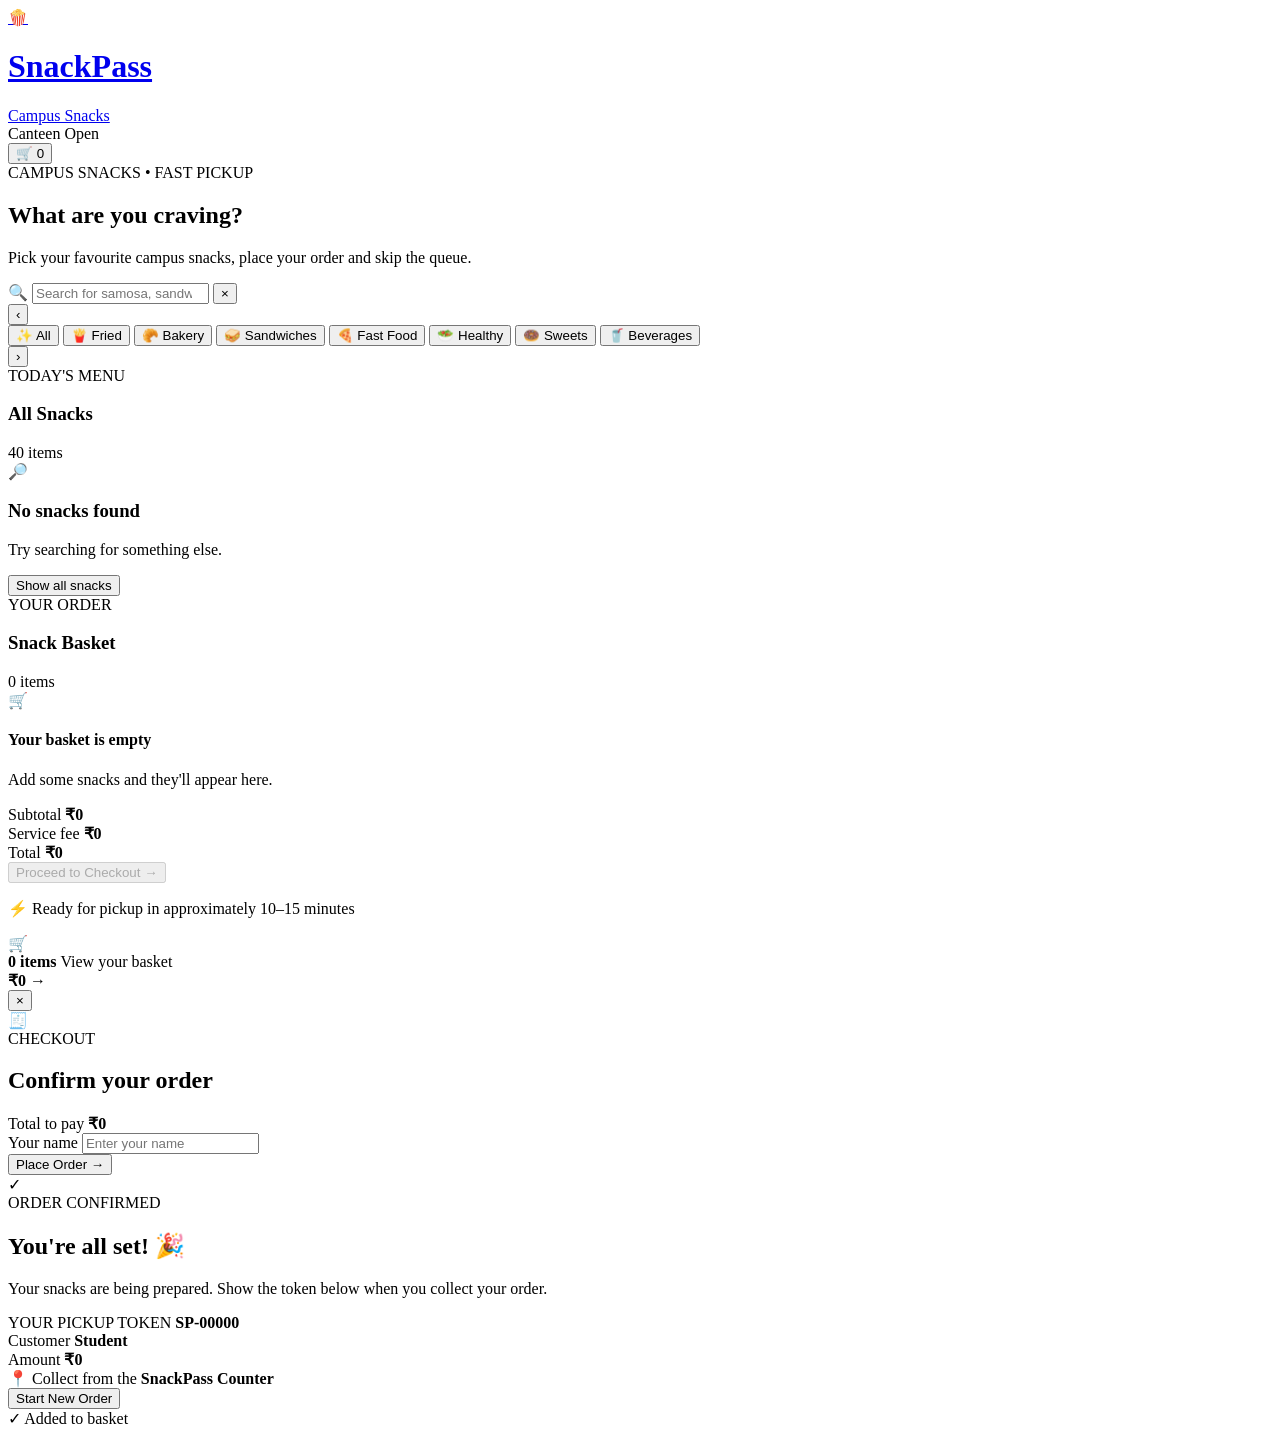
==== index.html @ 6d4dc18c "my second change" ====
<!DOCTYPE html>
<html lang="en">

<head>
    <meta charset="UTF-8">

    <meta
        name="viewport"
        content="width=device-width, initial-scale=1.0"
    >

    <meta
        name="description"
        content="SnackPass - Fast campus snack ordering"
    >

    <title>SnackPass — Campus Snacks</title>

    <link rel="stylesheet" href="style.css">
</head>

<body>

    <!-- ================= HEADER ================= -->

    <header class="header">

        <div class="header-inner">

            <a href="#" class="brand">

                <div class="brand-icon">
                    🍿
                </div>

                <div>
                    <h1>SnackPass</h1>
                    <span>Campus Snacks</span>
                </div>

            </a>


            <div class="canteen-status">

                <span class="status-dot"></span>

                <span>
                    Canteen Open
                </span>

            </div>


            <button
                class="mobile-cart-button"
                id="mobileCartButton"
                aria-label="Open cart"
            >

                🛒

                <span
                    id="mobileCartCount"
                    class="cart-badge"
                >
                    0
                </span>

            </button>

        </div>

    </header>


    <!-- ================= HERO ================= -->

    <section class="hero">

        <div class="hero-content">

            <span class="eyebrow">
                CAMPUS SNACKS • FAST PICKUP
            </span>

            <h2>
                What are you
                <span>craving?</span>
            </h2>

            <p>
                Pick your favourite campus snacks,
                place your order and skip the queue.
            </p>


            <!-- SEARCH -->

            <div class="search-box">

                <span class="search-icon">
                    🔍
                </span>

                <input
                    type="search"
                    id="searchInput"
                    placeholder="Search for samosa, sandwich, coffee..."
                    autocomplete="off"
                >

                <button
                    id="clearSearch"
                    class="clear-search"
                    aria-label="Clear search"
                >
                    ×
                </button>

            </div>

        </div>

    </section>


    <!-- ================= MAIN ================= -->

    <main class="main-container">


        <!-- ================= MENU AREA ================= -->

        <section class="menu-area">


            <!-- CATEGORY BAR -->

            <div class="category-wrapper">

                <button
                    class="category-scroll-btn left"
                    id="categoryLeft"
                >
                    ‹
                </button>


                <div
                    class="categories"
                    id="categories"
                >

                    <button
                        class="category-btn active"
                        data-category="All"
                    >
                        <span>✨</span>
                        All
                    </button>

                    <button
                        class="category-btn"
                        data-category="Fried Snacks"
                    >
                        <span>🍟</span>
                        Fried
                    </button>

                    <button
                        class="category-btn"
                        data-category="Bakery"
                    >
                        <span>🥐</span>
                        Bakery
                    </button>

                    <button
                        class="category-btn"
                        data-category="Sandwiches"
                    >
                        <span>🥪</span>
                        Sandwiches
                    </button>

                    <button
                        class="category-btn"
                        data-category="Fast Food"
                    >
                        <span>🍕</span>
                        Fast Food
                    </button>

                    <button
                        class="category-btn"
                        data-category="Healthy"
                    >
                        <span>🥗</span>
                        Healthy
                    </button>

                    <button
                        class="category-btn"
                        data-category="Sweets"
                    >
                        <span>🍩</span>
                        Sweets
                    </button>

                    <button
                        class="category-btn"
                        data-category="Beverages"
                    >
                        <span>🥤</span>
                        Beverages
                    </button>

                </div>


                <button
                    class="category-scroll-btn right"
                    id="categoryRight"
                >
                    ›
                </button>

            </div>


            <!-- RESULT INFORMATION -->

            <div class="menu-heading">

                <div>

                    <span class="section-label">
                        TODAY'S MENU
                    </span>

                    <h3 id="menuTitle">
                        All Snacks
                    </h3>

                </div>

                <span
                    id="resultCount"
                    class="result-count"
                >
                    40 items
                </span>

            </div>


            <!-- MENU GRID -->

            <div
                class="menu-grid"
                id="menuGrid"
            >
            </div>


            <!-- NO RESULTS -->

            <div
                class="no-results"
                id="noResults"
            >

                <div class="no-results-icon">
                    🔎
                </div>

                <h3>
                    No snacks found
                </h3>

                <p>
                    Try searching for something else.
                </p>

                <button
                    id="resetSearch"
                    class="reset-btn"
                >
                    Show all snacks
                </button>

            </div>

        </section>


        <!-- ================= DESKTOP CART ================= -->

        <aside class="cart-area">

            <div class="cart-card">


                <!-- CART HEADER -->

                <div class="cart-header">

                    <div>

                        <span class="section-label">
                            YOUR ORDER
                        </span>

                        <h3>
                            Snack Basket
                        </h3>

                    </div>

                    <span
                        id="cartItemCount"
                        class="cart-item-count"
                    >
                        0 items
                    </span>

                </div>


                <!-- CART CONTENT -->

                <div
                    id="cartItems"
                    class="cart-items"
                >

                    <div class="empty-cart">

                        <div class="empty-cart-icon">
                            🛒
                        </div>

                        <h4>
                            Your basket is empty
                        </h4>

                        <p>
                            Add some snacks and
                            they'll appear here.
                        </p>

                    </div>

                </div>


                <!-- CART SUMMARY -->

                <div class="cart-summary">

                    <div class="summary-row">

                        <span>
                            Subtotal
                        </span>

                        <strong id="subtotal">
                            ₹0
                        </strong>

                    </div>


                    <div class="summary-row">

                        <span>
                            Service fee
                        </span>

                        <strong id="serviceFee">
                            ₹0
                        </strong>

                    </div>


                    <div class="summary-divider"></div>


                    <div class="summary-total">

                        <span>
                            Total
                        </span>

                        <strong id="total">
                            ₹0
                        </strong>

                    </div>

                </div>


                <!-- CHECKOUT -->

                <button
                    id="checkoutButton"
                    class="checkout-btn"
                    disabled
                >

                    <span>
                        Proceed to Checkout
                    </span>

                    <span>
                        →
                    </span>

                </button>


                <p class="pickup-note">
                    ⚡ Ready for pickup in approximately
                    10–15 minutes
                </p>

            </div>

        </aside>

    </main>


    <!-- ================= MOBILE CART BAR ================= -->

    <div
        class="mobile-cart-bar"
        id="mobileCartBar"
    >

        <div class="mobile-cart-info">

            <div class="mobile-cart-icon">
                🛒
            </div>

            <div>

                <strong id="mobileBarItems">
                    0 items
                </strong>

                <span>
                    View your basket
                </span>

            </div>

        </div>


        <strong id="mobileBarTotal">
            ₹0
        </strong>

        <span class="mobile-cart-arrow">
            →
        </span>

    </div>


    <!-- ================= CHECKOUT MODAL ================= -->

    <div
        class="modal"
        id="checkoutModal"
    >

        <div class="modal-overlay"></div>


        <div class="checkout-modal">

            <button
                class="modal-close"
                id="closeCheckout"
                aria-label="Close checkout"
            >
                ×
            </button>


            <div class="modal-header">

                <div class="modal-icon">
                    🧾
                </div>

                <div>

                    <span class="section-label">
                        CHECKOUT
                    </span>

                    <h2>
                        Confirm your order
                    </h2>

                </div>

            </div>


            <!-- CHECKOUT ITEMS -->

            <div
                id="checkoutItems"
                class="checkout-items"
            >
            </div>


            <!-- CHECKOUT TOTAL -->

            <div class="checkout-total">

                <span>
                    Total to pay
                </span>

                <strong id="checkoutTotal">
                    ₹0
                </strong>

            </div>


            <!-- STUDENT NAME -->

            <div class="input-group">

                <label for="studentName">
                    Your name
                </label>

                <input
                    type="text"
                    id="studentName"
                    placeholder="Enter your name"
                    maxlength="40"
                >

            </div>


            <button
                id="placeOrderButton"
                class="place-order-btn"
            >

                Place Order
                <span>→</span>

            </button>

        </div>

    </div>


    <!-- ================= SUCCESS MODAL ================= -->

    <div
        class="modal"
        id="successModal"
    >

        <div class="modal-overlay"></div>


        <div class="success-modal">

            <div class="success-animation">

                <div class="success-circle">
                    ✓
                </div>

            </div>


            <span class="section-label">
                ORDER CONFIRMED
            </span>


            <h2>
                You're all set! 🎉
            </h2>


            <p class="success-description">
                Your snacks are being prepared.
                Show the token below when you
                collect your order.
            </p>


            <div class="token-card">

                <span>
                    YOUR PICKUP TOKEN
                </span>

                <strong id="orderToken">
                    SP-00000
                </strong>

            </div>


            <div class="success-details">

                <div>
                    <span>
                        Customer
                    </span>

                    <strong id="customerName">
                        Student
                    </strong>
                </div>


                <div>
                    <span>
                        Amount
                    </span>

                    <strong id="successAmount">
                        ₹0
                    </strong>
                </div>

            </div>


            <div class="pickup-location">

                📍
                <span>
                    Collect from the
                    <strong>SnackPass Counter</strong>
                </span>

            </div>


            <button
                id="newOrderButton"
                class="new-order-btn"
            >
                Start New Order
            </button>

        </div>

    </div>


    <!-- ================= TOAST ================= -->

    <div
        class="toast"
        id="toast"
    >

        <span id="toastIcon">
            ✓
        </span>

        <span id="toastMessage">
            Added to basket
        </span>

    </div>


    <script src="script.js"></script>

</body>

</html>
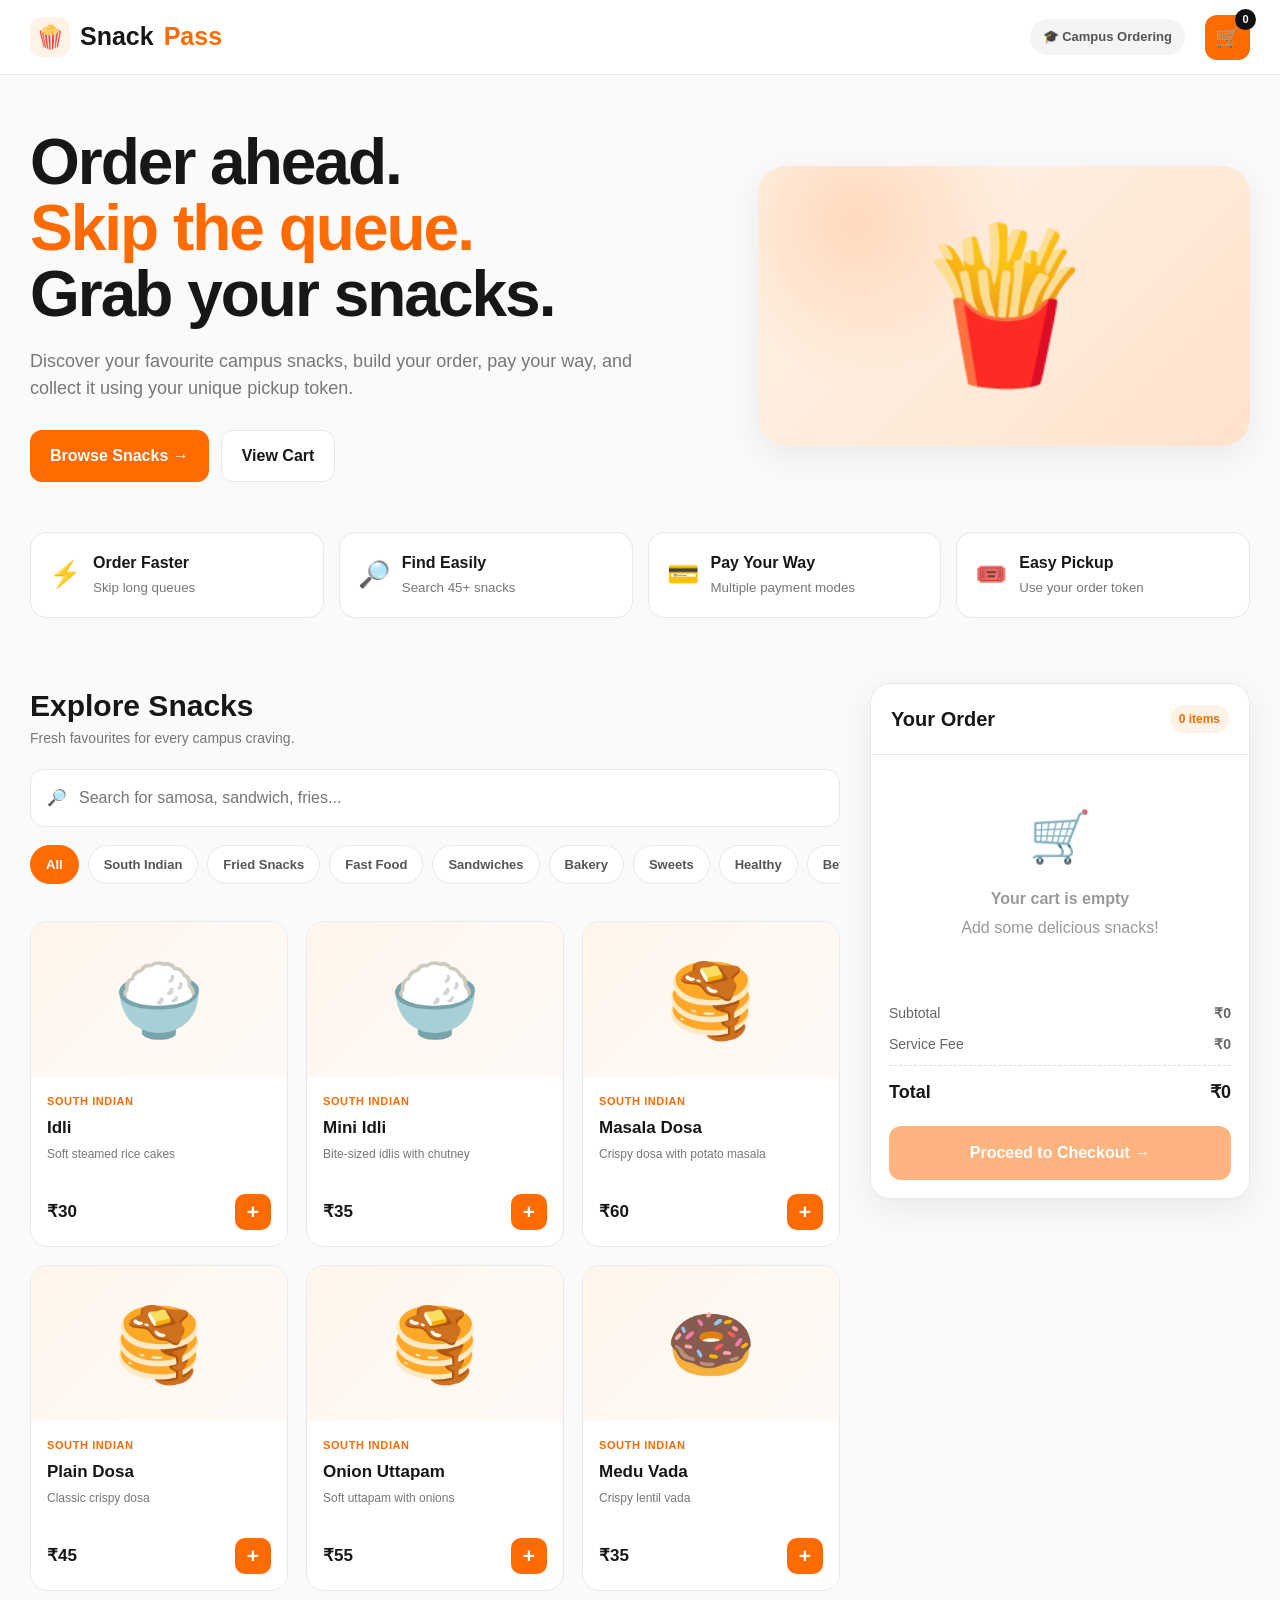
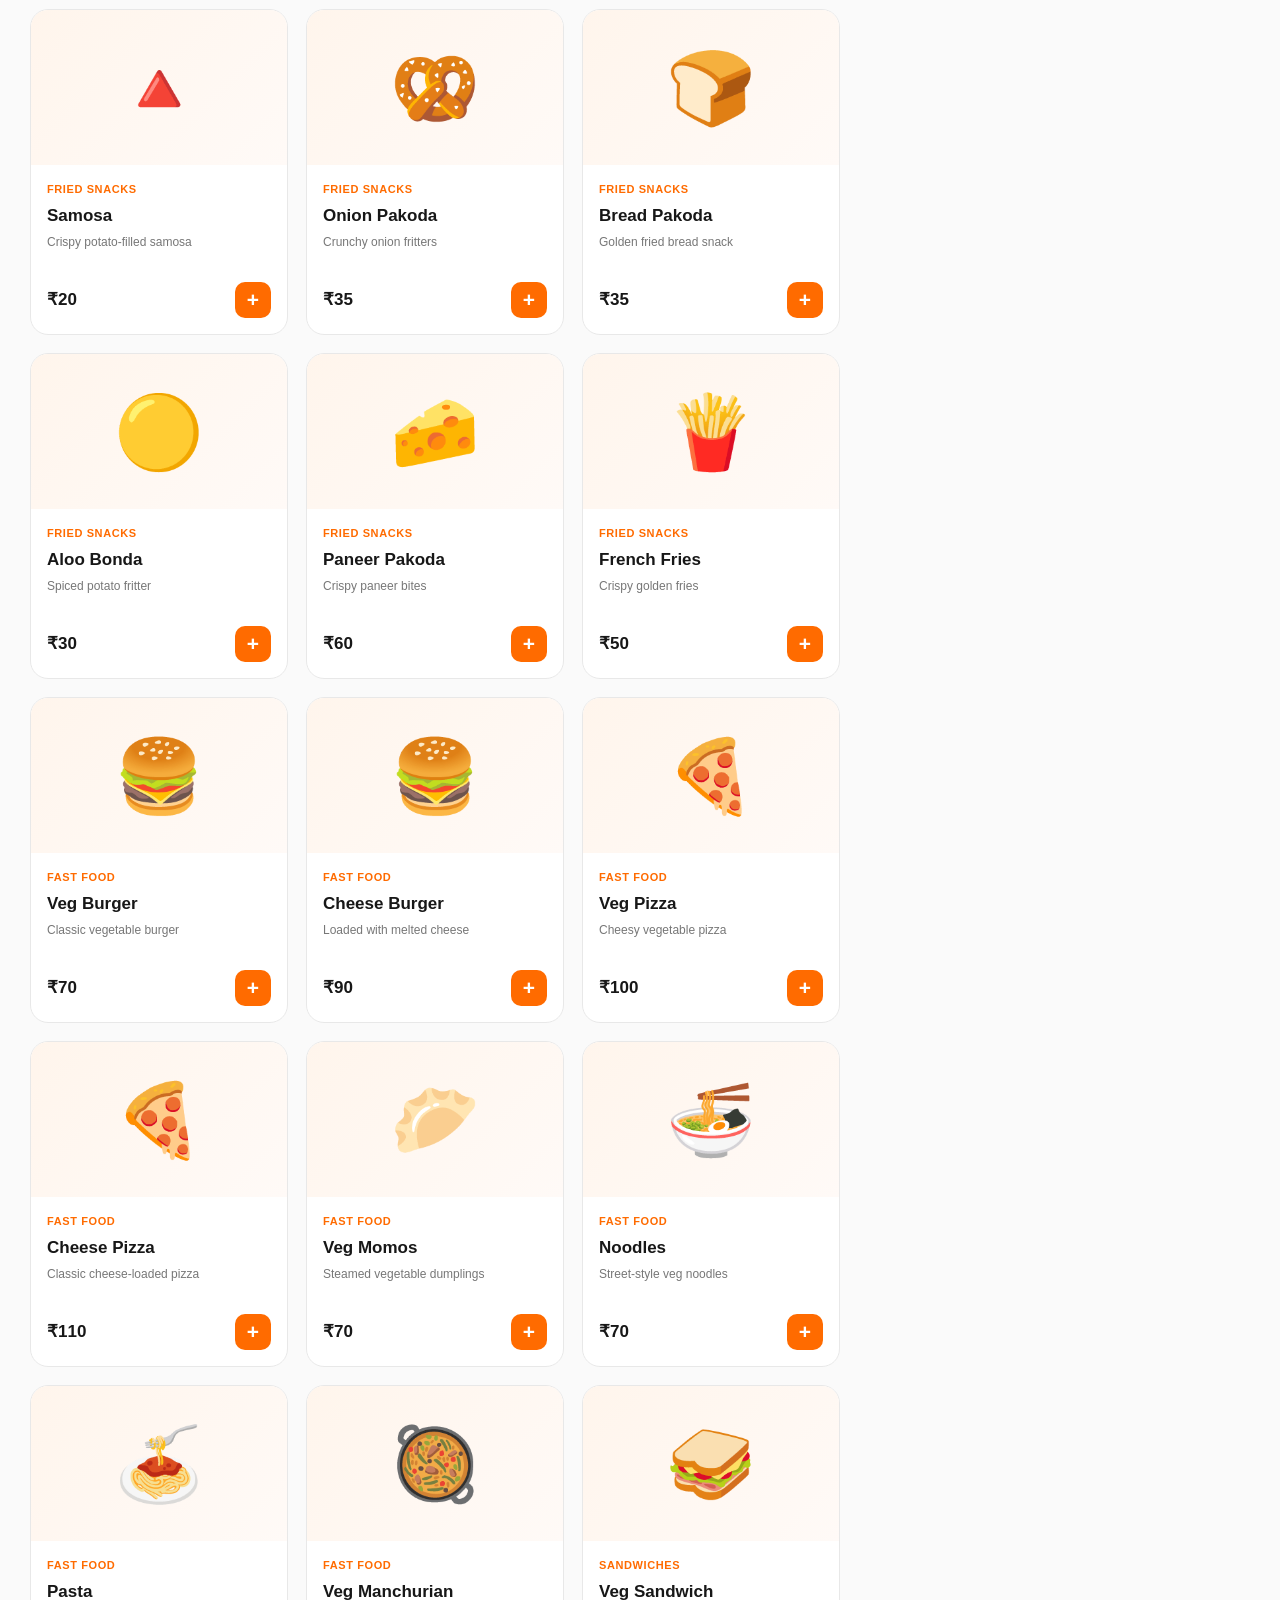
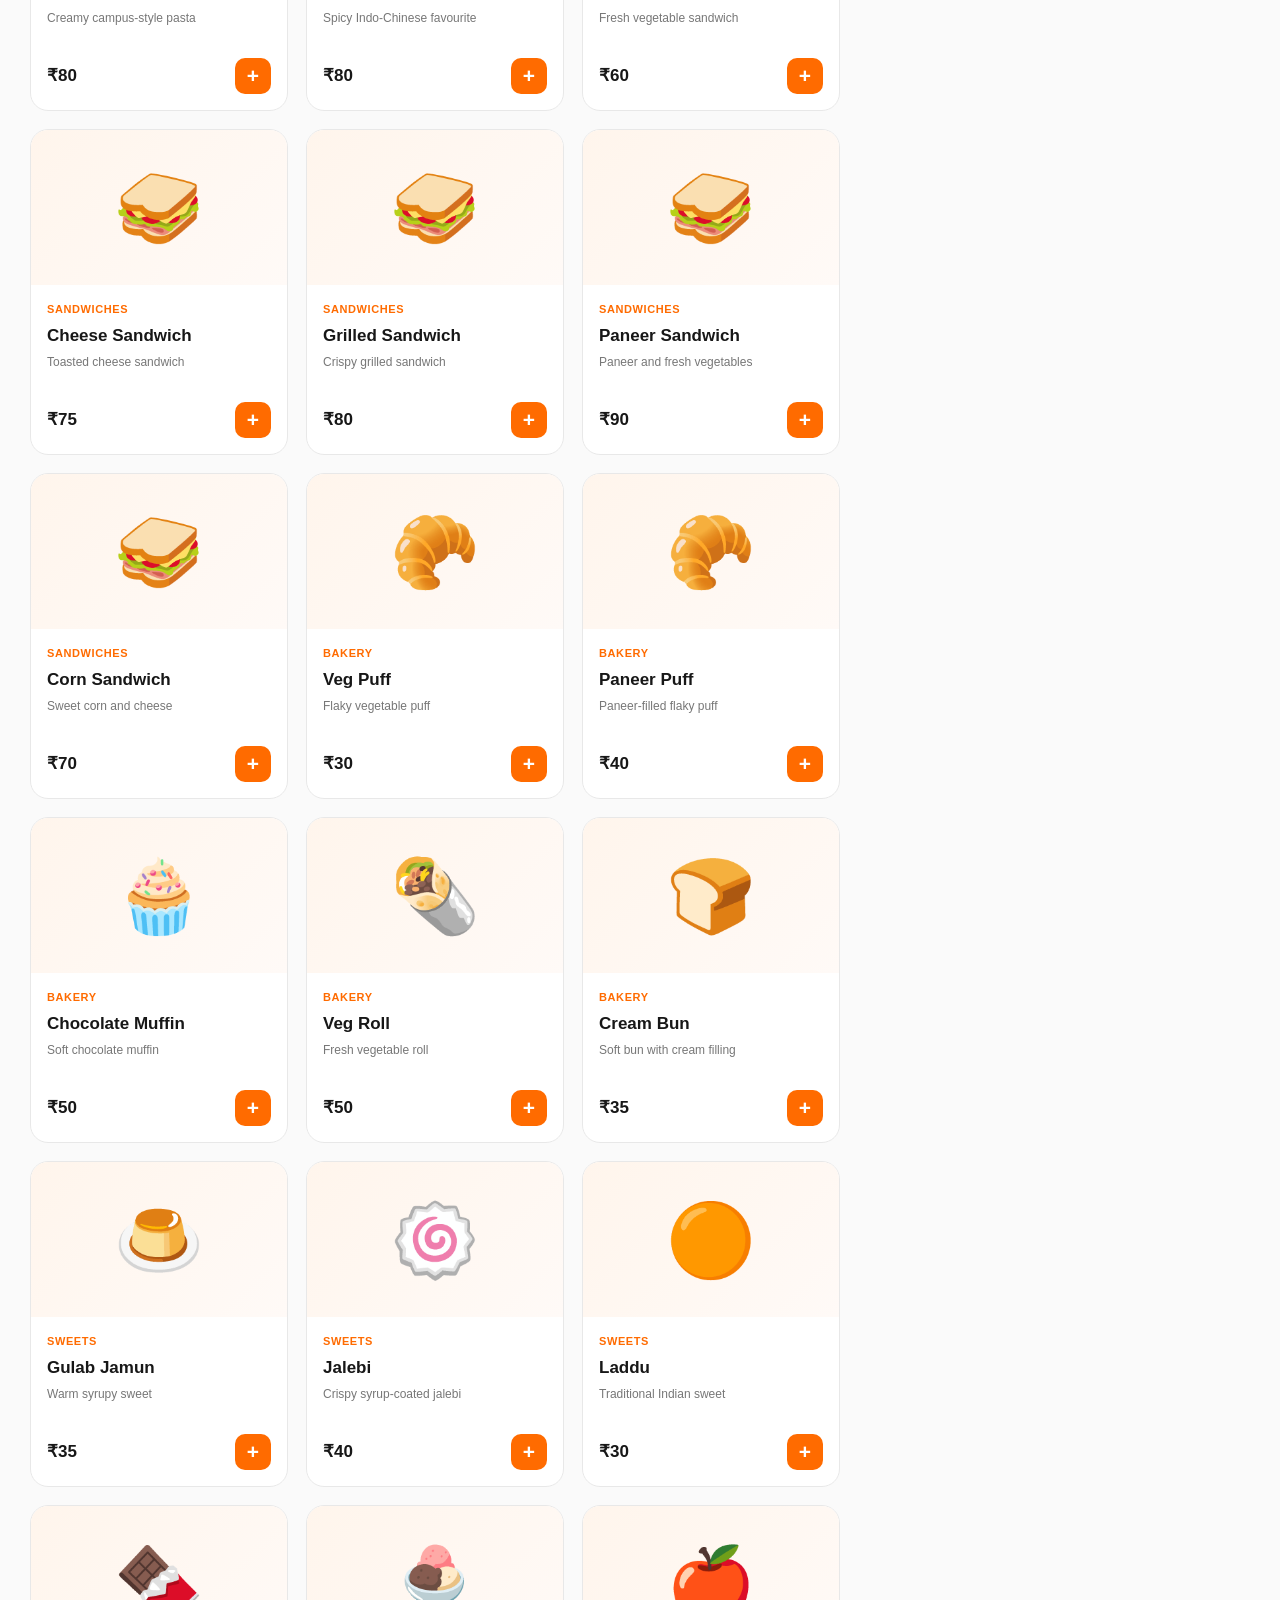
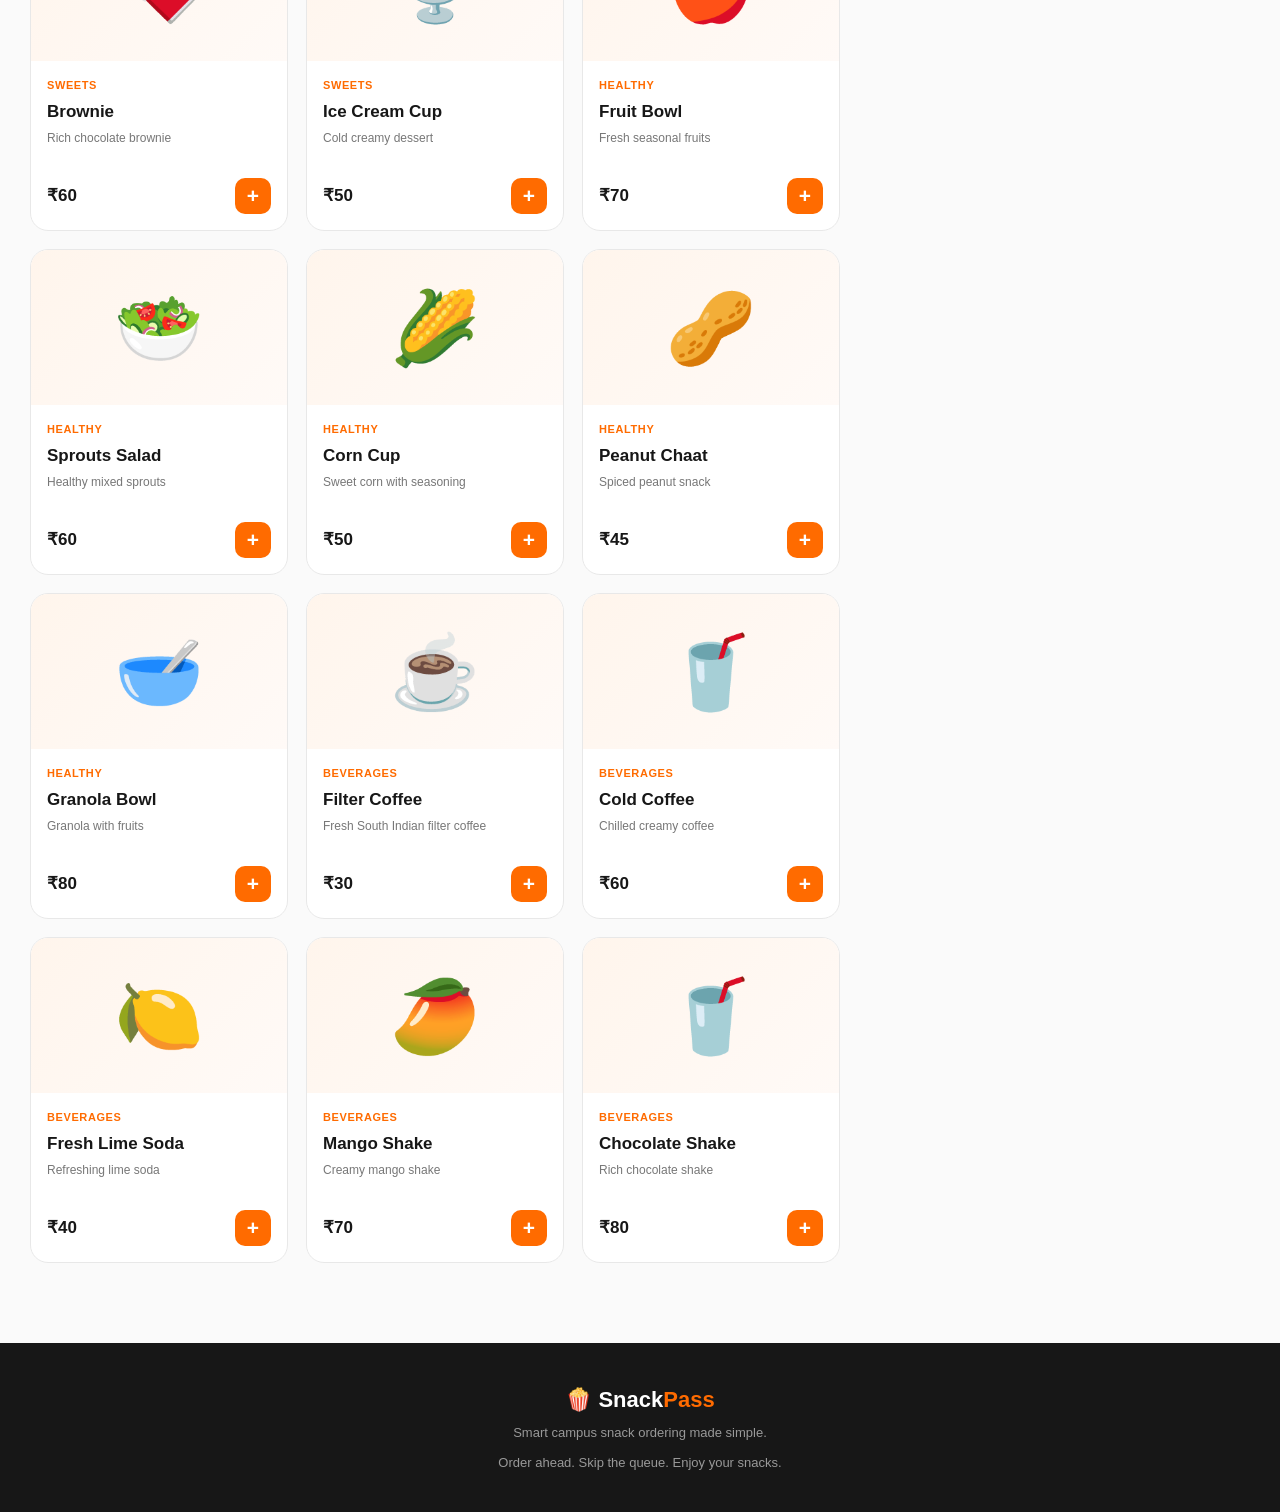
==== commit 0f7e7d0a: "adding payment mode for users" ====
--- a/index.html
+++ b/index.html
@@ -1,569 +1,1811 @@
 <!DOCTYPE html>
 <html lang="en">
-
 <head>
     <meta charset="UTF-8">
-
-    <meta
-        name="viewport"
-        content="width=device-width, initial-scale=1.0"
-    >
-
-    <meta
-        name="description"
-        content="SnackPass - Fast campus snack ordering"
-    >
-
-    <title>SnackPass — Campus Snacks</title>
-
-    <link rel="stylesheet" href="style.css">
+    <meta name="viewport" content="width=device-width, initial-scale=1.0">
+
+    <title>SnackPass | Smart Campus Snack Ordering</title>
+
+    <style>
+        /* =========================
+           RESET & GLOBAL
+        ========================== */
+
+        * {
+            margin: 0;
+            padding: 0;
+            box-sizing: border-box;
+        }
+
+        :root {
+            --primary: #ff6b00;
+            --primary-dark: #e85d00;
+            --primary-light: #fff3e8;
+
+            --dark: #171717;
+            --text: #303030;
+            --muted: #777;
+
+            --bg: #fafafa;
+            --white: #ffffff;
+            --border: #e8e8e8;
+
+            --success: #20a464;
+
+            --shadow: 0 10px 35px rgba(0,0,0,0.07);
+        }
+
+        html {
+            scroll-behavior: smooth;
+        }
+
+        body {
+            font-family: Inter, Arial, Helvetica, sans-serif;
+            background: var(--bg);
+            color: var(--text);
+            line-height: 1.5;
+        }
+
+        button,
+        input {
+            font: inherit;
+        }
+
+        button {
+            cursor: pointer;
+        }
+
+        /* =========================
+           HEADER
+        ========================== */
+
+        header {
+            position: sticky;
+            top: 0;
+            z-index: 1000;
+
+            background: rgba(255,255,255,0.94);
+            backdrop-filter: blur(12px);
+
+            border-bottom: 1px solid var(--border);
+        }
+
+        .nav {
+            max-width: 1400px;
+            margin: auto;
+
+            min-height: 74px;
+            padding: 0 30px;
+
+            display: flex;
+            align-items: center;
+            justify-content: space-between;
+            gap: 25px;
+        }
+
+        .logo {
+            display: flex;
+            align-items: center;
+            gap: 10px;
+
+            font-size: 25px;
+            font-weight: 800;
+            color: var(--dark);
+        }
+
+        .logo-icon {
+            width: 40px;
+            height: 40px;
+
+            display: grid;
+            place-items: center;
+
+            border-radius: 12px;
+            background: var(--primary-light);
+
+            font-size: 23px;
+        }
+
+        .logo span {
+            color: var(--primary);
+        }
+
+        .nav-info {
+            display: flex;
+            align-items: center;
+            gap: 20px;
+        }
+
+        .campus-badge {
+            padding: 8px 13px;
+            border-radius: 30px;
+
+            background: #f4f4f4;
+            color: #555;
+
+            font-size: 13px;
+            font-weight: 600;
+        }
+
+        .nav-cart {
+            position: relative;
+
+            width: 45px;
+            height: 45px;
+
+            border: 0;
+            border-radius: 12px;
+
+            background: var(--primary);
+            color: white;
+
+            font-size: 20px;
+        }
+
+        .nav-cart-count {
+            position: absolute;
+            top: -6px;
+            right: -6px;
+
+            width: 21px;
+            height: 21px;
+
+            display: grid;
+            place-items: center;
+
+            border-radius: 50%;
+
+            background: #111;
+            color: white;
+
+            font-size: 11px;
+            font-weight: bold;
+        }
+
+        /* =========================
+           HERO
+        ========================== */
+
+        .hero {
+            max-width: 1400px;
+            margin: auto;
+            padding: 55px 30px 35px;
+
+            display: grid;
+            grid-template-columns: 1.4fr 1fr;
+            gap: 40px;
+            align-items: center;
+        }
+
+        .hero-content h1 {
+            font-size: clamp(38px, 5vw, 68px);
+            line-height: 1.03;
+            letter-spacing: -2px;
+            color: var(--dark);
+            margin-bottom: 20px;
+        }
+
+        .hero-content h1 span {
+            color: var(--primary);
+        }
+
+        .hero-content p {
+            max-width: 650px;
+            color: var(--muted);
+            font-size: 18px;
+            margin-bottom: 28px;
+        }
+
+        .hero-buttons {
+            display: flex;
+            gap: 12px;
+            flex-wrap: wrap;
+        }
+
+        .primary-btn,
+        .secondary-btn {
+            border: none;
+            padding: 13px 20px;
+            border-radius: 12px;
+
+            font-weight: 700;
+
+            transition: 0.25s ease;
+        }
+
+        .primary-btn {
+            background: var(--primary);
+            color: white;
+        }
+
+        .primary-btn:hover {
+            background: var(--primary-dark);
+            transform: translateY(-2px);
+        }
+
+        .secondary-btn {
+            background: white;
+            border: 1px solid var(--border);
+            color: var(--dark);
+        }
+
+        .secondary-btn:hover {
+            border-color: var(--primary);
+            color: var(--primary);
+        }
+
+        .hero-card {
+            min-height: 280px;
+
+            border-radius: 28px;
+
+            background:
+                radial-gradient(circle at 20% 20%, #ffd9bd, transparent 35%),
+                linear-gradient(135deg, #fff4e9, #ffe2cc);
+
+            display: flex;
+            align-items: center;
+            justify-content: center;
+
+            font-size: 150px;
+
+            box-shadow: var(--shadow);
+        }
+
+        /* =========================
+           FEATURES
+        ========================== */
+
+        .features {
+            max-width: 1400px;
+            margin: auto;
+            padding: 15px 30px 35px;
+
+            display: grid;
+            grid-template-columns: repeat(4, 1fr);
+            gap: 15px;
+        }
+
+        .feature {
+            background: white;
+            border: 1px solid var(--border);
+            border-radius: 16px;
+            padding: 18px;
+
+            display: flex;
+            gap: 12px;
+            align-items: center;
+        }
+
+        .feature-icon {
+            font-size: 26px;
+        }
+
+        .feature strong {
+            display: block;
+            color: var(--dark);
+        }
+
+        .feature small {
+            color: var(--muted);
+        }
+
+        /* =========================
+           MAIN LAYOUT
+        ========================== */
+
+        .main {
+            max-width: 1400px;
+            margin: auto;
+
+            padding: 30px;
+
+            display: grid;
+            grid-template-columns: minmax(0, 1fr) 380px;
+            gap: 30px;
+            align-items: start;
+        }
+
+        .menu-section {
+            min-width: 0;
+        }
+
+        .section-heading {
+            display: flex;
+            justify-content: space-between;
+            align-items: end;
+            gap: 15px;
+            margin-bottom: 20px;
+        }
+
+        .section-heading h2 {
+            font-size: 30px;
+            color: var(--dark);
+        }
+
+        .section-heading p {
+            color: var(--muted);
+            font-size: 14px;
+        }
+
+        /* =========================
+           SEARCH
+        ========================== */
+
+        .search-box {
+            position: relative;
+            margin-bottom: 18px;
+        }
+
+        .search-box input {
+            width: 100%;
+
+            padding: 16px 18px 16px 48px;
+
+            border: 1px solid var(--border);
+            border-radius: 14px;
+
+            background: white;
+            outline: none;
+
+            transition: 0.2s;
+        }
+
+        .search-box input:focus {
+            border-color: var(--primary);
+            box-shadow: 0 0 0 4px rgba(255,107,0,0.08);
+        }
+
+        .search-icon {
+            position: absolute;
+            left: 17px;
+            top: 50%;
+            transform: translateY(-50%);
+
+            color: #999;
+        }
+
+        /* =========================
+           CATEGORIES
+        ========================== */
+
+        .categories {
+            display: flex;
+            gap: 9px;
+            overflow-x: auto;
+            padding-bottom: 12px;
+            margin-bottom: 25px;
+
+            scrollbar-width: none;
+        }
+
+        .categories::-webkit-scrollbar {
+            display: none;
+        }
+
+        .category-btn {
+            flex-shrink: 0;
+
+            border: 1px solid var(--border);
+            background: white;
+
+            padding: 9px 15px;
+
+            border-radius: 30px;
+
+            font-size: 13px;
+            font-weight: 600;
+
+            color: #555;
+
+            transition: 0.2s;
+        }
+
+        .category-btn:hover {
+            border-color: var(--primary);
+            color: var(--primary);
+        }
+
+        .category-btn.active {
+            background: var(--primary);
+            border-color: var(--primary);
+            color: white;
+        }
+
+        /* =========================
+           PRODUCT GRID
+        ========================== */
+
+        .product-grid {
+            display: grid;
+            grid-template-columns: repeat(3, minmax(0, 1fr));
+            gap: 18px;
+        }
+
+        .product {
+            background: white;
+
+            border: 1px solid var(--border);
+            border-radius: 18px;
+
+            overflow: hidden;
+
+            transition: 0.25s ease;
+
+            animation: fadeUp 0.4s ease both;
+        }
+
+        .product:hover {
+            transform: translateY(-4px);
+            box-shadow: var(--shadow);
+        }
+
+        .product-image {
+            height: 155px;
+
+            display: grid;
+            place-items: center;
+
+            background: linear-gradient(135deg, #fff5ec, #fffaf7);
+
+            font-size: 72px;
+        }
+
+        .product-body {
+            padding: 16px;
+        }
+
+        .product-category {
+            color: var(--primary);
+            font-size: 11px;
+            font-weight: 800;
+
+            text-transform: uppercase;
+            letter-spacing: 0.6px;
+        }
+
+        .product-name {
+            margin: 5px 0;
+
+            color: var(--dark);
+            font-size: 17px;
+            font-weight: 750;
+        }
+
+        .product-description {
+            color: var(--muted);
+            font-size: 12px;
+
+            min-height: 36px;
+        }
+
+        .product-bottom {
+            display: flex;
+            justify-content: space-between;
+            align-items: center;
+
+            margin-top: 13px;
+        }
+
+        .price {
+            color: var(--dark);
+            font-size: 17px;
+            font-weight: 800;
+        }
+
+        .add-btn {
+            border: none;
+
+            width: 36px;
+            height: 36px;
+
+            border-radius: 10px;
+
+            background: var(--primary);
+            color: white;
+
+            font-size: 21px;
+            font-weight: 600;
+
+            transition: 0.2s;
+        }
+
+        .add-btn:hover {
+            transform: scale(1.08);
+            background: var(--primary-dark);
+        }
+
+        /* =========================
+           CART
+        ========================== */
+
+        .cart {
+            position: sticky;
+            top: 94px;
+
+            background: white;
+
+            border: 1px solid var(--border);
+            border-radius: 20px;
+
+            box-shadow: var(--shadow);
+
+            overflow: hidden;
+        }
+
+        .cart-header {
+            padding: 20px;
+
+            display: flex;
+            justify-content: space-between;
+            align-items: center;
+
+            border-bottom: 1px solid var(--border);
+        }
+
+        .cart-header h3 {
+            color: var(--dark);
+            font-size: 20px;
+        }
+
+        .cart-count-label {
+            background: var(--primary-light);
+            color: var(--primary);
+
+            padding: 5px 9px;
+
+            border-radius: 20px;
+
+            font-size: 12px;
+            font-weight: 800;
+        }
+
+        .cart-items {
+            max-height: 430px;
+            overflow-y: auto;
+        }
+
+        .empty-cart {
+            padding: 45px 20px;
+            text-align: center;
+            color: #999;
+        }
+
+        .empty-cart-icon {
+            font-size: 50px;
+            margin-bottom: 12px;
+        }
+
+        .cart-item {
+            padding: 15px 18px;
+
+            display: grid;
+            grid-template-columns: 45px 1fr auto;
+            gap: 10px;
+
+            border-bottom: 1px solid #f0f0f0;
+        }
+
+        .cart-item-icon {
+            width: 45px;
+            height: 45px;
+
+            display: grid;
+            place-items: center;
+
+            border-radius: 10px;
+
+            background: var(--primary-light);
+
+            font-size: 25px;
+        }
+
+        .cart-item-name {
+            font-size: 13px;
+            font-weight: 750;
+            color: var(--dark);
+        }
+
+        .cart-item-price {
+            font-size: 12px;
+            color: var(--muted);
+        }
+
+        .quantity-controls {
+            display: flex;
+            align-items: center;
+            gap: 7px;
+
+            margin-top: 7px;
+        }
+
+        .quantity-controls button {
+            width: 25px;
+            height: 25px;
+
+            border: 1px solid var(--border);
+            border-radius: 7px;
+
+            background: white;
+
+            font-weight: 800;
+        }
+
+        .quantity-controls button:hover {
+            border-color: var(--primary);
+            color: var(--primary);
+        }
+
+        .quantity {
+            min-width: 15px;
+            text-align: center;
+
+            font-size: 12px;
+            font-weight: 800;
+        }
+
+        .remove-btn {
+            border: none;
+            background: transparent;
+
+            color: #aaa;
+
+            font-size: 14px;
+        }
+
+        .remove-btn:hover {
+            color: #e33;
+        }
+
+        /* =========================
+           CART TOTAL
+        ========================== */
+
+        .cart-summary {
+            padding: 18px;
+        }
+
+        .summary-row {
+            display: flex;
+            justify-content: space-between;
+
+            margin-bottom: 10px;
+
+            font-size: 14px;
+            color: #666;
+        }
+
+        .summary-row.total {
+            padding-top: 13px;
+            margin-top: 10px;
+
+            border-top: 1px dashed #ddd;
+
+            color: var(--dark);
+
+            font-size: 18px;
+            font-weight: 800;
+        }
+
+        .checkout-btn {
+            width: 100%;
+
+            border: none;
+
+            padding: 15px;
+
+            border-radius: 12px;
+
+            background: var(--primary);
+            color: white;
+
+            font-weight: 800;
+
+            margin-top: 10px;
+
+            transition: 0.2s;
+        }
+
+        .checkout-btn:hover {
+            background: var(--primary-dark);
+            transform: translateY(-2px);
+        }
+
+        .checkout-btn:disabled {
+            opacity: 0.5;
+            cursor: not-allowed;
+            transform: none;
+        }
+
+        /* =========================
+           MOBILE CART BAR
+        ========================== */
+
+        .mobile-cart-bar {
+            display: none;
+
+            position: fixed;
+            left: 15px;
+            right: 15px;
+            bottom: 15px;
+
+            z-index: 900;
+
+            padding: 10px 13px;
+
+            background: #171717;
+            color: white;
+
+            border-radius: 15px;
+
+            box-shadow: 0 15px 40px rgba(0,0,0,0.25);
+        }
+
+        .mobile-cart-inner {
+            display: flex;
+            align-items: center;
+            justify-content: space-between;
+            gap: 12px;
+        }
+
+        .mobile-cart-info strong {
+            display: block;
+            font-size: 14px;
+        }
+
+        .mobile-cart-info small {
+            color: #bbb;
+        }
+
+        .mobile-cart-button {
+            border: none;
+            background: var(--primary);
+            color: white;
+
+            padding: 10px 15px;
+            border-radius: 10px;
+
+            font-weight: 750;
+        }
+
+        /* =========================
+           CHECKOUT MODAL
+        ========================== */
+
+        .modal-overlay {
+            position: fixed;
+            inset: 0;
+
+            z-index: 2000;
+
+            background: rgba(0,0,0,0.58);
+
+            display: none;
+            align-items: center;
+            justify-content: center;
+
+            padding: 20px;
+
+            animation: fadeIn 0.2s ease;
+        }
+
+        .modal-overlay.active {
+            display: flex;
+        }
+
+        .checkout-modal {
+            width: min(600px, 100%);
+            max-height: 90vh;
+
+            overflow-y: auto;
+
+            background: white;
+
+            border-radius: 22px;
+
+            box-shadow: 0 25px 80px rgba(0,0,0,0.25);
+
+            animation: modalIn 0.3s ease;
+        }
+
+        .modal-header {
+            padding: 22px;
+
+            display: flex;
+            justify-content: space-between;
+            align-items: center;
+
+            border-bottom: 1px solid var(--border);
+        }
+
+        .modal-header h2 {
+            color: var(--dark);
+        }
+
+        .close-modal {
+            border: none;
+            background: #f4f4f4;
+
+            width: 35px;
+            height: 35px;
+
+            border-radius: 10px;
+
+            font-size: 18px;
+        }
+
+        .checkout-content {
+            padding: 22px;
+        }
+
+        .form-group {
+            margin-bottom: 18px;
+        }
+
+        .form-group label {
+            display: block;
+
+            margin-bottom: 7px;
+
+            font-size: 13px;
+            font-weight: 750;
+            color: var(--dark);
+        }
+
+        .form-group input {
+            width: 100%;
+
+            padding: 13px 14px;
+
+            border: 1px solid var(--border);
+            border-radius: 11px;
+
+            outline: none;
+        }
+
+        .form-group input:focus {
+            border-color: var(--primary);
+        }
+
+        /* =========================
+           PAYMENT
+        ========================== */
+
+        .payment-title {
+            margin: 22px 0 12px;
+
+            color: var(--dark);
+            font-size: 17px;
+        }
+
+        .payment-option {
+            display: flex;
+            align-items: center;
+            gap: 13px;
+
+            padding: 14px;
+
+            margin-bottom: 9px;
+
+            border: 1px solid var(--border);
+            border-radius: 12px;
+
+            cursor: pointer;
+
+            transition: 0.2s;
+        }
+
+        .payment-option:hover {
+            border-color: var(--primary);
+            background: var(--primary-light);
+        }
+
+        .payment-option.selected {
+            border-color: var(--primary);
+            background: var(--primary-light);
+        }
+
+        .payment-option input {
+            accent-color: var(--primary);
+        }
+
+        .payment-icon {
+            width: 38px;
+            height: 38px;
+
+            display: grid;
+            place-items: center;
+
+            background: white;
+
+            border-radius: 9px;
+
+            font-size: 20px;
+        }
+
+        .payment-details strong {
+            display: block;
+            font-size: 14px;
+        }
+
+        .payment-details small {
+            color: var(--muted);
+            font-size: 11px;
+        }
+
+        .modal-total {
+            margin-top: 20px;
+            padding: 15px;
+
+            background: #f8f8f8;
+
+            border-radius: 12px;
+
+            display: flex;
+            justify-content: space-between;
+
+            font-weight: 800;
+        }
+
+        .confirm-btn {
+            width: 100%;
+
+            margin-top: 15px;
+
+            border: none;
+
+            padding: 15px;
+
+            border-radius: 12px;
+
+            background: var(--primary);
+            color: white;
+
+            font-weight: 800;
+        }
+
+        /* =========================
+           SUCCESS
+        ========================== */
+
+        .success-screen {
+            padding: 35px 25px;
+            text-align: center;
+        }
+
+        .success-icon {
+            width: 75px;
+            height: 75px;
+
+            display: grid;
+            place-items: center;
+
+            margin: 0 auto 18px;
+
+            border-radius: 50%;
+
+            background: #e8f8ef;
+            color: var(--success);
+
+            font-size: 40px;
+
+            animation: pop 0.5s ease;
+        }
+
+        .success-screen h2 {
+            color: var(--dark);
+            margin-bottom: 8px;
+        }
+
+        .success-screen p {
+            color: var(--muted);
+        }
+
+        .token-box {
+            margin: 22px 0;
+            padding: 18px;
+
+            border: 2px dashed var(--primary);
+
+            border-radius: 15px;
+
+            background: var(--primary-light);
+        }
+
+        .token-label {
+            display: block;
+
+            color: var(--muted);
+            font-size: 12px;
+
+            margin-bottom: 5px;
+        }
+
+        .token {
+            color: var(--primary);
+
+            font-size: 31px;
+            letter-spacing: 2px;
+
+            font-weight: 900;
+        }
+
+        .pickup-note {
+            padding: 13px;
+
+            background: #f5f5f5;
+            border-radius: 10px;
+
+            font-size: 13px;
+            color: #555;
+        }
+
+        /* =========================
+           FOOTER
+        ========================== */
+
+        footer {
+            margin-top: 50px;
+
+            padding: 40px 30px;
+
+            background: #171717;
+            color: white;
+
+            text-align: center;
+        }
+
+        footer h3 {
+            font-size: 22px;
+            margin-bottom: 7px;
+        }
+
+        footer span {
+            color: var(--primary);
+        }
+
+        footer p {
+            color: #999;
+            font-size: 13px;
+        }
+
+        /* =========================
+           ANIMATIONS
+        ========================== */
+
+        @keyframes fadeUp {
+            from {
+                opacity: 0;
+                transform: translateY(10px);
+            }
+
+            to {
+                opacity: 1;
+                transform: translateY(0);
+            }
+        }
+
+        @keyframes fadeIn {
+            from {
+                opacity: 0;
+            }
+
+            to {
+                opacity: 1;
+            }
+        }
+
+        @keyframes modalIn {
+            from {
+                opacity: 0;
+                transform: translateY(20px) scale(0.97);
+            }
+
+            to {
+                opacity: 1;
+                transform: translateY(0) scale(1);
+            }
+        }
+
+        @keyframes pop {
+            0% {
+                transform: scale(0.5);
+            }
+
+            70% {
+                transform: scale(1.1);
+            }
+
+            100% {
+                transform: scale(1);
+            }
+        }
+
+        /* =========================
+           RESPONSIVE
+        ========================== */
+
+        @media (max-width: 1100px) {
+
+            .product-grid {
+                grid-template-columns: repeat(2, 1fr);
+            }
+
+            .features {
+                grid-template-columns: repeat(2, 1fr);
+            }
+
+            .hero {
+                grid-template-columns: 1fr 0.8fr;
+            }
+        }
+
+        @media (max-width: 850px) {
+
+            .nav {
+                padding: 0 18px;
+            }
+
+            .campus-badge {
+                display: none;
+            }
+
+            .hero {
+                grid-template-columns: 1fr;
+                padding: 40px 18px 25px;
+            }
+
+            .hero-card {
+                min-height: 180px;
+                font-size: 100px;
+            }
+
+            .features {
+                padding: 10px 18px 25px;
+            }
+
+            .main {
+                display: block;
+                padding: 25px 18px 100px;
+            }
+
+            .cart {
+                display: none;
+            }
+
+            .mobile-cart-bar {
+                display: block;
+            }
+        }
+
+        @media (max-width: 600px) {
+
+            .logo {
+                font-size: 21px;
+            }
+
+            .logo-icon {
+                width: 35px;
+                height: 35px;
+            }
+
+            .hero-content h1 {
+                font-size: 42px;
+                letter-spacing: -1.5px;
+            }
+
+            .hero-content p {
+                font-size: 15px;
+            }
+
+            .features {
+                grid-template-columns: 1fr;
+            }
+
+            .product-grid {
+                grid-template-columns: 1fr 1fr;
+                gap: 12px;
+            }
+
+            .product-image {
+                height: 125px;
+                font-size: 55px;
+            }
+
+            .product-body {
+                padding: 12px;
+            }
+
+            .product-name {
+                font-size: 14px;
+            }
+
+            .product-description {
+                font-size: 11px;
+            }
+
+            .section-heading h2 {
+                font-size: 25px;
+            }
+        }
+
+        @media (max-width: 400px) {
+
+            .product-grid {
+                grid-template-columns: 1fr;
+            }
+
+            .product-image {
+                height: 160px;
+            }
+        }
+    </style>
 </head>
 
 <body>
 
-    <!-- ================= HEADER ================= -->
-
-    <header class="header">
-
-        <div class="header-inner">
-
-            <a href="#" class="brand">
-
-                <div class="brand-icon">
-                    🍿
-                </div>
-
-                <div>
-                    <h1>SnackPass</h1>
-                    <span>Campus Snacks</span>
-                </div>
-
-            </a>
-
-
-            <div class="canteen-status">
-
-                <span class="status-dot"></span>
-
-                <span>
-                    Canteen Open
-                </span>
-
+<!-- =========================
+     HEADER
+========================== -->
+
+<header>
+
+    <nav class="nav">
+
+        <div class="logo">
+            <div class="logo-icon">🍿</div>
+            Snack<span>Pass</span>
+        </div>
+
+        <div class="nav-info">
+
+            <div class="campus-badge">
+                🎓 Campus Ordering
             </div>
 
-
-            <button
-                class="mobile-cart-button"
-                id="mobileCartButton"
-                aria-label="Open cart"
-            >
-
+            <button class="nav-cart" onclick="scrollToCart()">
                 🛒
 
-                <span
-                    id="mobileCartCount"
-                    class="cart-badge"
-                >
+                <span class="nav-cart-count" id="navCartCount">
                     0
                 </span>
-
             </button>
 
         </div>
 
-    </header>
-
-
-    <!-- ================= HERO ================= -->
-
-    <section class="hero">
-
-        <div class="hero-content">
-
-            <span class="eyebrow">
-                CAMPUS SNACKS • FAST PICKUP
+    </nav>
+
+</header>
+
+
+<!-- =========================
+     HERO
+========================== -->
+
+<section class="hero">
+
+    <div class="hero-content">
+
+        <h1>
+            Order ahead.<br>
+            <span>Skip the queue.</span><br>
+            Grab your snacks.
+        </h1>
+
+        <p>
+            Discover your favourite campus snacks, build your order,
+            pay your way, and collect it using your unique pickup token.
+        </p>
+
+        <div class="hero-buttons">
+
+            <button
+                class="primary-btn"
+                onclick="document.getElementById('menu').scrollIntoView()">
+
+                Browse Snacks →
+
+            </button>
+
+            <button
+                class="secondary-btn"
+                onclick="scrollToCart()">
+
+                View Cart
+
+            </button>
+
+        </div>
+
+    </div>
+
+
+    <div class="hero-card">
+
+        🍟
+
+    </div>
+
+</section>
+
+
+<!-- =========================
+     FEATURES
+========================== -->
+
+<section class="features">
+
+    <div class="feature">
+
+        <div class="feature-icon">⚡</div>
+
+        <div>
+            <strong>Order Faster</strong>
+            <small>Skip long queues</small>
+        </div>
+
+    </div>
+
+
+    <div class="feature">
+
+        <div class="feature-icon">🔎</div>
+
+        <div>
+            <strong>Find Easily</strong>
+            <small>Search 45+ snacks</small>
+        </div>
+
+    </div>
+
+
+    <div class="feature">
+
+        <div class="feature-icon">💳</div>
+
+        <div>
+            <strong>Pay Your Way</strong>
+            <small>Multiple payment modes</small>
+        </div>
+
+    </div>
+
+
+    <div class="feature">
+
+        <div class="feature-icon">🎟️</div>
+
+        <div>
+            <strong>Easy Pickup</strong>
+            <small>Use your order token</small>
+        </div>
+
+    </div>
+
+</section>
+
+
+<!-- =========================
+     MAIN
+========================== -->
+
+<main class="main" id="menu">
+
+
+    <!-- MENU -->
+
+    <section class="menu-section">
+
+        <div class="section-heading">
+
+            <div>
+                <h2>Explore Snacks</h2>
+                <p>Fresh favourites for every campus craving.</p>
+            </div>
+
+        </div>
+
+
+        <!-- SEARCH -->
+
+        <div class="search-box">
+
+            <span class="search-icon">🔎</span>
+
+            <input
+                type="text"
+                id="searchInput"
+                placeholder="Search for samosa, sandwich, fries..."
+                autocomplete="off">
+
+        </div>
+
+
+        <!-- CATEGORIES -->
+
+        <div class="categories" id="categories">
+
+            <button
+                class="category-btn active"
+                data-category="All">
+
+                All
+
+            </button>
+
+            <button
+                class="category-btn"
+                data-category="South Indian">
+
+                South Indian
+
+            </button>
+
+            <button
+                class="category-btn"
+                data-category="Fried Snacks">
+
+                Fried Snacks
+
+            </button>
+
+            <button
+                class="category-btn"
+                data-category="Fast Food">
+
+                Fast Food
+
+            </button>
+
+            <button
+                class="category-btn"
+                data-category="Sandwiches">
+
+                Sandwiches
+
+            </button>
+
+            <button
+                class="category-btn"
+                data-category="Bakery">
+
+                Bakery
+
+            </button>
+
+            <button
+                class="category-btn"
+                data-category="Sweets">
+
+                Sweets
+
+            </button>
+
+            <button
+                class="category-btn"
+                data-category="Healthy">
+
+                Healthy
+
+            </button>
+
+            <button
+                class="category-btn"
+                data-category="Beverages">
+
+                Beverages
+
+            </button>
+
+        </div>
+
+
+        <!-- PRODUCTS -->
+
+        <div
+            class="product-grid"
+            id="productGrid">
+        </div>
+
+    </section>
+
+
+    <!-- CART -->
+
+    <aside class="cart" id="desktopCart">
+
+        <div class="cart-header">
+
+            <h3>Your Order</h3>
+
+            <span
+                class="cart-count-label"
+                id="cartCountLabel">
+
+                0 items
+
             </span>
 
-            <h2>
-                What are you
-                <span>craving?</span>
-            </h2>
-
-            <p>
-                Pick your favourite campus snacks,
-                place your order and skip the queue.
-            </p>
-
-
-            <!-- SEARCH -->
-
-            <div class="search-box">
-
-                <span class="search-icon">
-                    🔍
-                </span>
-
-                <input
-                    type="search"
-                    id="searchInput"
-                    placeholder="Search for samosa, sandwich, coffee..."
-                    autocomplete="off"
-                >
-
-                <button
-                    id="clearSearch"
-                    class="clear-search"
-                    aria-label="Clear search"
-                >
-                    ×
-                </button>
-
-            </div>
-
         </div>
 
-    </section>
-
-
-    <!-- ================= MAIN ================= -->
-
-    <main class="main-container">
-
-
-        <!-- ================= MENU AREA ================= -->
-
-        <section class="menu-area">
-
-
-            <!-- CATEGORY BAR -->
-
-            <div class="category-wrapper">
-
-                <button
-                    class="category-scroll-btn left"
-                    id="categoryLeft"
-                >
-                    ‹
-                </button>
-
-
-                <div
-                    class="categories"
-                    id="categories"
-                >
-
-                    <button
-                        class="category-btn active"
-                        data-category="All"
-                    >
-                        <span>✨</span>
-                        All
-                    </button>
-
-                    <button
-                        class="category-btn"
-                        data-category="Fried Snacks"
-                    >
-                        <span>🍟</span>
-                        Fried
-                    </button>
-
-                    <button
-                        class="category-btn"
-                        data-category="Bakery"
-                    >
-                        <span>🥐</span>
-                        Bakery
-                    </button>
-
-                    <button
-                        class="category-btn"
-                        data-category="Sandwiches"
-                    >
-                        <span>🥪</span>
-                        Sandwiches
-                    </button>
-
-                    <button
-                        class="category-btn"
-                        data-category="Fast Food"
-                    >
-                        <span>🍕</span>
-                        Fast Food
-                    </button>
-
-                    <button
-                        class="category-btn"
-                        data-category="Healthy"
-                    >
-                        <span>🥗</span>
-                        Healthy
-                    </button>
-
-                    <button
-                        class="category-btn"
-                        data-category="Sweets"
-                    >
-                        <span>🍩</span>
-                        Sweets
-                    </button>
-
-                    <button
-                        class="category-btn"
-                        data-category="Beverages"
-                    >
-                        <span>🥤</span>
-                        Beverages
-                    </button>
-
-                </div>
-
-
-                <button
-                    class="category-scroll-btn right"
-                    id="categoryRight"
-                >
-                    ›
-                </button>
-
-            </div>
-
-
-            <!-- RESULT INFORMATION -->
-
-            <div class="menu-heading">
-
-                <div>
-
-                    <span class="section-label">
-                        TODAY'S MENU
-                    </span>
-
-                    <h3 id="menuTitle">
-                        All Snacks
-                    </h3>
-
-                </div>
-
-                <span
-                    id="resultCount"
-                    class="result-count"
-                >
-                    40 items
-                </span>
-
-            </div>
-
-
-            <!-- MENU GRID -->
-
-            <div
-                class="menu-grid"
-                id="menuGrid"
-            >
-            </div>
-
-
-            <!-- NO RESULTS -->
-
-            <div
-                class="no-results"
-                id="noResults"
-            >
-
-                <div class="no-results-icon">
-                    🔎
-                </div>
-
-                <h3>
-                    No snacks found
-                </h3>
-
-                <p>
-                    Try searching for something else.
-                </p>
-
-                <button
-                    id="resetSearch"
-                    class="reset-btn"
-                >
-                    Show all snacks
-                </button>
-
-            </div>
-
-        </section>
-
-
-        <!-- ================= DESKTOP CART ================= -->
-
-        <aside class="cart-area">
-
-            <div class="cart-card">
-
-
-                <!-- CART HEADER -->
-
-                <div class="cart-header">
-
-                    <div>
-
-                        <span class="section-label">
-                            YOUR ORDER
-                        </span>
-
-                        <h3>
-                            Snack Basket
-                        </h3>
-
-                    </div>
-
-                    <span
-                        id="cartItemCount"
-                        class="cart-item-count"
-                    >
-                        0 items
-                    </span>
-
-                </div>
-
-
-                <!-- CART CONTENT -->
-
-                <div
-                    id="cartItems"
-                    class="cart-items"
-                >
-
-                    <div class="empty-cart">
-
-                        <div class="empty-cart-icon">
-                            🛒
-                        </div>
-
-                        <h4>
-                            Your basket is empty
-                        </h4>
-
-                        <p>
-                            Add some snacks and
-                            they'll appear here.
-                        </p>
-
-                    </div>
-
-                </div>
-
-
-                <!-- CART SUMMARY -->
-
-                <div class="cart-summary">
-
-                    <div class="summary-row">
-
-                        <span>
-                            Subtotal
-                        </span>
-
-                        <strong id="subtotal">
-                            ₹0
-                        </strong>
-
-                    </div>
-
-
-                    <div class="summary-row">
-
-                        <span>
-                            Service fee
-                        </span>
-
-                        <strong id="serviceFee">
-                            ₹0
-                        </strong>
-
-                    </div>
-
-
-                    <div class="summary-divider"></div>
-
-
-                    <div class="summary-total">
-
-                        <span>
-                            Total
-                        </span>
-
-                        <strong id="total">
-                            ₹0
-                        </strong>
-
-                    </div>
-
-                </div>
-
-
-                <!-- CHECKOUT -->
-
-                <button
-                    id="checkoutButton"
-                    class="checkout-btn"
-                    disabled
-                >
-
-                    <span>
-                        Proceed to Checkout
-                    </span>
-
-                    <span>
-                        →
-                    </span>
-
-                </button>
-
-
-                <p class="pickup-note">
-                    ⚡ Ready for pickup in approximately
-                    10–15 minutes
-                </p>
-
-            </div>
-
-        </aside>
-
-    </main>
-
-
-    <!-- ================= MOBILE CART BAR ================= -->
-
-    <div
-        class="mobile-cart-bar"
-        id="mobileCartBar"
-    >
-
-        <div class="mobile-cart-info">
-
-            <div class="mobile-cart-icon">
-                🛒
-            </div>
-
-            <div>
-
-                <strong id="mobileBarItems">
-                    0 items
-                </strong>
-
-                <span>
-                    View your basket
-                </span>
-
-            </div>
+
+        <div
+            class="cart-items"
+            id="cartItems">
 
         </div>
 
 
-        <strong id="mobileBarTotal">
-            ₹0
-        </strong>
-
-        <span class="mobile-cart-arrow">
-            →
-        </span>
-
-    </div>
-
-
-    <!-- ================= CHECKOUT MODAL ================= -->
-
-    <div
-        class="modal"
-        id="checkoutModal"
-    >
-
-        <div class="modal-overlay"></div>
-
-
-        <div class="checkout-modal">
-
-            <button
-                class="modal-close"
-                id="closeCheckout"
-                aria-label="Close checkout"
-            >
-                ×
-            </button>
-
-
-            <div class="modal-header">
-
-                <div class="modal-icon">
-                    🧾
-                </div>
-
-                <div>
-
-                    <span class="section-label">
-                        CHECKOUT
-                    </span>
-
-                    <h2>
-                        Confirm your order
-                    </h2>
-
-                </div>
-
-            </div>
-
-
-            <!-- CHECKOUT ITEMS -->
-
-            <div
-                id="checkoutItems"
-                class="checkout-items"
-            >
-            </div>
-
-
-            <!-- CHECKOUT TOTAL -->
-
-            <div class="checkout-total">
-
-                <span>
-                    Total to pay
-                </span>
-
-                <strong id="checkoutTotal">
+        <div class="cart-summary">
+
+            <div class="summary-row">
+
+                <span>Subtotal</span>
+
+                <strong id="subtotal">
                     ₹0
                 </strong>
 
             </div>
 
 
-            <!-- STUDENT NAME -->
-
-            <div class="input-group">
-
-                <label for="studentName">
-                    Your name
+            <div class="summary-row">
+
+                <span>Service Fee</span>
+
+                <strong id="serviceFee">
+                    ₹0
+                </strong>
+
+            </div>
+
+
+            <div class="summary-row total">
+
+                <span>Total</span>
+
+                <strong id="total">
+                    ₹0
+                </strong>
+
+            </div>
+
+
+            <button
+                class="checkout-btn"
+                id="checkoutBtn"
+                onclick="openCheckout()"
+                disabled>
+
+                Proceed to Checkout →
+
+            </button>
+
+        </div>
+
+    </aside>
+
+</main>
+
+
+<!-- =========================
+     MOBILE CART
+========================== -->
+
+<div class="mobile-cart-bar">
+
+    <div class="mobile-cart-inner">
+
+        <div class="mobile-cart-info">
+
+            <strong id="mobileCartItems">
+                0 items
+            </strong>
+
+            <small id="mobileCartTotal">
+                ₹0
+            </small>
+
+        </div>
+
+
+        <button
+            class="mobile-cart-button"
+            onclick="openCheckout()">
+
+            View Cart →
+
+        </button>
+
+    </div>
+
+</div>
+
+
+<!-- =========================
+     CHECKOUT MODAL
+========================== -->
+
+<div
+    class="modal-overlay"
+    id="checkoutModal">
+
+    <div class="checkout-modal">
+
+        <div class="modal-header">
+
+            <h2>Complete Your Order</h2>
+
+            <button
+                class="close-modal"
+                onclick="closeCheckout()">
+
+                ✕
+
+            </button>
+
+        </div>
+
+
+        <div
+            class="checkout-content"
+            id="checkoutContent">
+
+
+            <!-- CUSTOMER DETAILS -->
+
+            <div class="form-group">
+
+                <label for="customerName">
+                    Your Name
                 </label>
 
                 <input
                     type="text"
-                    id="studentName"
-                    placeholder="Enter your name"
-                    maxlength="40"
-                >
+                    id="customerName"
+                    placeholder="Enter your name">
 
             </div>
 
 
+            <div class="form-group">
+
+                <label for="customerPhone">
+                    Phone Number
+                </label>
+
+                <input
+                    type="tel"
+                    id="customerPhone"
+                    placeholder="Enter your phone number"
+                    maxlength="10">
+
+            </div>
+
+
+            <!-- PAYMENT -->
+
+            <h3 class="payment-title">
+                Choose Payment Method
+            </h3>
+
+
+            <label class="payment-option">
+
+                <input
+                    type="radio"
+                    name="payment"
+                    value="UPI">
+
+                <div class="payment-icon">
+                    📱
+                </div>
+
+                <div class="payment-details">
+
+                    <strong>UPI</strong>
+
+                    <small>
+                        Google Pay, PhonePe, Paytm and more
+                    </small>
+
+                </div>
+
+            </label>
+
+
+            <label class="payment-option">
+
+                <input
+                    type="radio"
+                    name="payment"
+                    value="Card">
+
+                <div class="payment-icon">
+                    💳
+                </div>
+
+                <div class="payment-details">
+
+                    <strong>Credit / Debit Card</strong>
+
+                    <small>
+                        Pay securely using your card
+                    </small>
+
+                </div>
+
+            </label>
+
+
+            <label class="payment-option">
+
+                <input
+                    type="radio"
+                    name="payment"
+                    value="Net Banking">
+
+                <div class="payment-icon">
+                    🏦
+                </div>
+
+                <div class="payment-details">
+
+                    <strong>Net Banking</strong>
+
+                    <small>
+                        Pay directly through your bank
+                    </small>
+
+                </div>
+
+            </label>
+
+
+            <label class="payment-option">
+
+                <input
+                    type="radio"
+                    name="payment"
+                    value="Cash at Counter">
+
+                <div class="payment-icon">
+                    💵
+                </div>
+
+                <div class="payment-details">
+
+                    <strong>Cash at Counter</strong>
+
+                    <small>
+                        Pay when collecting your order
+                    </small>
+
+                </div>
+
+            </label>
+
+
+            <!-- TOTAL -->
+
+            <div class="modal-total">
+
+                <span>
+                    Order Total
+                </span>
+
+                <span id="modalTotal">
+                    ₹0
+                </span>
+
+            </div>
+
+
             <button
-                id="placeOrderButton"
-                class="place-order-btn"
-            >
-
-                Place Order
-                <span>→</span>
+                class="confirm-btn"
+                onclick="confirmOrder()">
+
+                Confirm Order & Generate Token 🎟️
 
             </button>
 
@@ -571,127 +1813,1247 @@
 
     </div>
 
-
-    <!-- ================= SUCCESS MODAL ================= -->
-
-    <div
-        class="modal"
-        id="successModal"
-    >
-
-        <div class="modal-overlay"></div>
-
-
-        <div class="success-modal">
-
-            <div class="success-animation">
-
-                <div class="success-circle">
+</div>
+
+
+<!-- =========================
+     FOOTER
+========================== -->
+
+<footer>
+
+    <h3>
+        🍿 Snack<span>Pass</span>
+    </h3>
+
+    <p>
+        Smart campus snack ordering made simple.
+    </p>
+
+    <p style="margin-top:10px;">
+        Order ahead. Skip the queue. Enjoy your snacks.
+    </p>
+
+</footer>
+
+
+<script>
+
+    /* =========================================
+       SNACK DATA
+    ========================================== */
+
+    const snacks = [
+
+        // SOUTH INDIAN
+
+        {
+            id: 1,
+            name: "Idli",
+            category: "South Indian",
+            price: 30,
+            emoji: "🍚",
+            description: "Soft steamed rice cakes"
+        },
+
+        {
+            id: 2,
+            name: "Mini Idli",
+            category: "South Indian",
+            price: 35,
+            emoji: "🍚",
+            description: "Bite-sized idlis with chutney"
+        },
+
+        {
+            id: 3,
+            name: "Masala Dosa",
+            category: "South Indian",
+            price: 60,
+            emoji: "🥞",
+            description: "Crispy dosa with potato masala"
+        },
+
+        {
+            id: 4,
+            name: "Plain Dosa",
+            category: "South Indian",
+            price: 45,
+            emoji: "🥞",
+            description: "Classic crispy dosa"
+        },
+
+        {
+            id: 5,
+            name: "Onion Uttapam",
+            category: "South Indian",
+            price: 55,
+            emoji: "🥞",
+            description: "Soft uttapam with onions"
+        },
+
+        {
+            id: 6,
+            name: "Medu Vada",
+            category: "South Indian",
+            price: 35,
+            emoji: "🍩",
+            description: "Crispy lentil vada"
+        },
+
+        // FRIED SNACKS
+
+        {
+            id: 7,
+            name: "Samosa",
+            category: "Fried Snacks",
+            price: 20,
+            emoji: "🔺",
+            description: "Crispy potato-filled samosa"
+        },
+
+        {
+            id: 8,
+            name: "Onion Pakoda",
+            category: "Fried Snacks",
+            price: 35,
+            emoji: "🥨",
+            description: "Crunchy onion fritters"
+        },
+
+        {
+            id: 9,
+            name: "Bread Pakoda",
+            category: "Fried Snacks",
+            price: 35,
+            emoji: "🍞",
+            description: "Golden fried bread snack"
+        },
+
+        {
+            id: 10,
+            name: "Aloo Bonda",
+            category: "Fried Snacks",
+            price: 30,
+            emoji: "🟡",
+            description: "Spiced potato fritter"
+        },
+
+        {
+            id: 11,
+            name: "Paneer Pakoda",
+            category: "Fried Snacks",
+            price: 60,
+            emoji: "🧀",
+            description: "Crispy paneer bites"
+        },
+
+        {
+            id: 12,
+            name: "French Fries",
+            category: "Fried Snacks",
+            price: 50,
+            emoji: "🍟",
+            description: "Crispy golden fries"
+        },
+
+        // FAST FOOD
+
+        {
+            id: 13,
+            name: "Veg Burger",
+            category: "Fast Food",
+            price: 70,
+            emoji: "🍔",
+            description: "Classic vegetable burger"
+        },
+
+        {
+            id: 14,
+            name: "Cheese Burger",
+            category: "Fast Food",
+            price: 90,
+            emoji: "🍔",
+            description: "Loaded with melted cheese"
+        },
+
+        {
+            id: 15,
+            name: "Veg Pizza",
+            category: "Fast Food",
+            price: 100,
+            emoji: "🍕",
+            description: "Cheesy vegetable pizza"
+        },
+
+        {
+            id: 16,
+            name: "Cheese Pizza",
+            category: "Fast Food",
+            price: 110,
+            emoji: "🍕",
+            description: "Classic cheese-loaded pizza"
+        },
+
+        {
+            id: 17,
+            name: "Veg Momos",
+            category: "Fast Food",
+            price: 70,
+            emoji: "🥟",
+            description: "Steamed vegetable dumplings"
+        },
+
+        {
+            id: 18,
+            name: "Noodles",
+            category: "Fast Food",
+            price: 70,
+            emoji: "🍜",
+            description: "Street-style veg noodles"
+        },
+
+        {
+            id: 19,
+            name: "Pasta",
+            category: "Fast Food",
+            price: 80,
+            emoji: "🍝",
+            description: "Creamy campus-style pasta"
+        },
+
+        {
+            id: 20,
+            name: "Veg Manchurian",
+            category: "Fast Food",
+            price: 80,
+            emoji: "🥘",
+            description: "Spicy Indo-Chinese favourite"
+        },
+
+        // SANDWICHES
+
+        {
+            id: 21,
+            name: "Veg Sandwich",
+            category: "Sandwiches",
+            price: 60,
+            emoji: "🥪",
+            description: "Fresh vegetable sandwich"
+        },
+
+        {
+            id: 22,
+            name: "Cheese Sandwich",
+            category: "Sandwiches",
+            price: 75,
+            emoji: "🥪",
+            description: "Toasted cheese sandwich"
+        },
+
+        {
+            id: 23,
+            name: "Grilled Sandwich",
+            category: "Sandwiches",
+            price: 80,
+            emoji: "🥪",
+            description: "Crispy grilled sandwich"
+        },
+
+        {
+            id: 24,
+            name: "Paneer Sandwich",
+            category: "Sandwiches",
+            price: 90,
+            emoji: "🥪",
+            description: "Paneer and fresh vegetables"
+        },
+
+        {
+            id: 25,
+            name: "Corn Sandwich",
+            category: "Sandwiches",
+            price: 70,
+            emoji: "🥪",
+            description: "Sweet corn and cheese"
+        },
+
+        // BAKERY
+
+        {
+            id: 26,
+            name: "Veg Puff",
+            category: "Bakery",
+            price: 30,
+            emoji: "🥐",
+            description: "Flaky vegetable puff"
+        },
+
+        {
+            id: 27,
+            name: "Paneer Puff",
+            category: "Bakery",
+            price: 40,
+            emoji: "🥐",
+            description: "Paneer-filled flaky puff"
+        },
+
+        {
+            id: 28,
+            name: "Chocolate Muffin",
+            category: "Bakery",
+            price: 50,
+            emoji: "🧁",
+            description: "Soft chocolate muffin"
+        },
+
+        {
+            id: 29,
+            name: "Veg Roll",
+            category: "Bakery",
+            price: 50,
+            emoji: "🌯",
+            description: "Fresh vegetable roll"
+        },
+
+        {
+            id: 30,
+            name: "Cream Bun",
+            category: "Bakery",
+            price: 35,
+            emoji: "🍞",
+            description: "Soft bun with cream filling"
+        },
+
+        // SWEETS
+
+        {
+            id: 31,
+            name: "Gulab Jamun",
+            category: "Sweets",
+            price: 35,
+            emoji: "🍮",
+            description: "Warm syrupy sweet"
+        },
+
+        {
+            id: 32,
+            name: "Jalebi",
+            category: "Sweets",
+            price: 40,
+            emoji: "🍥",
+            description: "Crispy syrup-coated jalebi"
+        },
+
+        {
+            id: 33,
+            name: "Laddu",
+            category: "Sweets",
+            price: 30,
+            emoji: "🟠",
+            description: "Traditional Indian sweet"
+        },
+
+        {
+            id: 34,
+            name: "Brownie",
+            category: "Sweets",
+            price: 60,
+            emoji: "🍫",
+            description: "Rich chocolate brownie"
+        },
+
+        {
+            id: 35,
+            name: "Ice Cream Cup",
+            category: "Sweets",
+            price: 50,
+            emoji: "🍨",
+            description: "Cold creamy dessert"
+        },
+
+        // HEALTHY
+
+        {
+            id: 36,
+            name: "Fruit Bowl",
+            category: "Healthy",
+            price: 70,
+            emoji: "🍎",
+            description: "Fresh seasonal fruits"
+        },
+
+        {
+            id: 37,
+            name: "Sprouts Salad",
+            category: "Healthy",
+            price: 60,
+            emoji: "🥗",
+            description: "Healthy mixed sprouts"
+        },
+
+        {
+            id: 38,
+            name: "Corn Cup",
+            category: "Healthy",
+            price: 50,
+            emoji: "🌽",
+            description: "Sweet corn with seasoning"
+        },
+
+        {
+            id: 39,
+            name: "Peanut Chaat",
+            category: "Healthy",
+            price: 45,
+            emoji: "🥜",
+            description: "Spiced peanut snack"
+        },
+
+        {
+            id: 40,
+            name: "Granola Bowl",
+            category: "Healthy",
+            price: 80,
+            emoji: "🥣",
+            description: "Granola with fruits"
+        },
+
+        // BEVERAGES
+
+        {
+            id: 41,
+            name: "Filter Coffee",
+            category: "Beverages",
+            price: 30,
+            emoji: "☕",
+            description: "Fresh South Indian filter coffee"
+        },
+
+        {
+            id: 42,
+            name: "Cold Coffee",
+            category: "Beverages",
+            price: 60,
+            emoji: "🥤",
+            description: "Chilled creamy coffee"
+        },
+
+        {
+            id: 43,
+            name: "Fresh Lime Soda",
+            category: "Beverages",
+            price: 40,
+            emoji: "🍋",
+            description: "Refreshing lime soda"
+        },
+
+        {
+            id: 44,
+            name: "Mango Shake",
+            category: "Beverages",
+            price: 70,
+            emoji: "🥭",
+            description: "Creamy mango shake"
+        },
+
+        {
+            id: 45,
+            name: "Chocolate Shake",
+            category: "Beverages",
+            price: 80,
+            emoji: "🥤",
+            description: "Rich chocolate shake"
+        }
+
+    ];
+
+
+    /* =========================================
+       STATE
+    ========================================== */
+
+    let cart = JSON.parse(
+        localStorage.getItem("snackpass-cart")
+    ) || [];
+
+    let selectedCategory = "All";
+
+
+    /* =========================================
+       DOM ELEMENTS
+    ========================================== */
+
+    const productGrid =
+        document.getElementById("productGrid");
+
+    const searchInput =
+        document.getElementById("searchInput");
+
+    const cartItems =
+        document.getElementById("cartItems");
+
+    const subtotalElement =
+        document.getElementById("subtotal");
+
+    const serviceFeeElement =
+        document.getElementById("serviceFee");
+
+    const totalElement =
+        document.getElementById("total");
+
+    const checkoutBtn =
+        document.getElementById("checkoutBtn");
+
+
+    /* =========================================
+       DISPLAY PRODUCTS
+    ========================================== */
+
+    function displayProducts() {
+
+        const searchTerm =
+            searchInput.value
+                .trim()
+                .toLowerCase();
+
+
+        const filteredSnacks =
+            snacks.filter(snack => {
+
+                const matchesCategory =
+                    selectedCategory === "All" ||
+                    snack.category === selectedCategory;
+
+                const matchesSearch =
+                    snack.name
+                        .toLowerCase()
+                        .includes(searchTerm) ||
+
+                    snack.category
+                        .toLowerCase()
+                        .includes(searchTerm) ||
+
+                    snack.description
+                        .toLowerCase()
+                        .includes(searchTerm);
+
+                return matchesCategory && matchesSearch;
+
+            });
+
+
+        if (filteredSnacks.length === 0) {
+
+            productGrid.innerHTML = `
+                <div style="
+                    grid-column:1/-1;
+                    padding:50px;
+                    text-align:center;
+                    color:#888;
+                ">
+                    <div style="font-size:45px;">🔎</div>
+
+                    <h3 style="margin-top:10px;color:#333;">
+                        No snacks found
+                    </h3>
+
+                    <p>
+                        Try searching for something else.
+                    </p>
+                </div>
+            `;
+
+            return;
+        }
+
+
+        productGrid.innerHTML =
+            filteredSnacks.map(snack => `
+
+                <article class="product">
+
+                    <div class="product-image">
+                        ${snack.emoji}
+                    </div>
+
+                    <div class="product-body">
+
+                        <div class="product-category">
+                            ${snack.category}
+                        </div>
+
+                        <div class="product-name">
+                            ${snack.name}
+                        </div>
+
+                        <div class="product-description">
+                            ${snack.description}
+                        </div>
+
+                        <div class="product-bottom">
+
+                            <div class="price">
+                                ₹${snack.price}
+                            </div>
+
+                            <button
+                                class="add-btn"
+                                onclick="addToCart(${snack.id})">
+
+                                +
+
+                            </button>
+
+                        </div>
+
+                    </div>
+
+                </article>
+
+            `).join("");
+
+    }
+
+
+    /* =========================================
+       ADD TO CART
+    ========================================== */
+
+    function addToCart(id) {
+
+        const existingItem =
+            cart.find(item => item.id === id);
+
+
+        if (existingItem) {
+
+            existingItem.quantity++;
+
+        } else {
+
+            const snack =
+                snacks.find(item => item.id === id);
+
+            cart.push({
+                ...snack,
+                quantity: 1
+            });
+
+        }
+
+
+        saveCart();
+
+        updateCart();
+
+    }
+
+
+    /* =========================================
+       CHANGE QUANTITY
+    ========================================== */
+
+    function changeQuantity(id, amount) {
+
+        const item =
+            cart.find(item => item.id === id);
+
+
+        if (!item) return;
+
+
+        item.quantity += amount;
+
+
+        if (item.quantity <= 0) {
+
+            cart =
+                cart.filter(item => item.id !== id);
+
+        }
+
+
+        saveCart();
+
+        updateCart();
+
+    }
+
+
+    /* =========================================
+       REMOVE ITEM
+    ========================================== */
+
+    function removeFromCart(id) {
+
+        cart =
+            cart.filter(item => item.id !== id);
+
+        saveCart();
+
+        updateCart();
+
+    }
+
+
+    /* =========================================
+       SAVE CART
+    ========================================== */
+
+    function saveCart() {
+
+        localStorage.setItem(
+            "snackpass-cart",
+            JSON.stringify(cart)
+        );
+
+    }
+
+
+    /* =========================================
+       CALCULATE TOTALS
+    ========================================== */
+
+    function calculateTotals() {
+
+        const subtotal =
+            cart.reduce(
+                (sum, item) =>
+                    sum + item.price * item.quantity,
+                0
+            );
+
+
+        const serviceFee =
+            subtotal > 0 ? 5 : 0;
+
+
+        const total =
+            subtotal + serviceFee;
+
+
+        return {
+            subtotal,
+            serviceFee,
+            total
+        };
+
+    }
+
+
+    /* =========================================
+       UPDATE CART UI
+    ========================================== */
+
+    function updateCart() {
+
+        const totals =
+            calculateTotals();
+
+
+        const itemCount =
+            cart.reduce(
+                (sum, item) =>
+                    sum + item.quantity,
+                0
+            );
+
+
+        /* CART ITEMS */
+
+        if (cart.length === 0) {
+
+            cartItems.innerHTML = `
+
+                <div class="empty-cart">
+
+                    <div class="empty-cart-icon">
+                        🛒
+                    </div>
+
+                    <strong>
+                        Your cart is empty
+                    </strong>
+
+                    <p style="margin-top:5px;">
+                        Add some delicious snacks!
+                    </p>
+
+                </div>
+
+            `;
+
+        } else {
+
+            cartItems.innerHTML =
+                cart.map(item => `
+
+                    <div class="cart-item">
+
+                        <div class="cart-item-icon">
+                            ${item.emoji}
+                        </div>
+
+                        <div>
+
+                            <div class="cart-item-name">
+                                ${item.name}
+                            </div>
+
+                            <div class="cart-item-price">
+                                ₹${item.price} each
+                            </div>
+
+                            <div class="quantity-controls">
+
+                                <button
+                                    onclick="changeQuantity(${item.id}, -1)">
+                                    −
+                                </button>
+
+                                <span class="quantity">
+                                    ${item.quantity}
+                                </span>
+
+                                <button
+                                    onclick="changeQuantity(${item.id}, 1)">
+                                    +
+                                </button>
+
+                            </div>
+
+                        </div>
+
+                        <button
+                            class="remove-btn"
+                            onclick="removeFromCart(${item.id})">
+
+                            🗑️
+
+                        </button>
+
+                    </div>
+
+                `).join("");
+
+        }
+
+
+        /* TOTALS */
+
+        subtotalElement.textContent =
+            `₹${totals.subtotal}`;
+
+        serviceFeeElement.textContent =
+            `₹${totals.serviceFee}`;
+
+        totalElement.textContent =
+            `₹${totals.total}`;
+
+
+        /* COUNT */
+
+        document.getElementById(
+            "cartCountLabel"
+        ).textContent =
+            `${itemCount} ${itemCount === 1 ? "item" : "items"}`;
+
+
+        document.getElementById(
+            "navCartCount"
+        ).textContent =
+            itemCount;
+
+
+        document.getElementById(
+            "mobileCartItems"
+        ).textContent =
+            `${itemCount} ${itemCount === 1 ? "item" : "items"}`;
+
+
+        document.getElementById(
+            "mobileCartTotal"
+        ).textContent =
+            `₹${totals.total}`;
+
+
+        /* CHECKOUT */
+
+        checkoutBtn.disabled =
+            cart.length === 0;
+
+    }
+
+
+    /* =========================================
+       SEARCH
+    ========================================== */
+
+    searchInput.addEventListener(
+        "input",
+        displayProducts
+    );
+
+
+    /* =========================================
+       CATEGORY FILTER
+    ========================================== */
+
+    document
+        .querySelectorAll(".category-btn")
+        .forEach(button => {
+
+            button.addEventListener(
+                "click",
+                () => {
+
+                    document
+                        .querySelectorAll(".category-btn")
+                        .forEach(btn =>
+                            btn.classList.remove("active")
+                        );
+
+
+                    button.classList.add("active");
+
+
+                    selectedCategory =
+                        button.dataset.category;
+
+
+                    displayProducts();
+
+                }
+            );
+
+        });
+
+
+    /* =========================================
+       OPEN CHECKOUT
+    ========================================== */
+
+    function openCheckout() {
+
+        if (cart.length === 0) {
+
+            alert(
+                "Please add at least one snack to your cart."
+            );
+
+            return;
+
+        }
+
+
+        const totals =
+            calculateTotals();
+
+
+        document.getElementById(
+            "modalTotal"
+        ).textContent =
+            `₹${totals.total}`;
+
+
+        document.getElementById(
+            "checkoutModal"
+        ).classList.add("active");
+
+
+        document.body.style.overflow =
+            "hidden";
+
+    }
+
+
+    /* =========================================
+       CLOSE CHECKOUT
+    ========================================== */
+
+    function closeCheckout() {
+
+        document.getElementById(
+            "checkoutModal"
+        ).classList.remove("active");
+
+
+        document.body.style.overflow =
+            "";
+
+    }
+
+
+    /* =========================================
+       GENERATE TOKEN
+    ========================================== */
+
+    function generateOrderToken() {
+
+        const characters =
+            "ABCDEFGHJKLMNPQRSTUVWXYZ23456789";
+
+
+        let token = "SP-";
+
+
+        for (let i = 0; i < 4; i++) {
+
+            token +=
+                characters[
+                    Math.floor(
+                        Math.random() *
+                        characters.length
+                    )
+                ];
+
+        }
+
+
+        return token;
+
+    }
+
+
+    /* =========================================
+       CONFIRM ORDER
+    ========================================== */
+
+    function confirmOrder() {
+
+        const name =
+            document
+                .getElementById("customerName")
+                .value.trim();
+
+
+        const phone =
+            document
+                .getElementById("customerPhone")
+                .value.trim();
+
+
+        const payment =
+            document.querySelector(
+                'input[name="payment"]:checked'
+            );
+
+
+        if (!name) {
+
+            alert("Please enter your name.");
+
+            return;
+
+        }
+
+
+        if (!/^[0-9]{10}$/.test(phone)) {
+
+            alert(
+                "Please enter a valid 10-digit phone number."
+            );
+
+            return;
+
+        }
+
+
+        if (!payment) {
+
+            alert(
+                "Please select a payment method."
+            );
+
+            return;
+
+        }
+
+
+        const token =
+            generateOrderToken();
+
+
+        const totals =
+            calculateTotals();
+
+
+        const paymentMethod =
+            payment.value;
+
+
+        /*
+
+           In a real production application,
+           this is where the order would be
+           sent to a backend/payment gateway.
+
+        */
+
+
+        document.getElementById(
+            "checkoutContent"
+        ).innerHTML = `
+
+            <div class="success-screen">
+
+                <div class="success-icon">
                     ✓
                 </div>
 
+                <h2>
+                    Order Confirmed!
+                </h2>
+
+                <p>
+                    Thanks ${name}! Your snack order
+                    has been successfully placed.
+                </p>
+
+
+                <div class="token-box">
+
+                    <span class="token-label">
+                        YOUR PICKUP TOKEN
+                    </span>
+
+                    <div class="token">
+                        ${token}
+                    </div>
+
+                </div>
+
+
+                <div style="
+                    margin-bottom:15px;
+                    font-size:14px;
+                    color:#555;
+                ">
+
+                    <strong>
+                        Payment:
+                    </strong>
+
+                    ${paymentMethod}
+
+                    <br>
+
+                    <strong>
+                        Total:
+                    </strong>
+
+                    ₹${totals.total}
+
+                </div>
+
+
+                <div class="pickup-note">
+
+                    🎟️ Show this token at the
+                    SnackPass counter when collecting
+                    your snacks.
+
+                </div>
+
+
+                <button
+                    class="confirm-btn"
+                    onclick="finishOrder()">
+
+                    Done
+
+                </button>
+
             </div>
 
-
-            <span class="section-label">
-                ORDER CONFIRMED
-            </span>
-
-
-            <h2>
-                You're all set! 🎉
-            </h2>
-
-
-            <p class="success-description">
-                Your snacks are being prepared.
-                Show the token below when you
-                collect your order.
-            </p>
-
-
-            <div class="token-card">
-
-                <span>
-                    YOUR PICKUP TOKEN
-                </span>
-
-                <strong id="orderToken">
-                    SP-00000
-                </strong>
-
-            </div>
-
-
-            <div class="success-details">
-
-                <div>
-                    <span>
-                        Customer
-                    </span>
-
-                    <strong id="customerName">
-                        Student
-                    </strong>
-                </div>
-
-
-                <div>
-                    <span>
-                        Amount
-                    </span>
-
-                    <strong id="successAmount">
-                        ₹0
-                    </strong>
-                </div>
-
-            </div>
-
-
-            <div class="pickup-location">
-
-                📍
-                <span>
-                    Collect from the
-                    <strong>SnackPass Counter</strong>
-                </span>
-
-            </div>
-
-
-            <button
-                id="newOrderButton"
-                class="new-order-btn"
-            >
-                Start New Order
-            </button>
-
-        </div>
-
-    </div>
-
-
-    <!-- ================= TOAST ================= -->
-
-    <div
-        class="toast"
-        id="toast"
-    >
-
-        <span id="toastIcon">
-            ✓
-        </span>
-
-        <span id="toastMessage">
-            Added to basket
-        </span>
-
-    </div>
-
-
-    <script src="script.js"></script>
+        `;
+
+    }
+
+
+    /* =========================================
+       FINISH ORDER
+    ========================================== */
+
+    function finishOrder() {
+
+        cart = [];
+
+        saveCart();
+
+        updateCart();
+
+        closeCheckout();
+
+
+        /* Reset checkout modal */
+
+        setTimeout(() => {
+
+            location.reload();
+
+        }, 300);
+
+    }
+
+
+    /* =========================================
+       SCROLL TO CART
+    ========================================== */
+
+    function scrollToCart() {
+
+        if (window.innerWidth <= 850) {
+
+            openCheckout();
+
+            return;
+
+        }
+
+
+        document
+            .getElementById("desktopCart")
+            .scrollIntoView({
+                behavior: "smooth",
+                block: "center"
+            });
+
+    }
+
+
+    /* =========================================
+       CLOSE MODAL WHEN CLICKING OUTSIDE
+    ========================================== */
+
+    document
+        .getElementById("checkoutModal")
+        .addEventListener(
+            "click",
+            function(event) {
+
+                if (
+                    event.target === this
+                ) {
+
+                    closeCheckout();
+
+                }
+
+            }
+        );
+
+
+    /* =========================================
+       INITIAL LOAD
+    ========================================== */
+
+    displayProducts();
+
+    updateCart();
+
+</script>
 
 </body>
-
 </html>
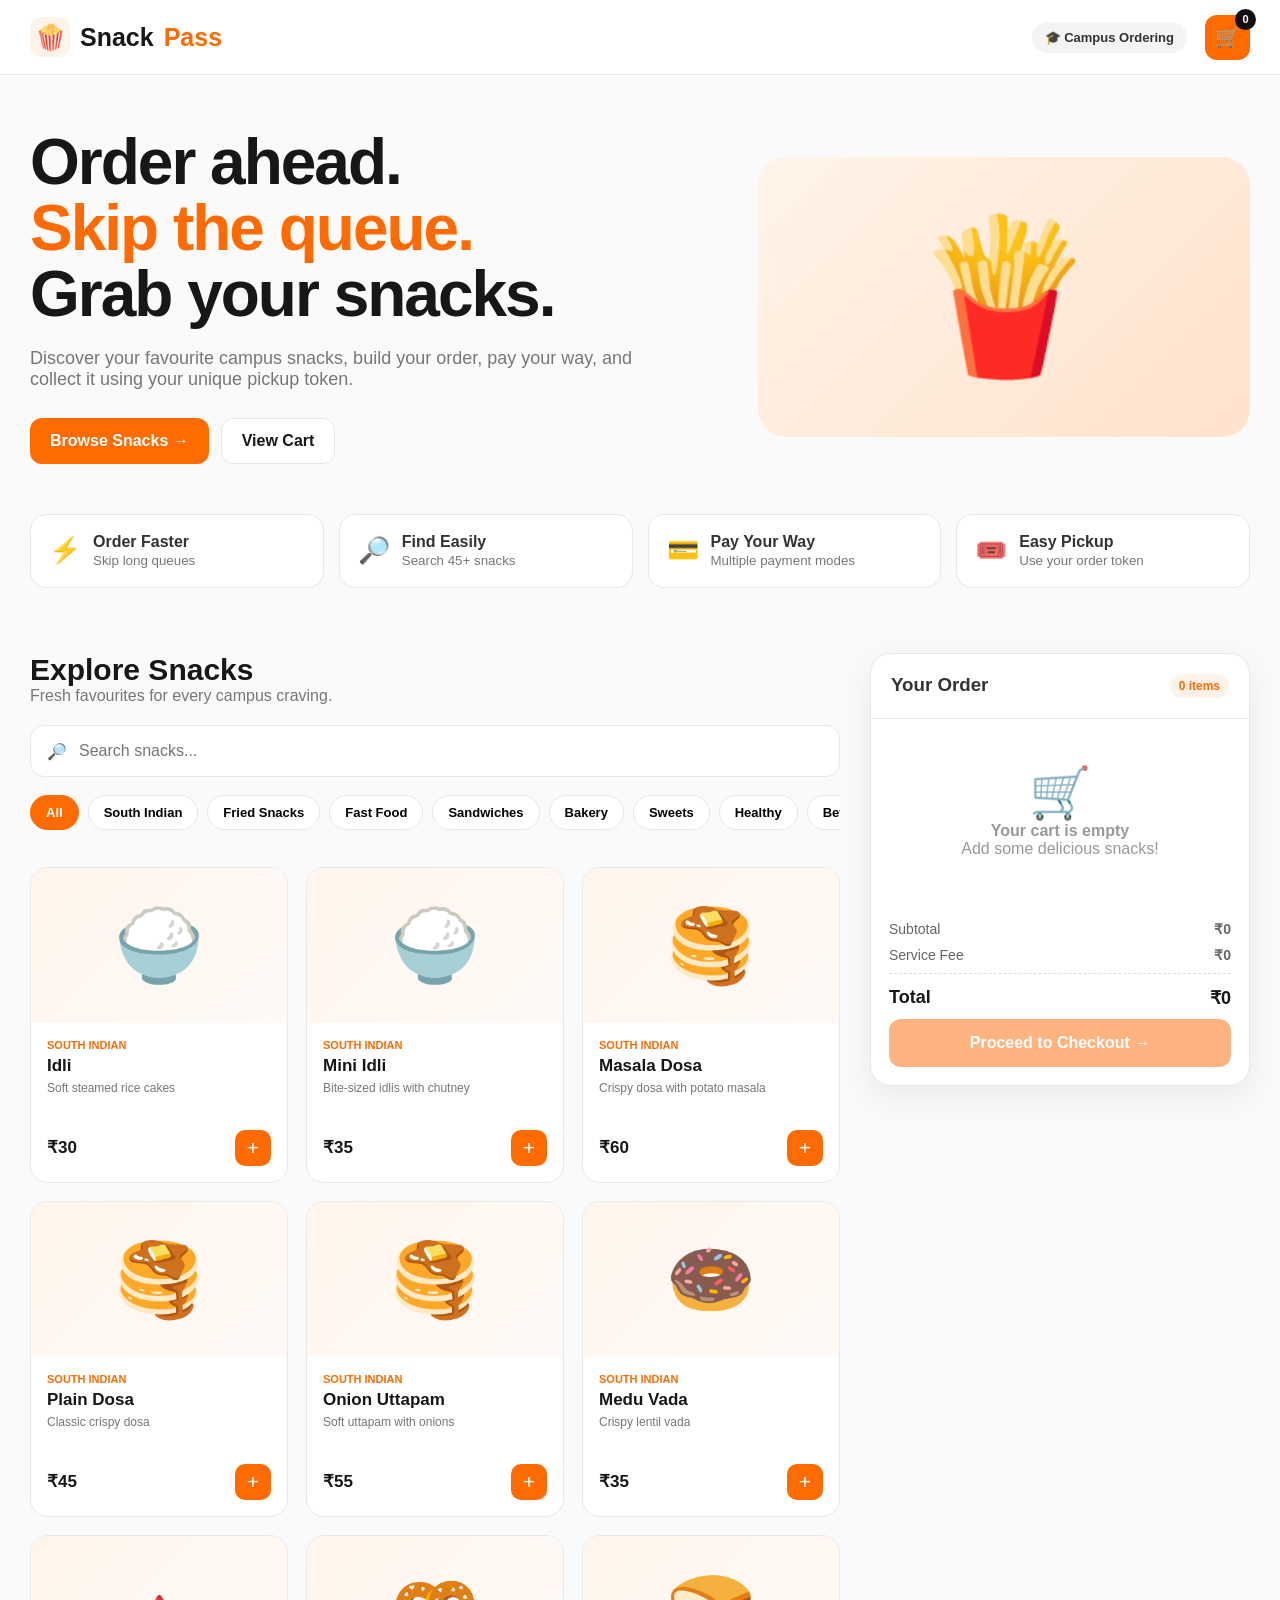
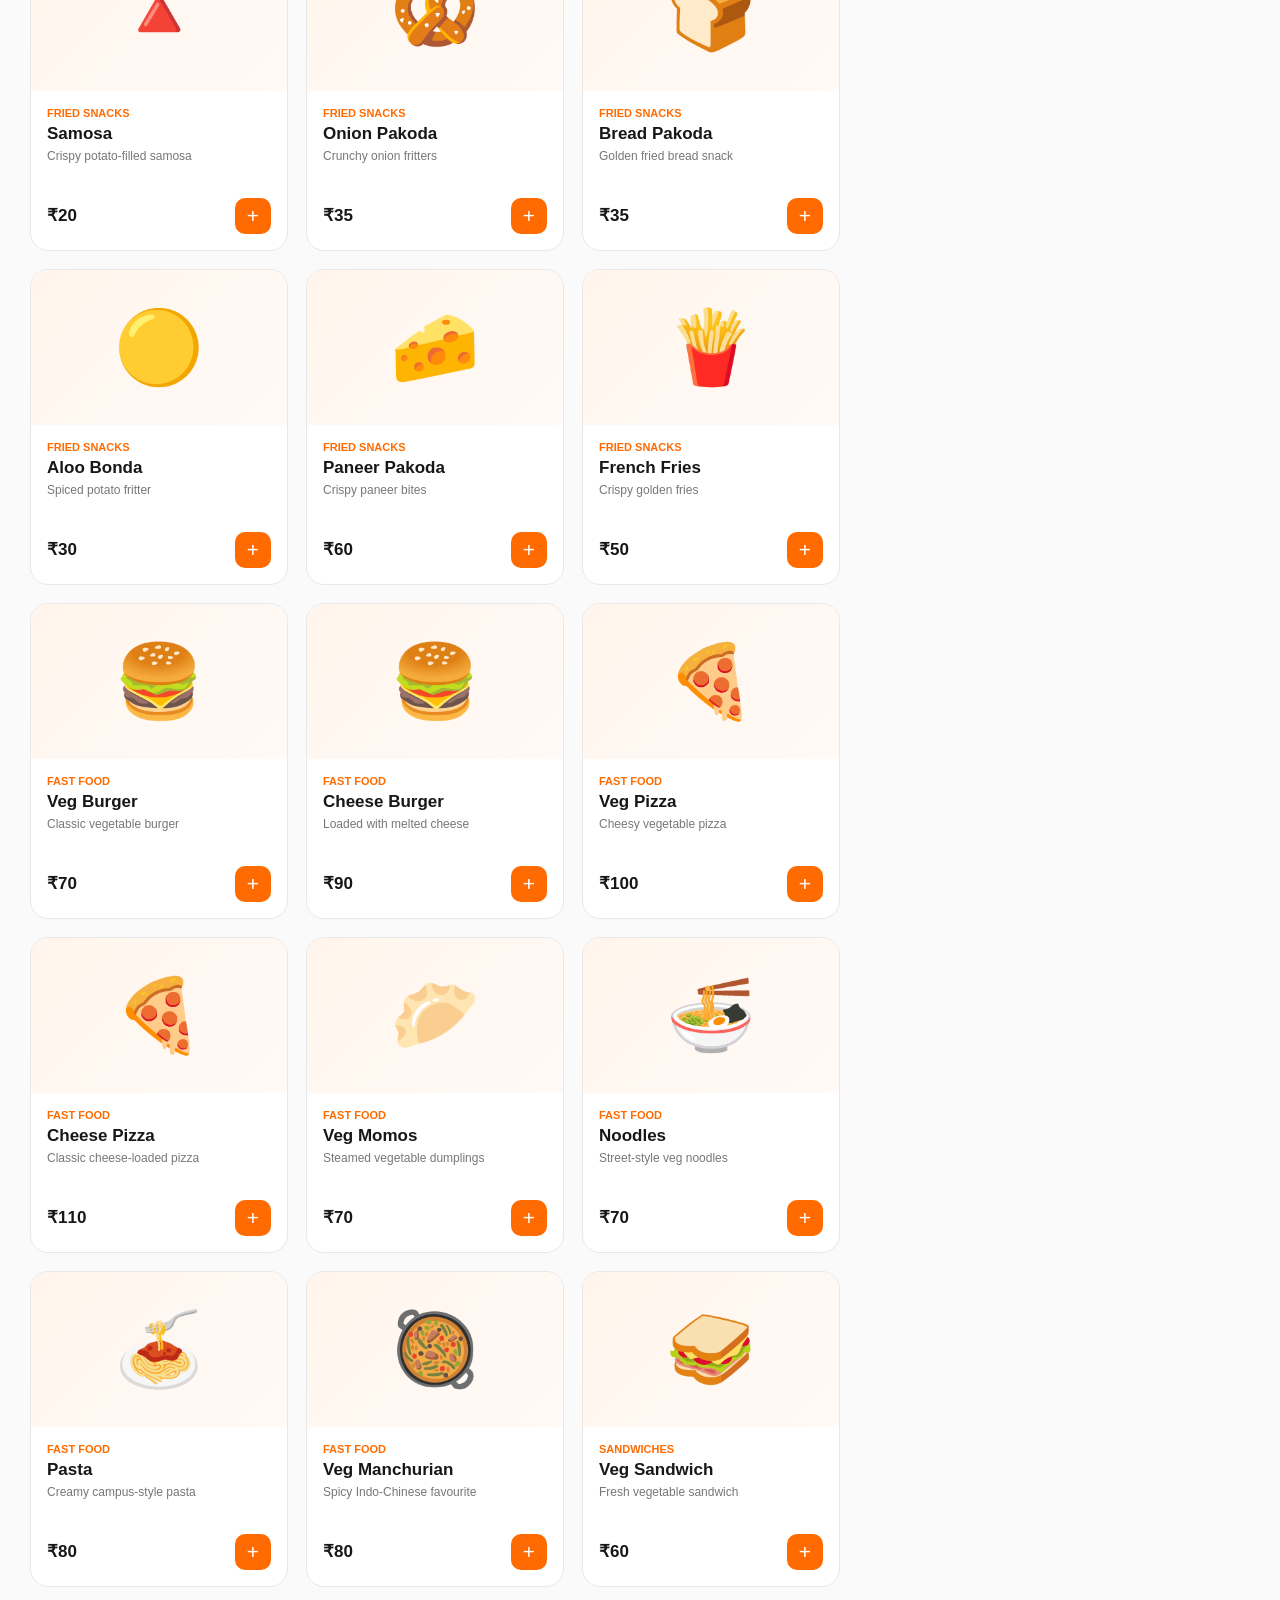
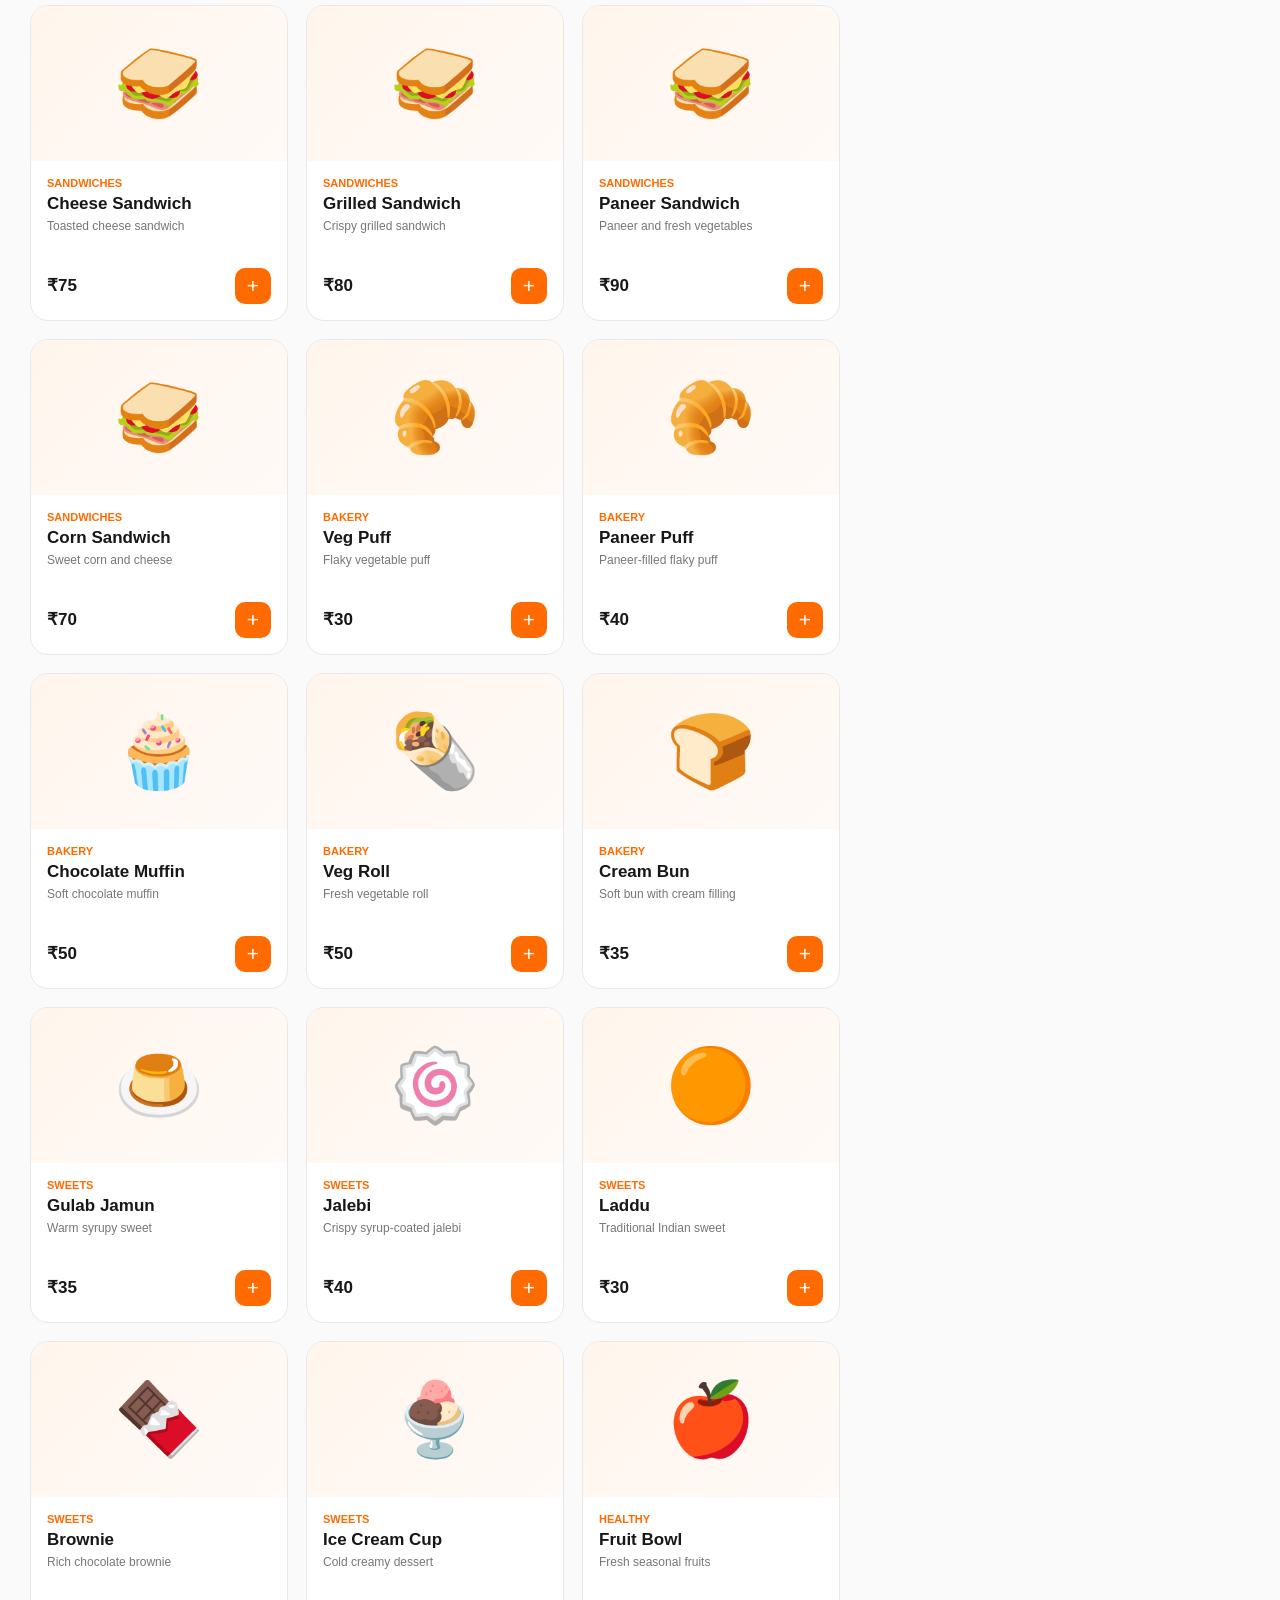
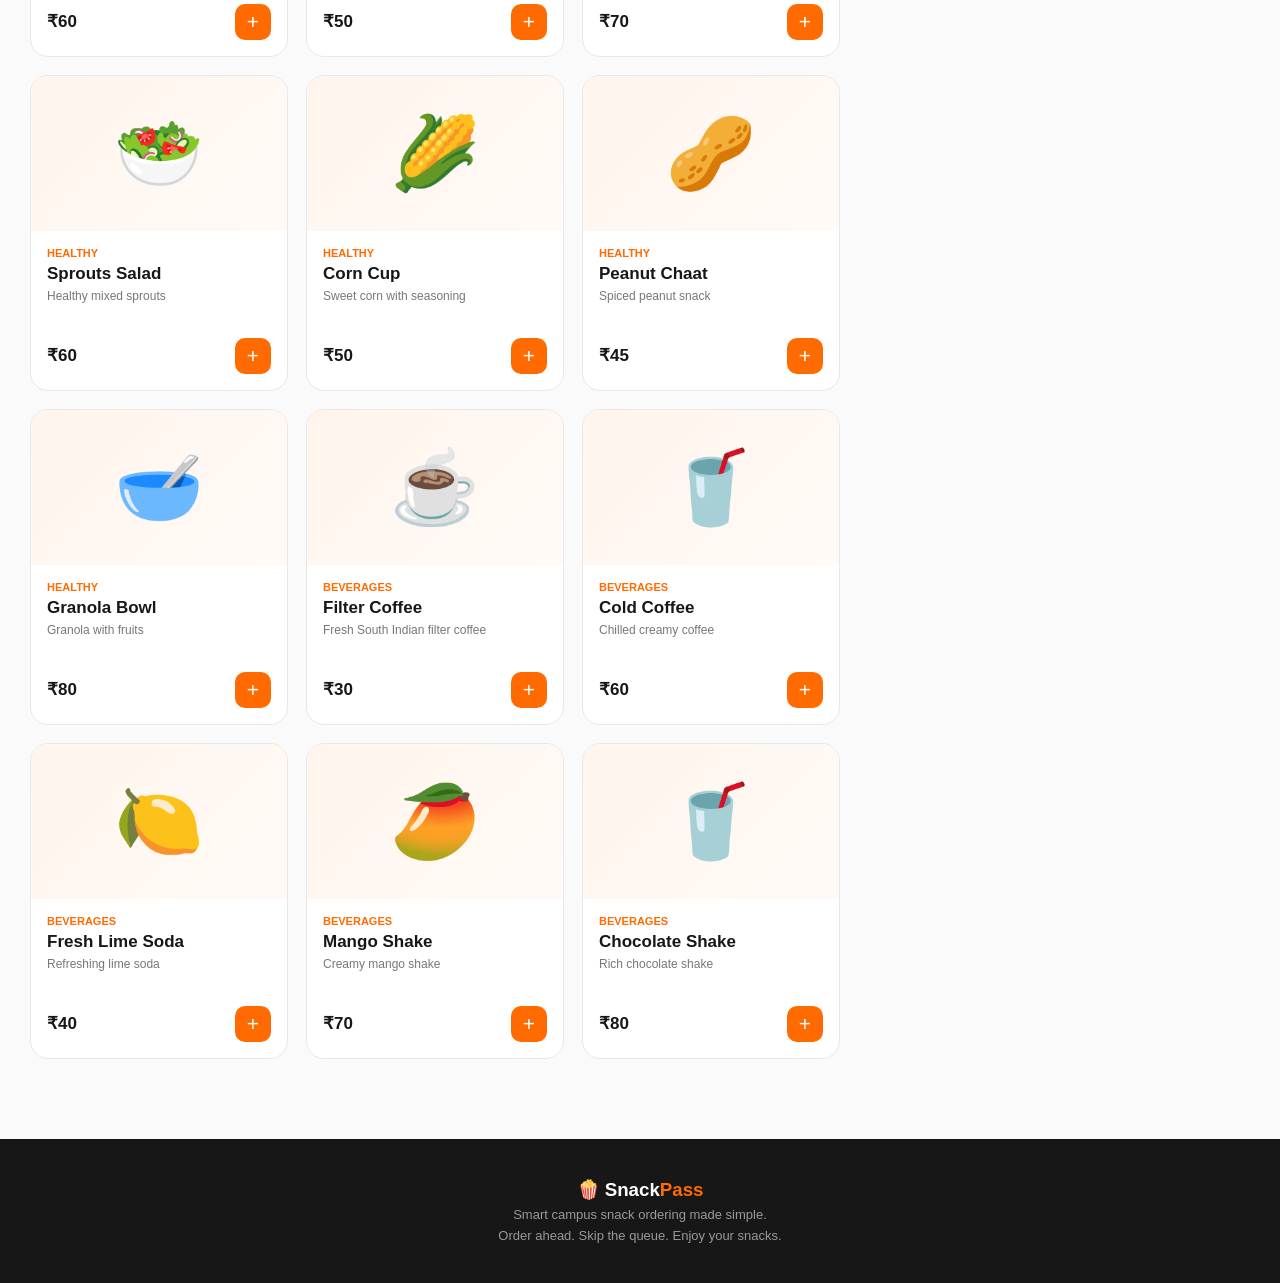
==== commit 84a54305: "change 2 for payment mode" ====
--- a/index.html
+++ b/index.html
@@ -1,1286 +1,900 @@
 <!DOCTYPE html>
 <html lang="en">
 <head>
-    <meta charset="UTF-8">
-    <meta name="viewport" content="width=device-width, initial-scale=1.0">
-
-    <title>SnackPass | Smart Campus Snack Ordering</title>
-
-    <style>
-        /* =========================
-           RESET & GLOBAL
-        ========================== */
-
-        * {
-            margin: 0;
-            padding: 0;
-            box-sizing: border-box;
-        }
-
-        :root {
-            --primary: #ff6b00;
-            --primary-dark: #e85d00;
-            --primary-light: #fff3e8;
-
-            --dark: #171717;
-            --text: #303030;
-            --muted: #777;
-
-            --bg: #fafafa;
-            --white: #ffffff;
-            --border: #e8e8e8;
-
-            --success: #20a464;
-
-            --shadow: 0 10px 35px rgba(0,0,0,0.07);
-        }
-
-        html {
-            scroll-behavior: smooth;
-        }
-
-        body {
-            font-family: Inter, Arial, Helvetica, sans-serif;
-            background: var(--bg);
-            color: var(--text);
-            line-height: 1.5;
-        }
-
-        button,
-        input {
-            font: inherit;
-        }
-
-        button {
-            cursor: pointer;
-        }
-
-        /* =========================
-           HEADER
-        ========================== */
-
-        header {
-            position: sticky;
-            top: 0;
-            z-index: 1000;
-
-            background: rgba(255,255,255,0.94);
-            backdrop-filter: blur(12px);
-
-            border-bottom: 1px solid var(--border);
-        }
-
-        .nav {
-            max-width: 1400px;
-            margin: auto;
-
-            min-height: 74px;
-            padding: 0 30px;
-
-            display: flex;
-            align-items: center;
-            justify-content: space-between;
-            gap: 25px;
-        }
-
-        .logo {
-            display: flex;
-            align-items: center;
-            gap: 10px;
-
-            font-size: 25px;
-            font-weight: 800;
-            color: var(--dark);
-        }
-
-        .logo-icon {
-            width: 40px;
-            height: 40px;
-
-            display: grid;
-            place-items: center;
-
-            border-radius: 12px;
-            background: var(--primary-light);
-
-            font-size: 23px;
-        }
-
-        .logo span {
-            color: var(--primary);
-        }
-
-        .nav-info {
-            display: flex;
-            align-items: center;
-            gap: 20px;
-        }
-
-        .campus-badge {
-            padding: 8px 13px;
-            border-radius: 30px;
-
-            background: #f4f4f4;
-            color: #555;
-
-            font-size: 13px;
-            font-weight: 600;
-        }
-
-        .nav-cart {
-            position: relative;
-
-            width: 45px;
-            height: 45px;
-
-            border: 0;
-            border-radius: 12px;
-
-            background: var(--primary);
-            color: white;
-
-            font-size: 20px;
-        }
-
-        .nav-cart-count {
-            position: absolute;
-            top: -6px;
-            right: -6px;
-
-            width: 21px;
-            height: 21px;
-
-            display: grid;
-            place-items: center;
-
-            border-radius: 50%;
-
-            background: #111;
-            color: white;
-
-            font-size: 11px;
-            font-weight: bold;
-        }
-
-        /* =========================
-           HERO
-        ========================== */
-
-        .hero {
-            max-width: 1400px;
-            margin: auto;
-            padding: 55px 30px 35px;
-
-            display: grid;
-            grid-template-columns: 1.4fr 1fr;
-            gap: 40px;
-            align-items: center;
-        }
-
-        .hero-content h1 {
-            font-size: clamp(38px, 5vw, 68px);
-            line-height: 1.03;
-            letter-spacing: -2px;
-            color: var(--dark);
-            margin-bottom: 20px;
-        }
-
-        .hero-content h1 span {
-            color: var(--primary);
-        }
-
-        .hero-content p {
-            max-width: 650px;
-            color: var(--muted);
-            font-size: 18px;
-            margin-bottom: 28px;
-        }
-
-        .hero-buttons {
-            display: flex;
-            gap: 12px;
-            flex-wrap: wrap;
-        }
-
-        .primary-btn,
-        .secondary-btn {
-            border: none;
-            padding: 13px 20px;
-            border-radius: 12px;
-
-            font-weight: 700;
-
-            transition: 0.25s ease;
-        }
-
-        .primary-btn {
-            background: var(--primary);
-            color: white;
-        }
-
-        .primary-btn:hover {
-            background: var(--primary-dark);
-            transform: translateY(-2px);
-        }
-
-        .secondary-btn {
-            background: white;
-            border: 1px solid var(--border);
-            color: var(--dark);
-        }
-
-        .secondary-btn:hover {
-            border-color: var(--primary);
-            color: var(--primary);
-        }
-
-        .hero-card {
-            min-height: 280px;
-
-            border-radius: 28px;
-
-            background:
-                radial-gradient(circle at 20% 20%, #ffd9bd, transparent 35%),
-                linear-gradient(135deg, #fff4e9, #ffe2cc);
-
-            display: flex;
-            align-items: center;
-            justify-content: center;
-
-            font-size: 150px;
-
-            box-shadow: var(--shadow);
-        }
-
-        /* =========================
-           FEATURES
-        ========================== */
-
-        .features {
-            max-width: 1400px;
-            margin: auto;
-            padding: 15px 30px 35px;
-
-            display: grid;
-            grid-template-columns: repeat(4, 1fr);
-            gap: 15px;
-        }
-
-        .feature {
-            background: white;
-            border: 1px solid var(--border);
-            border-radius: 16px;
-            padding: 18px;
-
-            display: flex;
-            gap: 12px;
-            align-items: center;
-        }
-
-        .feature-icon {
-            font-size: 26px;
-        }
-
-        .feature strong {
-            display: block;
-            color: var(--dark);
-        }
-
-        .feature small {
-            color: var(--muted);
-        }
-
-        /* =========================
-           MAIN LAYOUT
-        ========================== */
-
-        .main {
-            max-width: 1400px;
-            margin: auto;
-
-            padding: 30px;
-
-            display: grid;
-            grid-template-columns: minmax(0, 1fr) 380px;
-            gap: 30px;
-            align-items: start;
-        }
-
-        .menu-section {
-            min-width: 0;
-        }
-
-        .section-heading {
-            display: flex;
-            justify-content: space-between;
-            align-items: end;
-            gap: 15px;
-            margin-bottom: 20px;
-        }
-
-        .section-heading h2 {
-            font-size: 30px;
-            color: var(--dark);
-        }
-
-        .section-heading p {
-            color: var(--muted);
-            font-size: 14px;
-        }
-
-        /* =========================
-           SEARCH
-        ========================== */
-
-        .search-box {
-            position: relative;
-            margin-bottom: 18px;
-        }
-
-        .search-box input {
-            width: 100%;
-
-            padding: 16px 18px 16px 48px;
-
-            border: 1px solid var(--border);
-            border-radius: 14px;
-
-            background: white;
-            outline: none;
-
-            transition: 0.2s;
-        }
-
-        .search-box input:focus {
-            border-color: var(--primary);
-            box-shadow: 0 0 0 4px rgba(255,107,0,0.08);
-        }
-
-        .search-icon {
-            position: absolute;
-            left: 17px;
-            top: 50%;
-            transform: translateY(-50%);
-
-            color: #999;
-        }
-
-        /* =========================
-           CATEGORIES
-        ========================== */
-
-        .categories {
-            display: flex;
-            gap: 9px;
-            overflow-x: auto;
-            padding-bottom: 12px;
-            margin-bottom: 25px;
-
-            scrollbar-width: none;
-        }
-
-        .categories::-webkit-scrollbar {
-            display: none;
-        }
-
-        .category-btn {
-            flex-shrink: 0;
-
-            border: 1px solid var(--border);
-            background: white;
-
-            padding: 9px 15px;
-
-            border-radius: 30px;
-
-            font-size: 13px;
-            font-weight: 600;
-
-            color: #555;
-
-            transition: 0.2s;
-        }
-
-        .category-btn:hover {
-            border-color: var(--primary);
-            color: var(--primary);
-        }
-
-        .category-btn.active {
-            background: var(--primary);
-            border-color: var(--primary);
-            color: white;
-        }
-
-        /* =========================
-           PRODUCT GRID
-        ========================== */
-
-        .product-grid {
-            display: grid;
-            grid-template-columns: repeat(3, minmax(0, 1fr));
-            gap: 18px;
-        }
-
-        .product {
-            background: white;
-
-            border: 1px solid var(--border);
-            border-radius: 18px;
-
-            overflow: hidden;
-
-            transition: 0.25s ease;
-
-            animation: fadeUp 0.4s ease both;
-        }
-
-        .product:hover {
-            transform: translateY(-4px);
-            box-shadow: var(--shadow);
-        }
-
-        .product-image {
-            height: 155px;
-
-            display: grid;
-            place-items: center;
-
-            background: linear-gradient(135deg, #fff5ec, #fffaf7);
-
-            font-size: 72px;
-        }
-
-        .product-body {
-            padding: 16px;
-        }
-
-        .product-category {
-            color: var(--primary);
-            font-size: 11px;
-            font-weight: 800;
-
-            text-transform: uppercase;
-            letter-spacing: 0.6px;
-        }
-
-        .product-name {
-            margin: 5px 0;
-
-            color: var(--dark);
-            font-size: 17px;
-            font-weight: 750;
-        }
-
-        .product-description {
-            color: var(--muted);
-            font-size: 12px;
-
-            min-height: 36px;
-        }
-
-        .product-bottom {
-            display: flex;
-            justify-content: space-between;
-            align-items: center;
-
-            margin-top: 13px;
-        }
-
-        .price {
-            color: var(--dark);
-            font-size: 17px;
-            font-weight: 800;
-        }
-
-        .add-btn {
-            border: none;
-
-            width: 36px;
-            height: 36px;
-
-            border-radius: 10px;
-
-            background: var(--primary);
-            color: white;
-
-            font-size: 21px;
-            font-weight: 600;
-
-            transition: 0.2s;
-        }
-
-        .add-btn:hover {
-            transform: scale(1.08);
-            background: var(--primary-dark);
-        }
-
-        /* =========================
-           CART
-        ========================== */
-
-        .cart {
-            position: sticky;
-            top: 94px;
-
-            background: white;
-
-            border: 1px solid var(--border);
-            border-radius: 20px;
-
-            box-shadow: var(--shadow);
-
-            overflow: hidden;
-        }
-
-        .cart-header {
-            padding: 20px;
-
-            display: flex;
-            justify-content: space-between;
-            align-items: center;
-
-            border-bottom: 1px solid var(--border);
-        }
-
-        .cart-header h3 {
-            color: var(--dark);
-            font-size: 20px;
-        }
-
-        .cart-count-label {
-            background: var(--primary-light);
-            color: var(--primary);
-
-            padding: 5px 9px;
-
-            border-radius: 20px;
-
-            font-size: 12px;
-            font-weight: 800;
-        }
-
-        .cart-items {
-            max-height: 430px;
-            overflow-y: auto;
-        }
-
-        .empty-cart {
-            padding: 45px 20px;
-            text-align: center;
-            color: #999;
-        }
-
-        .empty-cart-icon {
-            font-size: 50px;
-            margin-bottom: 12px;
-        }
-
-        .cart-item {
-            padding: 15px 18px;
-
-            display: grid;
-            grid-template-columns: 45px 1fr auto;
-            gap: 10px;
-
-            border-bottom: 1px solid #f0f0f0;
-        }
-
-        .cart-item-icon {
-            width: 45px;
-            height: 45px;
-
-            display: grid;
-            place-items: center;
-
-            border-radius: 10px;
-
-            background: var(--primary-light);
-
-            font-size: 25px;
-        }
-
-        .cart-item-name {
-            font-size: 13px;
-            font-weight: 750;
-            color: var(--dark);
-        }
-
-        .cart-item-price {
-            font-size: 12px;
-            color: var(--muted);
-        }
-
-        .quantity-controls {
-            display: flex;
-            align-items: center;
-            gap: 7px;
-
-            margin-top: 7px;
-        }
-
-        .quantity-controls button {
-            width: 25px;
-            height: 25px;
-
-            border: 1px solid var(--border);
-            border-radius: 7px;
-
-            background: white;
-
-            font-weight: 800;
-        }
-
-        .quantity-controls button:hover {
-            border-color: var(--primary);
-            color: var(--primary);
-        }
-
-        .quantity {
-            min-width: 15px;
-            text-align: center;
-
-            font-size: 12px;
-            font-weight: 800;
-        }
-
-        .remove-btn {
-            border: none;
-            background: transparent;
-
-            color: #aaa;
-
-            font-size: 14px;
-        }
-
-        .remove-btn:hover {
-            color: #e33;
-        }
-
-        /* =========================
-           CART TOTAL
-        ========================== */
-
-        .cart-summary {
-            padding: 18px;
-        }
-
-        .summary-row {
-            display: flex;
-            justify-content: space-between;
-
-            margin-bottom: 10px;
-
-            font-size: 14px;
-            color: #666;
-        }
-
-        .summary-row.total {
-            padding-top: 13px;
-            margin-top: 10px;
-
-            border-top: 1px dashed #ddd;
-
-            color: var(--dark);
-
-            font-size: 18px;
-            font-weight: 800;
-        }
-
-        .checkout-btn {
-            width: 100%;
-
-            border: none;
-
-            padding: 15px;
-
-            border-radius: 12px;
-
-            background: var(--primary);
-            color: white;
-
-            font-weight: 800;
-
-            margin-top: 10px;
-
-            transition: 0.2s;
-        }
-
-        .checkout-btn:hover {
-            background: var(--primary-dark);
-            transform: translateY(-2px);
-        }
-
-        .checkout-btn:disabled {
-            opacity: 0.5;
-            cursor: not-allowed;
-            transform: none;
-        }
-
-        /* =========================
-           MOBILE CART BAR
-        ========================== */
-
-        .mobile-cart-bar {
-            display: none;
-
-            position: fixed;
-            left: 15px;
-            right: 15px;
-            bottom: 15px;
-
-            z-index: 900;
-
-            padding: 10px 13px;
-
-            background: #171717;
-            color: white;
-
-            border-radius: 15px;
-
-            box-shadow: 0 15px 40px rgba(0,0,0,0.25);
-        }
-
-        .mobile-cart-inner {
-            display: flex;
-            align-items: center;
-            justify-content: space-between;
-            gap: 12px;
-        }
-
-        .mobile-cart-info strong {
-            display: block;
-            font-size: 14px;
-        }
-
-        .mobile-cart-info small {
-            color: #bbb;
-        }
-
-        .mobile-cart-button {
-            border: none;
-            background: var(--primary);
-            color: white;
-
-            padding: 10px 15px;
-            border-radius: 10px;
-
-            font-weight: 750;
-        }
-
-        /* =========================
-           CHECKOUT MODAL
-        ========================== */
-
-        .modal-overlay {
-            position: fixed;
-            inset: 0;
-
-            z-index: 2000;
-
-            background: rgba(0,0,0,0.58);
-
-            display: none;
-            align-items: center;
-            justify-content: center;
-
-            padding: 20px;
-
-            animation: fadeIn 0.2s ease;
-        }
-
-        .modal-overlay.active {
-            display: flex;
-        }
-
-        .checkout-modal {
-            width: min(600px, 100%);
-            max-height: 90vh;
-
-            overflow-y: auto;
-
-            background: white;
-
-            border-radius: 22px;
-
-            box-shadow: 0 25px 80px rgba(0,0,0,0.25);
-
-            animation: modalIn 0.3s ease;
-        }
-
-        .modal-header {
-            padding: 22px;
-
-            display: flex;
-            justify-content: space-between;
-            align-items: center;
-
-            border-bottom: 1px solid var(--border);
-        }
-
-        .modal-header h2 {
-            color: var(--dark);
-        }
-
-        .close-modal {
-            border: none;
-            background: #f4f4f4;
-
-            width: 35px;
-            height: 35px;
-
-            border-radius: 10px;
-
-            font-size: 18px;
-        }
-
-        .checkout-content {
-            padding: 22px;
-        }
-
-        .form-group {
-            margin-bottom: 18px;
-        }
-
-        .form-group label {
-            display: block;
-
-            margin-bottom: 7px;
-
-            font-size: 13px;
-            font-weight: 750;
-            color: var(--dark);
-        }
-
-        .form-group input {
-            width: 100%;
-
-            padding: 13px 14px;
-
-            border: 1px solid var(--border);
-            border-radius: 11px;
-
-            outline: none;
-        }
-
-        .form-group input:focus {
-            border-color: var(--primary);
-        }
-
-        /* =========================
-           PAYMENT
-        ========================== */
-
-        .payment-title {
-            margin: 22px 0 12px;
-
-            color: var(--dark);
-            font-size: 17px;
-        }
-
-        .payment-option {
-            display: flex;
-            align-items: center;
-            gap: 13px;
-
-            padding: 14px;
-
-            margin-bottom: 9px;
-
-            border: 1px solid var(--border);
-            border-radius: 12px;
-
-            cursor: pointer;
-
-            transition: 0.2s;
-        }
-
-        .payment-option:hover {
-            border-color: var(--primary);
-            background: var(--primary-light);
-        }
-
-        .payment-option.selected {
-            border-color: var(--primary);
-            background: var(--primary-light);
-        }
-
-        .payment-option input {
-            accent-color: var(--primary);
-        }
-
-        .payment-icon {
-            width: 38px;
-            height: 38px;
-
-            display: grid;
-            place-items: center;
-
-            background: white;
-
-            border-radius: 9px;
-
-            font-size: 20px;
-        }
-
-        .payment-details strong {
-            display: block;
-            font-size: 14px;
-        }
-
-        .payment-details small {
-            color: var(--muted);
-            font-size: 11px;
-        }
-
-        .modal-total {
-            margin-top: 20px;
-            padding: 15px;
-
-            background: #f8f8f8;
-
-            border-radius: 12px;
-
-            display: flex;
-            justify-content: space-between;
-
-            font-weight: 800;
-        }
-
-        .confirm-btn {
-            width: 100%;
-
-            margin-top: 15px;
-
-            border: none;
-
-            padding: 15px;
-
-            border-radius: 12px;
-
-            background: var(--primary);
-            color: white;
-
-            font-weight: 800;
-        }
-
-        /* =========================
-           SUCCESS
-        ========================== */
-
-        .success-screen {
-            padding: 35px 25px;
-            text-align: center;
-        }
-
-        .success-icon {
-            width: 75px;
-            height: 75px;
-
-            display: grid;
-            place-items: center;
-
-            margin: 0 auto 18px;
-
-            border-radius: 50%;
-
-            background: #e8f8ef;
-            color: var(--success);
-
-            font-size: 40px;
-
-            animation: pop 0.5s ease;
-        }
-
-        .success-screen h2 {
-            color: var(--dark);
-            margin-bottom: 8px;
-        }
-
-        .success-screen p {
-            color: var(--muted);
-        }
-
-        .token-box {
-            margin: 22px 0;
-            padding: 18px;
-
-            border: 2px dashed var(--primary);
-
-            border-radius: 15px;
-
-            background: var(--primary-light);
-        }
-
-        .token-label {
-            display: block;
-
-            color: var(--muted);
-            font-size: 12px;
-
-            margin-bottom: 5px;
-        }
-
-        .token {
-            color: var(--primary);
-
-            font-size: 31px;
-            letter-spacing: 2px;
-
-            font-weight: 900;
-        }
-
-        .pickup-note {
-            padding: 13px;
-
-            background: #f5f5f5;
-            border-radius: 10px;
-
-            font-size: 13px;
-            color: #555;
-        }
-
-        /* =========================
-           FOOTER
-        ========================== */
-
-        footer {
-            margin-top: 50px;
-
-            padding: 40px 30px;
-
-            background: #171717;
-            color: white;
-
-            text-align: center;
-        }
-
-        footer h3 {
-            font-size: 22px;
-            margin-bottom: 7px;
-        }
-
-        footer span {
-            color: var(--primary);
-        }
-
-        footer p {
-            color: #999;
-            font-size: 13px;
-        }
-
-        /* =========================
-           ANIMATIONS
-        ========================== */
-
-        @keyframes fadeUp {
-            from {
-                opacity: 0;
-                transform: translateY(10px);
-            }
-
-            to {
-                opacity: 1;
-                transform: translateY(0);
-            }
-        }
-
-        @keyframes fadeIn {
-            from {
-                opacity: 0;
-            }
-
-            to {
-                opacity: 1;
-            }
-        }
-
-        @keyframes modalIn {
-            from {
-                opacity: 0;
-                transform: translateY(20px) scale(0.97);
-            }
-
-            to {
-                opacity: 1;
-                transform: translateY(0) scale(1);
-            }
-        }
-
-        @keyframes pop {
-            0% {
-                transform: scale(0.5);
-            }
-
-            70% {
-                transform: scale(1.1);
-            }
-
-            100% {
-                transform: scale(1);
-            }
-        }
-
-        /* =========================
-           RESPONSIVE
-        ========================== */
-
-        @media (max-width: 1100px) {
-
-            .product-grid {
-                grid-template-columns: repeat(2, 1fr);
-            }
-
-            .features {
-                grid-template-columns: repeat(2, 1fr);
-            }
-
-            .hero {
-                grid-template-columns: 1fr 0.8fr;
-            }
-        }
-
-        @media (max-width: 850px) {
-
-            .nav {
-                padding: 0 18px;
-            }
-
-            .campus-badge {
-                display: none;
-            }
-
-            .hero {
-                grid-template-columns: 1fr;
-                padding: 40px 18px 25px;
-            }
-
-            .hero-card {
-                min-height: 180px;
-                font-size: 100px;
-            }
-
-            .features {
-                padding: 10px 18px 25px;
-            }
-
-            .main {
-                display: block;
-                padding: 25px 18px 100px;
-            }
-
-            .cart {
-                display: none;
-            }
-
-            .mobile-cart-bar {
-                display: block;
-            }
-        }
-
-        @media (max-width: 600px) {
-
-            .logo {
-                font-size: 21px;
-            }
-
-            .logo-icon {
-                width: 35px;
-                height: 35px;
-            }
-
-            .hero-content h1 {
-                font-size: 42px;
-                letter-spacing: -1.5px;
-            }
-
-            .hero-content p {
-                font-size: 15px;
-            }
-
-            .features {
-                grid-template-columns: 1fr;
-            }
-
-            .product-grid {
-                grid-template-columns: 1fr 1fr;
-                gap: 12px;
-            }
-
-            .product-image {
-                height: 125px;
-                font-size: 55px;
-            }
-
-            .product-body {
-                padding: 12px;
-            }
-
-            .product-name {
-                font-size: 14px;
-            }
-
-            .product-description {
-                font-size: 11px;
-            }
-
-            .section-heading h2 {
-                font-size: 25px;
-            }
-        }
-
-        @media (max-width: 400px) {
-
-            .product-grid {
-                grid-template-columns: 1fr;
-            }
-
-            .product-image {
-                height: 160px;
-            }
-        }
-    </style>
+<meta charset="UTF-8">
+<meta name="viewport" content="width=device-width, initial-scale=1.0">
+
+<title>SnackPass | Campus Snack Ordering</title>
+
+<style>
+
+*{
+    margin:0;
+    padding:0;
+    box-sizing:border-box;
+}
+
+:root{
+    --primary:#ff6b00;
+    --primary-light:#fff2e8;
+    --dark:#171717;
+    --text:#333;
+    --muted:#777;
+    --bg:#fafafa;
+    --white:#fff;
+    --border:#e8e8e8;
+    --success:#20a464;
+}
+
+body{
+    font-family:Inter,Arial,sans-serif;
+    background:var(--bg);
+    color:var(--text);
+}
+
+button,input{
+    font:inherit;
+}
+
+button{
+    cursor:pointer;
+}
+
+/* HEADER */
+
+header{
+    position:sticky;
+    top:0;
+    z-index:1000;
+    background:rgba(255,255,255,.95);
+    backdrop-filter:blur(12px);
+    border-bottom:1px solid var(--border);
+}
+
+.nav{
+    max-width:1400px;
+    margin:auto;
+    min-height:74px;
+    padding:0 30px;
+    display:flex;
+    align-items:center;
+    justify-content:space-between;
+}
+
+.logo{
+    display:flex;
+    align-items:center;
+    gap:10px;
+    font-size:25px;
+    font-weight:800;
+    color:var(--dark);
+}
+
+.logo-icon{
+    width:40px;
+    height:40px;
+    display:grid;
+    place-items:center;
+    background:var(--primary-light);
+    border-radius:12px;
+}
+
+.logo span{
+    color:var(--primary);
+}
+
+.nav-info{
+    display:flex;
+    align-items:center;
+    gap:18px;
+}
+
+.campus-badge{
+    background:#f4f4f4;
+    padding:8px 13px;
+    border-radius:30px;
+    font-size:13px;
+    font-weight:600;
+}
+
+.nav-cart{
+    position:relative;
+    width:45px;
+    height:45px;
+    border:0;
+    border-radius:12px;
+    background:var(--primary);
+    color:#fff;
+    font-size:20px;
+}
+
+.nav-cart-count{
+    position:absolute;
+    top:-6px;
+    right:-6px;
+    width:21px;
+    height:21px;
+    display:grid;
+    place-items:center;
+    background:#111;
+    color:#fff;
+    border-radius:50%;
+    font-size:11px;
+    font-weight:bold;
+}
+
+/* HERO */
+
+.hero{
+    max-width:1400px;
+    margin:auto;
+    padding:55px 30px 35px;
+    display:grid;
+    grid-template-columns:1.4fr 1fr;
+    gap:40px;
+    align-items:center;
+}
+
+.hero-content h1{
+    font-size:clamp(38px,5vw,68px);
+    line-height:1.03;
+    letter-spacing:-2px;
+    color:var(--dark);
+    margin-bottom:20px;
+}
+
+.hero-content h1 span{
+    color:var(--primary);
+}
+
+.hero-content p{
+    max-width:650px;
+    color:var(--muted);
+    font-size:18px;
+    margin-bottom:28px;
+}
+
+.hero-buttons{
+    display:flex;
+    gap:12px;
+}
+
+.primary-btn,
+.secondary-btn{
+    padding:13px 20px;
+    border-radius:12px;
+    font-weight:700;
+    transition:.25s;
+}
+
+.primary-btn{
+    background:var(--primary);
+    color:white;
+    border:0;
+}
+
+.primary-btn:hover{
+    transform:translateY(-2px);
+}
+
+.secondary-btn{
+    background:white;
+    color:var(--dark);
+    border:1px solid var(--border);
+}
+
+.hero-card{
+    min-height:280px;
+    border-radius:28px;
+    background:linear-gradient(135deg,#fff4e9,#ffe2cc);
+    display:flex;
+    align-items:center;
+    justify-content:center;
+    font-size:150px;
+}
+
+/* FEATURES */
+
+.features{
+    max-width:1400px;
+    margin:auto;
+    padding:15px 30px 35px;
+    display:grid;
+    grid-template-columns:repeat(4,1fr);
+    gap:15px;
+}
+
+.feature{
+    background:white;
+    border:1px solid var(--border);
+    border-radius:16px;
+    padding:18px;
+    display:flex;
+    gap:12px;
+    align-items:center;
+}
+
+.feature-icon{
+    font-size:26px;
+}
+
+.feature strong{
+    display:block;
+}
+
+.feature small{
+    color:var(--muted);
+}
+
+/* MAIN */
+
+.main{
+    max-width:1400px;
+    margin:auto;
+    padding:30px;
+    display:grid;
+    grid-template-columns:minmax(0,1fr) 380px;
+    gap:30px;
+    align-items:start;
+}
+
+.section-heading{
+    margin-bottom:20px;
+}
+
+.section-heading h2{
+    font-size:30px;
+    color:var(--dark);
+}
+
+.section-heading p{
+    color:var(--muted);
+}
+
+/* SEARCH */
+
+.search-box{
+    position:relative;
+    margin-bottom:18px;
+}
+
+.search-box input{
+    width:100%;
+    padding:16px 18px 16px 48px;
+    border:1px solid var(--border);
+    border-radius:14px;
+    background:white;
+    outline:none;
+}
+
+.search-box input:focus{
+    border-color:var(--primary);
+}
+
+.search-icon{
+    position:absolute;
+    left:17px;
+    top:50%;
+    transform:translateY(-50%);
+}
+
+/* CATEGORY */
+
+.categories{
+    display:flex;
+    gap:9px;
+    overflow-x:auto;
+    padding-bottom:12px;
+    margin-bottom:25px;
+    scrollbar-width:none;
+}
+
+.category-btn{
+    flex-shrink:0;
+    border:1px solid var(--border);
+    background:white;
+    padding:9px 15px;
+    border-radius:30px;
+    font-size:13px;
+    font-weight:600;
+}
+
+.category-btn.active{
+    background:var(--primary);
+    border-color:var(--primary);
+    color:white;
+}
+
+/* PRODUCTS */
+
+.product-grid{
+    display:grid;
+    grid-template-columns:repeat(3,minmax(0,1fr));
+    gap:18px;
+}
+
+.product{
+    background:white;
+    border:1px solid var(--border);
+    border-radius:18px;
+    overflow:hidden;
+    transition:.25s;
+    animation:fadeUp .4s ease;
+}
+
+.product:hover{
+    transform:translateY(-4px);
+    box-shadow:0 10px 35px rgba(0,0,0,.07);
+}
+
+.product-image{
+    height:155px;
+    display:grid;
+    place-items:center;
+    background:linear-gradient(135deg,#fff5ec,#fffaf7);
+    font-size:72px;
+}
+
+.product-body{
+    padding:16px;
+}
+
+.product-category{
+    color:var(--primary);
+    font-size:11px;
+    font-weight:800;
+    text-transform:uppercase;
+}
+
+.product-name{
+    margin:5px 0;
+    color:var(--dark);
+    font-size:17px;
+    font-weight:750;
+}
+
+.product-description{
+    color:var(--muted);
+    font-size:12px;
+    min-height:36px;
+}
+
+.product-bottom{
+    display:flex;
+    justify-content:space-between;
+    align-items:center;
+    margin-top:13px;
+}
+
+.price{
+    color:var(--dark);
+    font-size:17px;
+    font-weight:800;
+}
+
+.add-btn{
+    border:0;
+    width:36px;
+    height:36px;
+    border-radius:10px;
+    background:var(--primary);
+    color:white;
+    font-size:21px;
+}
+
+/* CART */
+
+.cart{
+    position:sticky;
+    top:94px;
+    background:white;
+    border:1px solid var(--border);
+    border-radius:20px;
+    box-shadow:0 10px 35px rgba(0,0,0,.07);
+    overflow:hidden;
+}
+
+.cart-header{
+    padding:20px;
+    display:flex;
+    justify-content:space-between;
+    border-bottom:1px solid var(--border);
+}
+
+.cart-count-label{
+    background:var(--primary-light);
+    color:var(--primary);
+    padding:5px 9px;
+    border-radius:20px;
+    font-size:12px;
+    font-weight:800;
+}
+
+.cart-items{
+    max-height:430px;
+    overflow-y:auto;
+}
+
+.empty-cart{
+    padding:45px 20px;
+    text-align:center;
+    color:#999;
+}
+
+.empty-cart-icon{
+    font-size:50px;
+}
+
+.cart-item{
+    padding:15px 18px;
+    display:grid;
+    grid-template-columns:45px 1fr auto;
+    gap:10px;
+    border-bottom:1px solid #f0f0f0;
+}
+
+.cart-item-icon{
+    width:45px;
+    height:45px;
+    display:grid;
+    place-items:center;
+    border-radius:10px;
+    background:var(--primary-light);
+}
+
+.cart-item-name{
+    font-size:13px;
+    font-weight:750;
+}
+
+.cart-item-price{
+    font-size:12px;
+    color:var(--muted);
+}
+
+.quantity-controls{
+    display:flex;
+    align-items:center;
+    gap:7px;
+    margin-top:7px;
+}
+
+.quantity-controls button{
+    width:25px;
+    height:25px;
+    border:1px solid var(--border);
+    border-radius:7px;
+    background:white;
+}
+
+.quantity{
+    min-width:15px;
+    text-align:center;
+    font-size:12px;
+    font-weight:800;
+}
+
+.remove-btn{
+    border:0;
+    background:transparent;
+    color:#aaa;
+}
+
+.cart-summary{
+    padding:18px;
+}
+
+.summary-row{
+    display:flex;
+    justify-content:space-between;
+    margin-bottom:10px;
+    font-size:14px;
+    color:#666;
+}
+
+.summary-row.total{
+    padding-top:13px;
+    margin-top:10px;
+    border-top:1px dashed #ddd;
+    color:var(--dark);
+    font-size:18px;
+    font-weight:800;
+}
+
+.checkout-btn{
+    width:100%;
+    border:0;
+    padding:15px;
+    border-radius:12px;
+    background:var(--primary);
+    color:white;
+    font-weight:800;
+}
+
+.checkout-btn:disabled{
+    opacity:.5;
+    cursor:not-allowed;
+}
+
+/* MOBILE CART */
+
+.mobile-cart-bar{
+    display:none;
+    position:fixed;
+    left:15px;
+    right:15px;
+    bottom:15px;
+    z-index:900;
+    padding:10px 13px;
+    background:#171717;
+    color:white;
+    border-radius:15px;
+    box-shadow:0 15px 40px rgba(0,0,0,.25);
+}
+
+.mobile-cart-inner{
+    display:flex;
+    align-items:center;
+    justify-content:space-between;
+}
+
+.mobile-cart-info strong{
+    display:block;
+}
+
+.mobile-cart-info small{
+    color:#bbb;
+}
+
+.mobile-cart-button{
+    border:0;
+    background:var(--primary);
+    color:white;
+    padding:10px 15px;
+    border-radius:10px;
+    font-weight:750;
+}
+
+/* MODAL */
+
+.modal-overlay{
+    position:fixed;
+    inset:0;
+    z-index:2000;
+    background:rgba(0,0,0,.58);
+    display:none;
+    align-items:center;
+    justify-content:center;
+    padding:20px;
+}
+
+.modal-overlay.active{
+    display:flex;
+}
+
+.checkout-modal{
+    width:min(600px,100%);
+    max-height:90vh;
+    overflow-y:auto;
+    background:white;
+    border-radius:22px;
+}
+
+.modal-header{
+    padding:22px;
+    display:flex;
+    justify-content:space-between;
+    align-items:center;
+    border-bottom:1px solid var(--border);
+}
+
+.close-modal{
+    border:0;
+    background:#f4f4f4;
+    width:35px;
+    height:35px;
+    border-radius:10px;
+}
+
+.checkout-content{
+    padding:22px;
+}
+
+.form-group{
+    margin-bottom:18px;
+}
+
+.form-group label{
+    display:block;
+    margin-bottom:7px;
+    font-size:13px;
+    font-weight:750;
+}
+
+.form-group input{
+    width:100%;
+    padding:13px 14px;
+    border:1px solid var(--border);
+    border-radius:11px;
+    outline:none;
+}
+
+/* PAYMENT */
+
+.payment-title{
+    margin:22px 0 12px;
+    font-size:17px;
+}
+
+.payment-option{
+    display:flex;
+    align-items:center;
+    gap:13px;
+    padding:14px;
+    margin-bottom:9px;
+    border:1px solid var(--border);
+    border-radius:12px;
+    cursor:pointer;
+    transition:.2s;
+}
+
+.payment-option:hover{
+    border-color:var(--primary);
+    background:var(--primary-light);
+}
+
+.payment-option:has(input:checked){
+    border-color:var(--primary);
+    background:var(--primary-light);
+}
+
+.payment-option input{
+    accent-color:var(--primary);
+}
+
+.payment-icon{
+    width:38px;
+    height:38px;
+    display:grid;
+    place-items:center;
+    background:white;
+    border-radius:9px;
+    font-size:20px;
+}
+
+.payment-details strong{
+    display:block;
+    font-size:14px;
+}
+
+.payment-details small{
+    color:var(--muted);
+    font-size:11px;
+}
+
+.modal-total{
+    margin-top:20px;
+    padding:15px;
+    background:#f8f8f8;
+    border-radius:12px;
+    display:flex;
+    justify-content:space-between;
+    font-weight:800;
+}
+
+.confirm-btn{
+    width:100%;
+    margin-top:15px;
+    border:0;
+    padding:15px;
+    border-radius:12px;
+    background:var(--primary);
+    color:white;
+    font-weight:800;
+}
+
+/* SUCCESS */
+
+.success-screen{
+    padding:35px 25px;
+    text-align:center;
+}
+
+.success-icon{
+    width:75px;
+    height:75px;
+    display:grid;
+    place-items:center;
+    margin:0 auto 18px;
+    border-radius:50%;
+    background:#e8f8ef;
+    color:var(--success);
+    font-size:40px;
+}
+
+.token-box{
+    margin:22px 0;
+    padding:18px;
+    border:2px dashed var(--primary);
+    border-radius:15px;
+    background:var(--primary-light);
+}
+
+.token-label{
+    display:block;
+    color:var(--muted);
+    font-size:12px;
+}
+
+.token{
+    color:var(--primary);
+    font-size:31px;
+    letter-spacing:2px;
+    font-weight:900;
+}
+
+.pickup-note{
+    padding:13px;
+    background:#f5f5f5;
+    border-radius:10px;
+    font-size:13px;
+}
+
+/* FOOTER */
+
+footer{
+    margin-top:50px;
+    padding:40px 30px;
+    background:#171717;
+    color:white;
+    text-align:center;
+}
+
+footer span{
+    color:var(--primary);
+}
+
+footer p{
+    color:#999;
+    font-size:13px;
+    margin-top:6px;
+}
+
+/* ANIMATION */
+
+@keyframes fadeUp{
+    from{
+        opacity:0;
+        transform:translateY(10px);
+    }
+    to{
+        opacity:1;
+        transform:translateY(0);
+    }
+}
+
+/* RESPONSIVE */
+
+@media(max-width:1100px){
+
+    .product-grid{
+        grid-template-columns:repeat(2,1fr);
+    }
+
+    .features{
+        grid-template-columns:repeat(2,1fr);
+    }
+
+}
+
+@media(max-width:850px){
+
+    .campus-badge{
+        display:none;
+    }
+
+    .hero{
+        grid-template-columns:1fr;
+        padding:40px 18px 25px;
+    }
+
+    .hero-card{
+        min-height:180px;
+        font-size:100px;
+    }
+
+    .features{
+        padding:10px 18px 25px;
+    }
+
+    .main{
+        display:block;
+        padding:25px 18px 100px;
+    }
+
+    .cart{
+        display:none;
+    }
+
+    .mobile-cart-bar{
+        display:block;
+    }
+
+}
+
+@media(max-width:600px){
+
+    .hero-content h1{
+        font-size:42px;
+    }
+
+    .hero-content p{
+        font-size:15px;
+    }
+
+    .features{
+        grid-template-columns:1fr;
+    }
+
+    .product-grid{
+        grid-template-columns:1fr 1fr;
+        gap:12px;
+    }
+
+    .product-image{
+        height:125px;
+        font-size:55px;
+    }
+
+    .product-body{
+        padding:12px;
+    }
+
+    .product-name{
+        font-size:14px;
+    }
+
+}
+
+@media(max-width:400px){
+
+    .product-grid{
+        grid-template-columns:1fr;
+    }
+
+}
+
+</style>
 </head>
 
 <body>
 
-<!-- =========================
-     HEADER
-========================== -->
-
 <header>
 
-    <nav class="nav">
-
-        <div class="logo">
-            <div class="logo-icon">🍿</div>
-            Snack<span>Pass</span>
+<nav class="nav">
+
+    <div class="logo">
+        <div class="logo-icon">🍿</div>
+        Snack<span>Pass</span>
+    </div>
+
+    <div class="nav-info">
+
+        <div class="campus-badge">
+            🎓 Campus Ordering
         </div>
 
-        <div class="nav-info">
-
-            <div class="campus-badge">
-                🎓 Campus Ordering
-            </div>
-
-            <button class="nav-cart" onclick="scrollToCart()">
-                🛒
-
-                <span class="nav-cart-count" id="navCartCount">
-                    0
-                </span>
-            </button>
-
-        </div>
-
-    </nav>
+        <button class="nav-cart" onclick="scrollToCart()">
+            🛒
+            <span class="nav-cart-count" id="navCartCount">0</span>
+        </button>
+
+    </div>
+
+</nav>
 
 </header>
 
-
-<!-- =========================
-     HERO
-========================== -->
 
 <section class="hero">
 
@@ -1319,278 +933,174 @@
 
     </div>
 
-
     <div class="hero-card">
-
         🍟
-
     </div>
 
 </section>
 
 
-<!-- =========================
-     FEATURES
-========================== -->
-
 <section class="features">
 
     <div class="feature">
-
         <div class="feature-icon">⚡</div>
-
         <div>
             <strong>Order Faster</strong>
             <small>Skip long queues</small>
         </div>
-
     </div>
 
-
     <div class="feature">
-
         <div class="feature-icon">🔎</div>
-
         <div>
             <strong>Find Easily</strong>
             <small>Search 45+ snacks</small>
         </div>
-
     </div>
 
-
     <div class="feature">
-
         <div class="feature-icon">💳</div>
-
         <div>
             <strong>Pay Your Way</strong>
             <small>Multiple payment modes</small>
         </div>
-
     </div>
 
-
     <div class="feature">
-
         <div class="feature-icon">🎟️</div>
-
         <div>
             <strong>Easy Pickup</strong>
             <small>Use your order token</small>
         </div>
-
     </div>
 
 </section>
 
 
-<!-- =========================
-     MAIN
-========================== -->
-
 <main class="main" id="menu">
 
-
-    <!-- MENU -->
-
-    <section class="menu-section">
-
-        <div class="section-heading">
-
-            <div>
-                <h2>Explore Snacks</h2>
-                <p>Fresh favourites for every campus craving.</p>
-            </div>
-
+<section class="menu-section">
+
+    <div class="section-heading">
+
+        <h2>Explore Snacks</h2>
+
+        <p>
+            Fresh favourites for every campus craving.
+        </p>
+
+    </div>
+
+
+    <div class="search-box">
+
+        <span class="search-icon">🔎</span>
+
+        <input
+            type="text"
+            id="searchInput"
+            placeholder="Search snacks...">
+
+    </div>
+
+
+    <div class="categories">
+
+        <button class="category-btn active" data-category="All">
+            All
+        </button>
+
+        <button class="category-btn" data-category="South Indian">
+            South Indian
+        </button>
+
+        <button class="category-btn" data-category="Fried Snacks">
+            Fried Snacks
+        </button>
+
+        <button class="category-btn" data-category="Fast Food">
+            Fast Food
+        </button>
+
+        <button class="category-btn" data-category="Sandwiches">
+            Sandwiches
+        </button>
+
+        <button class="category-btn" data-category="Bakery">
+            Bakery
+        </button>
+
+        <button class="category-btn" data-category="Sweets">
+            Sweets
+        </button>
+
+        <button class="category-btn" data-category="Healthy">
+            Healthy
+        </button>
+
+        <button class="category-btn" data-category="Beverages">
+            Beverages
+        </button>
+
+    </div>
+
+
+    <div class="product-grid" id="productGrid"></div>
+
+</section>
+
+
+<aside class="cart" id="desktopCart">
+
+    <div class="cart-header">
+
+        <h3>Your Order</h3>
+
+        <span
+            class="cart-count-label"
+            id="cartCountLabel">
+
+            0 items
+
+        </span>
+
+    </div>
+
+    <div class="cart-items" id="cartItems"></div>
+
+    <div class="cart-summary">
+
+        <div class="summary-row">
+            <span>Subtotal</span>
+            <strong id="subtotal">₹0</strong>
         </div>
 
-
-        <!-- SEARCH -->
-
-        <div class="search-box">
-
-            <span class="search-icon">🔎</span>
-
-            <input
-                type="text"
-                id="searchInput"
-                placeholder="Search for samosa, sandwich, fries..."
-                autocomplete="off">
-
+        <div class="summary-row">
+            <span>Service Fee</span>
+            <strong id="serviceFee">₹0</strong>
         </div>
 
-
-        <!-- CATEGORIES -->
-
-        <div class="categories" id="categories">
-
-            <button
-                class="category-btn active"
-                data-category="All">
-
-                All
-
-            </button>
-
-            <button
-                class="category-btn"
-                data-category="South Indian">
-
-                South Indian
-
-            </button>
-
-            <button
-                class="category-btn"
-                data-category="Fried Snacks">
-
-                Fried Snacks
-
-            </button>
-
-            <button
-                class="category-btn"
-                data-category="Fast Food">
-
-                Fast Food
-
-            </button>
-
-            <button
-                class="category-btn"
-                data-category="Sandwiches">
-
-                Sandwiches
-
-            </button>
-
-            <button
-                class="category-btn"
-                data-category="Bakery">
-
-                Bakery
-
-            </button>
-
-            <button
-                class="category-btn"
-                data-category="Sweets">
-
-                Sweets
-
-            </button>
-
-            <button
-                class="category-btn"
-                data-category="Healthy">
-
-                Healthy
-
-            </button>
-
-            <button
-                class="category-btn"
-                data-category="Beverages">
-
-                Beverages
-
-            </button>
-
+        <div class="summary-row total">
+            <span>Total</span>
+            <strong id="total">₹0</strong>
         </div>
 
-
-        <!-- PRODUCTS -->
-
-        <div
-            class="product-grid"
-            id="productGrid">
-        </div>
-
-    </section>
-
-
-    <!-- CART -->
-
-    <aside class="cart" id="desktopCart">
-
-        <div class="cart-header">
-
-            <h3>Your Order</h3>
-
-            <span
-                class="cart-count-label"
-                id="cartCountLabel">
-
-                0 items
-
-            </span>
-
-        </div>
-
-
-        <div
-            class="cart-items"
-            id="cartItems">
-
-        </div>
-
-
-        <div class="cart-summary">
-
-            <div class="summary-row">
-
-                <span>Subtotal</span>
-
-                <strong id="subtotal">
-                    ₹0
-                </strong>
-
-            </div>
-
-
-            <div class="summary-row">
-
-                <span>Service Fee</span>
-
-                <strong id="serviceFee">
-                    ₹0
-                </strong>
-
-            </div>
-
-
-            <div class="summary-row total">
-
-                <span>Total</span>
-
-                <strong id="total">
-                    ₹0
-                </strong>
-
-            </div>
-
-
-            <button
-                class="checkout-btn"
-                id="checkoutBtn"
-                onclick="openCheckout()"
-                disabled>
-
-                Proceed to Checkout →
-
-            </button>
-
-        </div>
-
-    </aside>
+        <button
+            class="checkout-btn"
+            id="checkoutBtn"
+            onclick="openCheckout()"
+            disabled>
+
+            Proceed to Checkout →
+
+        </button>
+
+    </div>
+
+</aside>
 
 </main>
 
-
-<!-- =========================
-     MOBILE CART
-========================== -->
 
 <div class="mobile-cart-bar">
 
@@ -1608,7 +1118,6 @@
 
         </div>
 
-
         <button
             class="mobile-cart-button"
             onclick="openCheckout()">
@@ -1622,203 +1131,182 @@
 </div>
 
 
-<!-- =========================
-     CHECKOUT MODAL
-========================== -->
-
-<div
-    class="modal-overlay"
-    id="checkoutModal">
-
-    <div class="checkout-modal">
-
-        <div class="modal-header">
-
-            <h2>Complete Your Order</h2>
-
-            <button
-                class="close-modal"
-                onclick="closeCheckout()">
-
-                ✕
-
-            </button>
+<!-- CHECKOUT -->
+
+<div class="modal-overlay" id="checkoutModal">
+
+<div class="checkout-modal">
+
+    <div class="modal-header">
+
+        <h2>Complete Your Order</h2>
+
+        <button
+            class="close-modal"
+            onclick="closeCheckout()">
+
+            ✕
+
+        </button>
+
+    </div>
+
+
+    <div class="checkout-content" id="checkoutContent">
+
+        <div class="form-group">
+
+            <label>Your Name</label>
+
+            <input
+                type="text"
+                id="customerName"
+                placeholder="Enter your name">
 
         </div>
 
 
-        <div
-            class="checkout-content"
-            id="checkoutContent">
-
-
-            <!-- CUSTOMER DETAILS -->
-
-            <div class="form-group">
-
-                <label for="customerName">
-                    Your Name
-                </label>
-
-                <input
-                    type="text"
-                    id="customerName"
-                    placeholder="Enter your name">
-
+        <div class="form-group">
+
+            <label>Phone Number</label>
+
+            <input
+                type="tel"
+                id="customerPhone"
+                maxlength="10"
+                placeholder="Enter 10-digit number">
+
+        </div>
+
+
+        <!-- PAYMENT MODES ADDED -->
+
+        <h3 class="payment-title">
+            Choose Payment Method
+        </h3>
+
+
+        <label class="payment-option">
+
+            <input
+                type="radio"
+                name="payment"
+                value="UPI">
+
+            <div class="payment-icon">
+                📱
             </div>
 
-
-            <div class="form-group">
-
-                <label for="customerPhone">
-                    Phone Number
-                </label>
-
-                <input
-                    type="tel"
-                    id="customerPhone"
-                    placeholder="Enter your phone number"
-                    maxlength="10">
+            <div class="payment-details">
+
+                <strong>UPI</strong>
+
+                <small>
+                    Google Pay, PhonePe, Paytm and more
+                </small>
 
             </div>
 
-
-            <!-- PAYMENT -->
-
-            <h3 class="payment-title">
-                Choose Payment Method
-            </h3>
-
-
-            <label class="payment-option">
-
-                <input
-                    type="radio"
-                    name="payment"
-                    value="UPI">
-
-                <div class="payment-icon">
-                    📱
-                </div>
-
-                <div class="payment-details">
-
-                    <strong>UPI</strong>
-
-                    <small>
-                        Google Pay, PhonePe, Paytm and more
-                    </small>
-
-                </div>
-
-            </label>
-
-
-            <label class="payment-option">
-
-                <input
-                    type="radio"
-                    name="payment"
-                    value="Card">
-
-                <div class="payment-icon">
-                    💳
-                </div>
-
-                <div class="payment-details">
-
-                    <strong>Credit / Debit Card</strong>
-
-                    <small>
-                        Pay securely using your card
-                    </small>
-
-                </div>
-
-            </label>
-
-
-            <label class="payment-option">
-
-                <input
-                    type="radio"
-                    name="payment"
-                    value="Net Banking">
-
-                <div class="payment-icon">
-                    🏦
-                </div>
-
-                <div class="payment-details">
-
-                    <strong>Net Banking</strong>
-
-                    <small>
-                        Pay directly through your bank
-                    </small>
-
-                </div>
-
-            </label>
-
-
-            <label class="payment-option">
-
-                <input
-                    type="radio"
-                    name="payment"
-                    value="Cash at Counter">
-
-                <div class="payment-icon">
-                    💵
-                </div>
-
-                <div class="payment-details">
-
-                    <strong>Cash at Counter</strong>
-
-                    <small>
-                        Pay when collecting your order
-                    </small>
-
-                </div>
-
-            </label>
-
-
-            <!-- TOTAL -->
-
-            <div class="modal-total">
-
-                <span>
-                    Order Total
-                </span>
-
-                <span id="modalTotal">
-                    ₹0
-                </span>
-
+        </label>
+
+
+        <label class="payment-option">
+
+            <input
+                type="radio"
+                name="payment"
+                value="Credit / Debit Card">
+
+            <div class="payment-icon">
+                💳
             </div>
 
-
-            <button
-                class="confirm-btn"
-                onclick="confirmOrder()">
-
-                Confirm Order & Generate Token 🎟️
-
-            </button>
+            <div class="payment-details">
+
+                <strong>Credit / Debit Card</strong>
+
+                <small>
+                    Pay securely using your card
+                </small>
+
+            </div>
+
+        </label>
+
+
+        <label class="payment-option">
+
+            <input
+                type="radio"
+                name="payment"
+                value="Net Banking">
+
+            <div class="payment-icon">
+                🏦
+            </div>
+
+            <div class="payment-details">
+
+                <strong>Net Banking</strong>
+
+                <small>
+                    Pay through your bank account
+                </small>
+
+            </div>
+
+        </label>
+
+
+        <label class="payment-option">
+
+            <input
+                type="radio"
+                name="payment"
+                value="Cash at Counter">
+
+            <div class="payment-icon">
+                💵
+            </div>
+
+            <div class="payment-details">
+
+                <strong>Cash at Counter</strong>
+
+                <small>
+                    Pay when you collect your order
+                </small>
+
+            </div>
+
+        </label>
+
+
+        <div class="modal-total">
+
+            <span>Order Total</span>
+
+            <span id="modalTotal">
+                ₹0
+            </span>
 
         </div>
 
+
+        <button
+            class="confirm-btn"
+            onclick="confirmOrder()">
+
+            Confirm Order & Generate Token 🎟️
+
+        </button>
+
     </div>
 
 </div>
 
-
-<!-- =========================
-     FOOTER
-========================== -->
+</div>
+
 
 <footer>
 
@@ -1830,7 +1318,7 @@
         Smart campus snack ordering made simple.
     </p>
 
-    <p style="margin-top:10px;">
+    <p>
         Order ahead. Skip the queue. Enjoy your snacks.
     </p>
 
@@ -1839,1219 +1327,1058 @@
 
 <script>
 
-    /* =========================================
-       SNACK DATA
-    ========================================== */
-
-    const snacks = [
-
-        // SOUTH INDIAN
-
-        {
-            id: 1,
-            name: "Idli",
-            category: "South Indian",
-            price: 30,
-            emoji: "🍚",
-            description: "Soft steamed rice cakes"
-        },
-
-        {
-            id: 2,
-            name: "Mini Idli",
-            category: "South Indian",
-            price: 35,
-            emoji: "🍚",
-            description: "Bite-sized idlis with chutney"
-        },
-
-        {
-            id: 3,
-            name: "Masala Dosa",
-            category: "South Indian",
-            price: 60,
-            emoji: "🥞",
-            description: "Crispy dosa with potato masala"
-        },
-
-        {
-            id: 4,
-            name: "Plain Dosa",
-            category: "South Indian",
-            price: 45,
-            emoji: "🥞",
-            description: "Classic crispy dosa"
-        },
-
-        {
-            id: 5,
-            name: "Onion Uttapam",
-            category: "South Indian",
-            price: 55,
-            emoji: "🥞",
-            description: "Soft uttapam with onions"
-        },
-
-        {
-            id: 6,
-            name: "Medu Vada",
-            category: "South Indian",
-            price: 35,
-            emoji: "🍩",
-            description: "Crispy lentil vada"
-        },
-
-        // FRIED SNACKS
-
-        {
-            id: 7,
-            name: "Samosa",
-            category: "Fried Snacks",
-            price: 20,
-            emoji: "🔺",
-            description: "Crispy potato-filled samosa"
-        },
-
-        {
-            id: 8,
-            name: "Onion Pakoda",
-            category: "Fried Snacks",
-            price: 35,
-            emoji: "🥨",
-            description: "Crunchy onion fritters"
-        },
-
-        {
-            id: 9,
-            name: "Bread Pakoda",
-            category: "Fried Snacks",
-            price: 35,
-            emoji: "🍞",
-            description: "Golden fried bread snack"
-        },
-
-        {
-            id: 10,
-            name: "Aloo Bonda",
-            category: "Fried Snacks",
-            price: 30,
-            emoji: "🟡",
-            description: "Spiced potato fritter"
-        },
-
-        {
-            id: 11,
-            name: "Paneer Pakoda",
-            category: "Fried Snacks",
-            price: 60,
-            emoji: "🧀",
-            description: "Crispy paneer bites"
-        },
-
-        {
-            id: 12,
-            name: "French Fries",
-            category: "Fried Snacks",
-            price: 50,
-            emoji: "🍟",
-            description: "Crispy golden fries"
-        },
-
-        // FAST FOOD
-
-        {
-            id: 13,
-            name: "Veg Burger",
-            category: "Fast Food",
-            price: 70,
-            emoji: "🍔",
-            description: "Classic vegetable burger"
-        },
-
-        {
-            id: 14,
-            name: "Cheese Burger",
-            category: "Fast Food",
-            price: 90,
-            emoji: "🍔",
-            description: "Loaded with melted cheese"
-        },
-
-        {
-            id: 15,
-            name: "Veg Pizza",
-            category: "Fast Food",
-            price: 100,
-            emoji: "🍕",
-            description: "Cheesy vegetable pizza"
-        },
-
-        {
-            id: 16,
-            name: "Cheese Pizza",
-            category: "Fast Food",
-            price: 110,
-            emoji: "🍕",
-            description: "Classic cheese-loaded pizza"
-        },
-
-        {
-            id: 17,
-            name: "Veg Momos",
-            category: "Fast Food",
-            price: 70,
-            emoji: "🥟",
-            description: "Steamed vegetable dumplings"
-        },
-
-        {
-            id: 18,
-            name: "Noodles",
-            category: "Fast Food",
-            price: 70,
-            emoji: "🍜",
-            description: "Street-style veg noodles"
-        },
-
-        {
-            id: 19,
-            name: "Pasta",
-            category: "Fast Food",
-            price: 80,
-            emoji: "🍝",
-            description: "Creamy campus-style pasta"
-        },
-
-        {
-            id: 20,
-            name: "Veg Manchurian",
-            category: "Fast Food",
-            price: 80,
-            emoji: "🥘",
-            description: "Spicy Indo-Chinese favourite"
-        },
-
-        // SANDWICHES
-
-        {
-            id: 21,
-            name: "Veg Sandwich",
-            category: "Sandwiches",
-            price: 60,
-            emoji: "🥪",
-            description: "Fresh vegetable sandwich"
-        },
-
-        {
-            id: 22,
-            name: "Cheese Sandwich",
-            category: "Sandwiches",
-            price: 75,
-            emoji: "🥪",
-            description: "Toasted cheese sandwich"
-        },
-
-        {
-            id: 23,
-            name: "Grilled Sandwich",
-            category: "Sandwiches",
-            price: 80,
-            emoji: "🥪",
-            description: "Crispy grilled sandwich"
-        },
-
-        {
-            id: 24,
-            name: "Paneer Sandwich",
-            category: "Sandwiches",
-            price: 90,
-            emoji: "🥪",
-            description: "Paneer and fresh vegetables"
-        },
-
-        {
-            id: 25,
-            name: "Corn Sandwich",
-            category: "Sandwiches",
-            price: 70,
-            emoji: "🥪",
-            description: "Sweet corn and cheese"
-        },
-
-        // BAKERY
-
-        {
-            id: 26,
-            name: "Veg Puff",
-            category: "Bakery",
-            price: 30,
-            emoji: "🥐",
-            description: "Flaky vegetable puff"
-        },
-
-        {
-            id: 27,
-            name: "Paneer Puff",
-            category: "Bakery",
-            price: 40,
-            emoji: "🥐",
-            description: "Paneer-filled flaky puff"
-        },
-
-        {
-            id: 28,
-            name: "Chocolate Muffin",
-            category: "Bakery",
-            price: 50,
-            emoji: "🧁",
-            description: "Soft chocolate muffin"
-        },
-
-        {
-            id: 29,
-            name: "Veg Roll",
-            category: "Bakery",
-            price: 50,
-            emoji: "🌯",
-            description: "Fresh vegetable roll"
-        },
-
-        {
-            id: 30,
-            name: "Cream Bun",
-            category: "Bakery",
-            price: 35,
-            emoji: "🍞",
-            description: "Soft bun with cream filling"
-        },
-
-        // SWEETS
-
-        {
-            id: 31,
-            name: "Gulab Jamun",
-            category: "Sweets",
-            price: 35,
-            emoji: "🍮",
-            description: "Warm syrupy sweet"
-        },
-
-        {
-            id: 32,
-            name: "Jalebi",
-            category: "Sweets",
-            price: 40,
-            emoji: "🍥",
-            description: "Crispy syrup-coated jalebi"
-        },
-
-        {
-            id: 33,
-            name: "Laddu",
-            category: "Sweets",
-            price: 30,
-            emoji: "🟠",
-            description: "Traditional Indian sweet"
-        },
-
-        {
-            id: 34,
-            name: "Brownie",
-            category: "Sweets",
-            price: 60,
-            emoji: "🍫",
-            description: "Rich chocolate brownie"
-        },
-
-        {
-            id: 35,
-            name: "Ice Cream Cup",
-            category: "Sweets",
-            price: 50,
-            emoji: "🍨",
-            description: "Cold creamy dessert"
-        },
-
-        // HEALTHY
-
-        {
-            id: 36,
-            name: "Fruit Bowl",
-            category: "Healthy",
-            price: 70,
-            emoji: "🍎",
-            description: "Fresh seasonal fruits"
-        },
-
-        {
-            id: 37,
-            name: "Sprouts Salad",
-            category: "Healthy",
-            price: 60,
-            emoji: "🥗",
-            description: "Healthy mixed sprouts"
-        },
-
-        {
-            id: 38,
-            name: "Corn Cup",
-            category: "Healthy",
-            price: 50,
-            emoji: "🌽",
-            description: "Sweet corn with seasoning"
-        },
-
-        {
-            id: 39,
-            name: "Peanut Chaat",
-            category: "Healthy",
-            price: 45,
-            emoji: "🥜",
-            description: "Spiced peanut snack"
-        },
-
-        {
-            id: 40,
-            name: "Granola Bowl",
-            category: "Healthy",
-            price: 80,
-            emoji: "🥣",
-            description: "Granola with fruits"
-        },
-
-        // BEVERAGES
-
-        {
-            id: 41,
-            name: "Filter Coffee",
-            category: "Beverages",
-            price: 30,
-            emoji: "☕",
-            description: "Fresh South Indian filter coffee"
-        },
-
-        {
-            id: 42,
-            name: "Cold Coffee",
-            category: "Beverages",
-            price: 60,
-            emoji: "🥤",
-            description: "Chilled creamy coffee"
-        },
-
-        {
-            id: 43,
-            name: "Fresh Lime Soda",
-            category: "Beverages",
-            price: 40,
-            emoji: "🍋",
-            description: "Refreshing lime soda"
-        },
-
-        {
-            id: 44,
-            name: "Mango Shake",
-            category: "Beverages",
-            price: 70,
-            emoji: "🥭",
-            description: "Creamy mango shake"
-        },
-
-        {
-            id: 45,
-            name: "Chocolate Shake",
-            category: "Beverages",
-            price: 80,
-            emoji: "🥤",
-            description: "Rich chocolate shake"
-        }
-
-    ];
-
-
-    /* =========================================
-       STATE
-    ========================================== */
-
-    let cart = JSON.parse(
-        localStorage.getItem("snackpass-cart")
-    ) || [];
-
-    let selectedCategory = "All";
-
-
-    /* =========================================
-       DOM ELEMENTS
-    ========================================== */
-
-    const productGrid =
-        document.getElementById("productGrid");
-
-    const searchInput =
-        document.getElementById("searchInput");
-
-    const cartItems =
-        document.getElementById("cartItems");
-
-    const subtotalElement =
-        document.getElementById("subtotal");
-
-    const serviceFeeElement =
-        document.getElementById("serviceFee");
-
-    const totalElement =
-        document.getElementById("total");
-
-    const checkoutBtn =
-        document.getElementById("checkoutBtn");
-
-
-    /* =========================================
-       DISPLAY PRODUCTS
-    ========================================== */
-
-    function displayProducts() {
-
-        const searchTerm =
-            searchInput.value
-                .trim()
-                .toLowerCase();
-
-
-        const filteredSnacks =
-            snacks.filter(snack => {
-
-                const matchesCategory =
-                    selectedCategory === "All" ||
-                    snack.category === selectedCategory;
-
-                const matchesSearch =
-                    snack.name
-                        .toLowerCase()
-                        .includes(searchTerm) ||
-
-                    snack.category
-                        .toLowerCase()
-                        .includes(searchTerm) ||
-
-                    snack.description
-                        .toLowerCase()
-                        .includes(searchTerm);
-
-                return matchesCategory && matchesSearch;
-
-            });
-
-
-        if (filteredSnacks.length === 0) {
-
-            productGrid.innerHTML = `
-                <div style="
-                    grid-column:1/-1;
-                    padding:50px;
-                    text-align:center;
-                    color:#888;
-                ">
-                    <div style="font-size:45px;">🔎</div>
-
-                    <h3 style="margin-top:10px;color:#333;">
-                        No snacks found
-                    </h3>
-
-                    <p>
-                        Try searching for something else.
-                    </p>
+/* =========================
+   ORIGINAL SNACK MENU
+========================= */
+
+const snacks = [
+
+    {
+        id:1,
+        name:"Idli",
+        category:"South Indian",
+        price:30,
+        emoji:"🍚",
+        description:"Soft steamed rice cakes"
+    },
+
+    {
+        id:2,
+        name:"Mini Idli",
+        category:"South Indian",
+        price:35,
+        emoji:"🍚",
+        description:"Bite-sized idlis with chutney"
+    },
+
+    {
+        id:3,
+        name:"Masala Dosa",
+        category:"South Indian",
+        price:60,
+        emoji:"🥞",
+        description:"Crispy dosa with potato masala"
+    },
+
+    {
+        id:4,
+        name:"Plain Dosa",
+        category:"South Indian",
+        price:45,
+        emoji:"🥞",
+        description:"Classic crispy dosa"
+    },
+
+    {
+        id:5,
+        name:"Onion Uttapam",
+        category:"South Indian",
+        price:55,
+        emoji:"🥞",
+        description:"Soft uttapam with onions"
+    },
+
+    {
+        id:6,
+        name:"Medu Vada",
+        category:"South Indian",
+        price:35,
+        emoji:"🍩",
+        description:"Crispy lentil vada"
+    },
+
+    {
+        id:7,
+        name:"Samosa",
+        category:"Fried Snacks",
+        price:20,
+        emoji:"🔺",
+        description:"Crispy potato-filled samosa"
+    },
+
+    {
+        id:8,
+        name:"Onion Pakoda",
+        category:"Fried Snacks",
+        price:35,
+        emoji:"🥨",
+        description:"Crunchy onion fritters"
+    },
+
+    {
+        id:9,
+        name:"Bread Pakoda",
+        category:"Fried Snacks",
+        price:35,
+        emoji:"🍞",
+        description:"Golden fried bread snack"
+    },
+
+    {
+        id:10,
+        name:"Aloo Bonda",
+        category:"Fried Snacks",
+        price:30,
+        emoji:"🟡",
+        description:"Spiced potato fritter"
+    },
+
+    {
+        id:11,
+        name:"Paneer Pakoda",
+        category:"Fried Snacks",
+        price:60,
+        emoji:"🧀",
+        description:"Crispy paneer bites"
+    },
+
+    {
+        id:12,
+        name:"French Fries",
+        category:"Fried Snacks",
+        price:50,
+        emoji:"🍟",
+        description:"Crispy golden fries"
+    },
+
+    {
+        id:13,
+        name:"Veg Burger",
+        category:"Fast Food",
+        price:70,
+        emoji:"🍔",
+        description:"Classic vegetable burger"
+    },
+
+    {
+        id:14,
+        name:"Cheese Burger",
+        category:"Fast Food",
+        price:90,
+        emoji:"🍔",
+        description:"Loaded with melted cheese"
+    },
+
+    {
+        id:15,
+        name:"Veg Pizza",
+        category:"Fast Food",
+        price:100,
+        emoji:"🍕",
+        description:"Cheesy vegetable pizza"
+    },
+
+    {
+        id:16,
+        name:"Cheese Pizza",
+        category:"Fast Food",
+        price:110,
+        emoji:"🍕",
+        description:"Classic cheese-loaded pizza"
+    },
+
+    {
+        id:17,
+        name:"Veg Momos",
+        category:"Fast Food",
+        price:70,
+        emoji:"🥟",
+        description:"Steamed vegetable dumplings"
+    },
+
+    {
+        id:18,
+        name:"Noodles",
+        category:"Fast Food",
+        price:70,
+        emoji:"🍜",
+        description:"Street-style veg noodles"
+    },
+
+    {
+        id:19,
+        name:"Pasta",
+        category:"Fast Food",
+        price:80,
+        emoji:"🍝",
+        description:"Creamy campus-style pasta"
+    },
+
+    {
+        id:20,
+        name:"Veg Manchurian",
+        category:"Fast Food",
+        price:80,
+        emoji:"🥘",
+        description:"Spicy Indo-Chinese favourite"
+    },
+
+    {
+        id:21,
+        name:"Veg Sandwich",
+        category:"Sandwiches",
+        price:60,
+        emoji:"🥪",
+        description:"Fresh vegetable sandwich"
+    },
+
+    {
+        id:22,
+        name:"Cheese Sandwich",
+        category:"Sandwiches",
+        price:75,
+        emoji:"🥪",
+        description:"Toasted cheese sandwich"
+    },
+
+    {
+        id:23,
+        name:"Grilled Sandwich",
+        category:"Sandwiches",
+        price:80,
+        emoji:"🥪",
+        description:"Crispy grilled sandwich"
+    },
+
+    {
+        id:24,
+        name:"Paneer Sandwich",
+        category:"Sandwiches",
+        price:90,
+        emoji:"🥪",
+        description:"Paneer and fresh vegetables"
+    },
+
+    {
+        id:25,
+        name:"Corn Sandwich",
+        category:"Sandwiches",
+        price:70,
+        emoji:"🥪",
+        description:"Sweet corn and cheese"
+    },
+
+    {
+        id:26,
+        name:"Veg Puff",
+        category:"Bakery",
+        price:30,
+        emoji:"🥐",
+        description:"Flaky vegetable puff"
+    },
+
+    {
+        id:27,
+        name:"Paneer Puff",
+        category:"Bakery",
+        price:40,
+        emoji:"🥐",
+        description:"Paneer-filled flaky puff"
+    },
+
+    {
+        id:28,
+        name:"Chocolate Muffin",
+        category:"Bakery",
+        price:50,
+        emoji:"🧁",
+        description:"Soft chocolate muffin"
+    },
+
+    {
+        id:29,
+        name:"Veg Roll",
+        category:"Bakery",
+        price:50,
+        emoji:"🌯",
+        description:"Fresh vegetable roll"
+    },
+
+    {
+        id:30,
+        name:"Cream Bun",
+        category:"Bakery",
+        price:35,
+        emoji:"🍞",
+        description:"Soft bun with cream filling"
+    },
+
+    {
+        id:31,
+        name:"Gulab Jamun",
+        category:"Sweets",
+        price:35,
+        emoji:"🍮",
+        description:"Warm syrupy sweet"
+    },
+
+    {
+        id:32,
+        name:"Jalebi",
+        category:"Sweets",
+        price:40,
+        emoji:"🍥",
+        description:"Crispy syrup-coated jalebi"
+    },
+
+    {
+        id:33,
+        name:"Laddu",
+        category:"Sweets",
+        price:30,
+        emoji:"🟠",
+        description:"Traditional Indian sweet"
+    },
+
+    {
+        id:34,
+        name:"Brownie",
+        category:"Sweets",
+        price:60,
+        emoji:"🍫",
+        description:"Rich chocolate brownie"
+    },
+
+    {
+        id:35,
+        name:"Ice Cream Cup",
+        category:"Sweets",
+        price:50,
+        emoji:"🍨",
+        description:"Cold creamy dessert"
+    },
+
+    {
+        id:36,
+        name:"Fruit Bowl",
+        category:"Healthy",
+        price:70,
+        emoji:"🍎",
+        description:"Fresh seasonal fruits"
+    },
+
+    {
+        id:37,
+        name:"Sprouts Salad",
+        category:"Healthy",
+        price:60,
+        emoji:"🥗",
+        description:"Healthy mixed sprouts"
+    },
+
+    {
+        id:38,
+        name:"Corn Cup",
+        category:"Healthy",
+        price:50,
+        emoji:"🌽",
+        description:"Sweet corn with seasoning"
+    },
+
+    {
+        id:39,
+        name:"Peanut Chaat",
+        category:"Healthy",
+        price:45,
+        emoji:"🥜",
+        description:"Spiced peanut snack"
+    },
+
+    {
+        id:40,
+        name:"Granola Bowl",
+        category:"Healthy",
+        price:80,
+        emoji:"🥣",
+        description:"Granola with fruits"
+    },
+
+    {
+        id:41,
+        name:"Filter Coffee",
+        category:"Beverages",
+        price:30,
+        emoji:"☕",
+        description:"Fresh South Indian filter coffee"
+    },
+
+    {
+        id:42,
+        name:"Cold Coffee",
+        category:"Beverages",
+        price:60,
+        emoji:"🥤",
+        description:"Chilled creamy coffee"
+    },
+
+    {
+        id:43,
+        name:"Fresh Lime Soda",
+        category:"Beverages",
+        price:40,
+        emoji:"🍋",
+        description:"Refreshing lime soda"
+    },
+
+    {
+        id:44,
+        name:"Mango Shake",
+        category:"Beverages",
+        price:70,
+        emoji:"🥭",
+        description:"Creamy mango shake"
+    },
+
+    {
+        id:45,
+        name:"Chocolate Shake",
+        category:"Beverages",
+        price:80,
+        emoji:"🥤",
+        description:"Rich chocolate shake"
+    }
+
+];
+
+
+/* =========================
+   STATE
+========================= */
+
+let cart =
+    JSON.parse(localStorage.getItem("snackpass-cart")) || [];
+
+let selectedCategory="All";
+
+
+/* =========================
+   ELEMENTS
+========================= */
+
+const productGrid =
+    document.getElementById("productGrid");
+
+const searchInput =
+    document.getElementById("searchInput");
+
+const cartItems =
+    document.getElementById("cartItems");
+
+
+/* =========================
+   DISPLAY PRODUCTS
+========================= */
+
+function displayProducts(){
+
+    const search =
+        searchInput.value.toLowerCase().trim();
+
+    const filtered =
+        snacks.filter(snack=>{
+
+            const categoryMatch =
+                selectedCategory==="All" ||
+                snack.category===selectedCategory;
+
+            const searchMatch =
+                snack.name.toLowerCase().includes(search) ||
+                snack.category.toLowerCase().includes(search) ||
+                snack.description.toLowerCase().includes(search);
+
+            return categoryMatch && searchMatch;
+
+        });
+
+
+    productGrid.innerHTML =
+        filtered.map(snack=>`
+
+        <article class="product">
+
+            <div class="product-image">
+                ${snack.emoji}
+            </div>
+
+            <div class="product-body">
+
+                <div class="product-category">
+                    ${snack.category}
                 </div>
-            `;
-
-            return;
-        }
-
-
-        productGrid.innerHTML =
-            filteredSnacks.map(snack => `
-
-                <article class="product">
-
-                    <div class="product-image">
-                        ${snack.emoji}
+
+                <div class="product-name">
+                    ${snack.name}
+                </div>
+
+                <div class="product-description">
+                    ${snack.description}
+                </div>
+
+                <div class="product-bottom">
+
+                    <div class="price">
+                        ₹${snack.price}
                     </div>
 
-                    <div class="product-body">
-
-                        <div class="product-category">
-                            ${snack.category}
-                        </div>
-
-                        <div class="product-name">
-                            ${snack.name}
-                        </div>
-
-                        <div class="product-description">
-                            ${snack.description}
-                        </div>
-
-                        <div class="product-bottom">
-
-                            <div class="price">
-                                ₹${snack.price}
-                            </div>
-
-                            <button
-                                class="add-btn"
-                                onclick="addToCart(${snack.id})">
-
-                                +
-
-                            </button>
-
-                        </div>
-
+                    <button
+                        class="add-btn"
+                        onclick="addToCart(${snack.id})">
+
+                        +
+
+                    </button>
+
+                </div>
+
+            </div>
+
+        </article>
+
+        `).join("");
+
+}
+
+
+/* =========================
+   ADD
+========================= */
+
+function addToCart(id){
+
+    const existing =
+        cart.find(item=>item.id===id);
+
+    if(existing){
+
+        existing.quantity++;
+
+    }else{
+
+        const snack =
+            snacks.find(item=>item.id===id);
+
+        cart.push({
+            ...snack,
+            quantity:1
+        });
+
+    }
+
+    saveCart();
+    updateCart();
+
+}
+
+
+/* =========================
+   QUANTITY
+========================= */
+
+function changeQuantity(id,amount){
+
+    const item =
+        cart.find(item=>item.id===id);
+
+    if(!item)return;
+
+    item.quantity+=amount;
+
+    if(item.quantity<=0){
+
+        cart =
+            cart.filter(item=>item.id!==id);
+
+    }
+
+    saveCart();
+    updateCart();
+
+}
+
+
+/* =========================
+   REMOVE
+========================= */
+
+function removeFromCart(id){
+
+    cart =
+        cart.filter(item=>item.id!==id);
+
+    saveCart();
+    updateCart();
+
+}
+
+
+/* =========================
+   SAVE
+========================= */
+
+function saveCart(){
+
+    localStorage.setItem(
+        "snackpass-cart",
+        JSON.stringify(cart)
+    );
+
+}
+
+
+/* =========================
+   TOTAL
+========================= */
+
+function calculateTotals(){
+
+    const subtotal =
+        cart.reduce(
+            (sum,item)=>
+            sum+(item.price*item.quantity),
+            0
+        );
+
+    const serviceFee =
+        subtotal>0 ? 5 : 0;
+
+    return{
+        subtotal,
+        serviceFee,
+        total:subtotal+serviceFee
+    };
+
+}
+
+
+/* =========================
+   UPDATE CART
+========================= */
+
+function updateCart(){
+
+    const totals =
+        calculateTotals();
+
+    const count =
+        cart.reduce(
+            (sum,item)=>
+            sum+item.quantity,
+            0
+        );
+
+
+    if(cart.length===0){
+
+        cartItems.innerHTML=`
+
+            <div class="empty-cart">
+
+                <div class="empty-cart-icon">
+                    🛒
+                </div>
+
+                <strong>
+                    Your cart is empty
+                </strong>
+
+                <p>
+                    Add some delicious snacks!
+                </p>
+
+            </div>
+
+        `;
+
+    }else{
+
+        cartItems.innerHTML =
+            cart.map(item=>`
+
+            <div class="cart-item">
+
+                <div class="cart-item-icon">
+                    ${item.emoji}
+                </div>
+
+                <div>
+
+                    <div class="cart-item-name">
+                        ${item.name}
                     </div>
 
-                </article>
+                    <div class="cart-item-price">
+                        ₹${item.price} each
+                    </div>
+
+                    <div class="quantity-controls">
+
+                        <button
+                            onclick="changeQuantity(${item.id},-1)">
+                            −
+                        </button>
+
+                        <span class="quantity">
+                            ${item.quantity}
+                        </span>
+
+                        <button
+                            onclick="changeQuantity(${item.id},1)">
+                            +
+                        </button>
+
+                    </div>
+
+                </div>
+
+                <button
+                    class="remove-btn"
+                    onclick="removeFromCart(${item.id})">
+
+                    🗑️
+
+                </button>
+
+            </div>
 
             `).join("");
 
     }
 
 
-    /* =========================================
-       ADD TO CART
-    ========================================== */
-
-    function addToCart(id) {
-
-        const existingItem =
-            cart.find(item => item.id === id);
-
-
-        if (existingItem) {
-
-            existingItem.quantity++;
-
-        } else {
-
-            const snack =
-                snacks.find(item => item.id === id);
-
-            cart.push({
-                ...snack,
-                quantity: 1
-            });
-
-        }
-
-
-        saveCart();
-
-        updateCart();
-
-    }
-
-
-    /* =========================================
-       CHANGE QUANTITY
-    ========================================== */
-
-    function changeQuantity(id, amount) {
-
-        const item =
-            cart.find(item => item.id === id);
-
-
-        if (!item) return;
-
-
-        item.quantity += amount;
-
-
-        if (item.quantity <= 0) {
-
-            cart =
-                cart.filter(item => item.id !== id);
-
-        }
-
-
-        saveCart();
-
-        updateCart();
-
-    }
-
-
-    /* =========================================
-       REMOVE ITEM
-    ========================================== */
-
-    function removeFromCart(id) {
-
-        cart =
-            cart.filter(item => item.id !== id);
-
-        saveCart();
-
-        updateCart();
-
-    }
-
-
-    /* =========================================
-       SAVE CART
-    ========================================== */
-
-    function saveCart() {
-
-        localStorage.setItem(
-            "snackpass-cart",
-            JSON.stringify(cart)
+    document.getElementById("subtotal")
+        .textContent=`₹${totals.subtotal}`;
+
+    document.getElementById("serviceFee")
+        .textContent=`₹${totals.serviceFee}`;
+
+    document.getElementById("total")
+        .textContent=`₹${totals.total}`;
+
+    document.getElementById("cartCountLabel")
+        .textContent=
+        `${count} ${count===1?"item":"items"}`;
+
+    document.getElementById("navCartCount")
+        .textContent=count;
+
+    document.getElementById("mobileCartItems")
+        .textContent=
+        `${count} ${count===1?"item":"items"}`;
+
+    document.getElementById("mobileCartTotal")
+        .textContent=`₹${totals.total}`;
+
+    document.getElementById("checkoutBtn")
+        .disabled=cart.length===0;
+
+}
+
+
+/* =========================
+   SEARCH
+========================= */
+
+searchInput.addEventListener(
+    "input",
+    displayProducts
+);
+
+
+/* =========================
+   CATEGORY
+========================= */
+
+document
+.querySelectorAll(".category-btn")
+.forEach(button=>{
+
+    button.addEventListener("click",()=>{
+
+        document
+        .querySelectorAll(".category-btn")
+        .forEach(btn=>
+            btn.classList.remove("active")
         );
 
-    }
-
-
-    /* =========================================
-       CALCULATE TOTALS
-    ========================================== */
-
-    function calculateTotals() {
-
-        const subtotal =
-            cart.reduce(
-                (sum, item) =>
-                    sum + item.price * item.quantity,
-                0
-            );
-
-
-        const serviceFee =
-            subtotal > 0 ? 5 : 0;
-
-
-        const total =
-            subtotal + serviceFee;
-
-
-        return {
-            subtotal,
-            serviceFee,
-            total
-        };
-
-    }
-
-
-    /* =========================================
-       UPDATE CART UI
-    ========================================== */
-
-    function updateCart() {
-
-        const totals =
-            calculateTotals();
-
-
-        const itemCount =
-            cart.reduce(
-                (sum, item) =>
-                    sum + item.quantity,
-                0
-            );
-
-
-        /* CART ITEMS */
-
-        if (cart.length === 0) {
-
-            cartItems.innerHTML = `
-
-                <div class="empty-cart">
-
-                    <div class="empty-cart-icon">
-                        🛒
-                    </div>
-
-                    <strong>
-                        Your cart is empty
-                    </strong>
-
-                    <p style="margin-top:5px;">
-                        Add some delicious snacks!
-                    </p>
-
+        button.classList.add("active");
+
+        selectedCategory =
+            button.dataset.category;
+
+        displayProducts();
+
+    });
+
+});
+
+
+/* =========================
+   OPEN CHECKOUT
+========================= */
+
+function openCheckout(){
+
+    if(cart.length===0){
+
+        alert("Please add snacks to your cart.");
+
+        return;
+
+    }
+
+    const totals =
+        calculateTotals();
+
+    document.getElementById("modalTotal")
+        .textContent=`₹${totals.total}`;
+
+    document.getElementById("checkoutModal")
+        .classList.add("active");
+
+    document.body.style.overflow="hidden";
+
+}
+
+
+/* =========================
+   CLOSE
+========================= */
+
+function closeCheckout(){
+
+    document.getElementById("checkoutModal")
+        .classList.remove("active");
+
+    document.body.style.overflow="";
+
+}
+
+
+/* =========================
+   TOKEN
+========================= */
+
+function generateOrderToken(){
+
+    const chars =
+        "ABCDEFGHJKLMNPQRSTUVWXYZ23456789";
+
+    let token="SP-";
+
+    for(let i=0;i<4;i++){
+
+        token+=
+            chars[
+                Math.floor(
+                    Math.random()*chars.length
+                )
+            ];
+
+    }
+
+    return token;
+
+}
+
+
+/* =========================
+   CONFIRM ORDER
+========================= */
+
+function confirmOrder(){
+
+    const name =
+        document.getElementById("customerName")
+        .value.trim();
+
+    const phone =
+        document.getElementById("customerPhone")
+        .value.trim();
+
+    const payment =
+        document.querySelector(
+            'input[name="payment"]:checked'
+        );
+
+
+    if(!name){
+
+        alert("Please enter your name.");
+
+        return;
+
+    }
+
+
+    if(!/^[0-9]{10}$/.test(phone)){
+
+        alert(
+            "Please enter a valid 10-digit phone number."
+        );
+
+        return;
+
+    }
+
+
+    if(!payment){
+
+        alert(
+            "Please select a payment method."
+        );
+
+        return;
+
+    }
+
+
+    const token =
+        generateOrderToken();
+
+    const totals =
+        calculateTotals();
+
+
+    document.getElementById(
+        "checkoutContent"
+    ).innerHTML=`
+
+        <div class="success-screen">
+
+            <div class="success-icon">
+                ✓
+            </div>
+
+            <h2>
+                Order Confirmed!
+            </h2>
+
+            <p>
+                Thanks ${name}! Your order
+                has been successfully placed.
+            </p>
+
+
+            <div class="token-box">
+
+                <span class="token-label">
+                    YOUR PICKUP TOKEN
+                </span>
+
+                <div class="token">
+                    ${token}
                 </div>
 
-            `;
-
-        } else {
-
-            cartItems.innerHTML =
-                cart.map(item => `
-
-                    <div class="cart-item">
-
-                        <div class="cart-item-icon">
-                            ${item.emoji}
-                        </div>
-
-                        <div>
-
-                            <div class="cart-item-name">
-                                ${item.name}
-                            </div>
-
-                            <div class="cart-item-price">
-                                ₹${item.price} each
-                            </div>
-
-                            <div class="quantity-controls">
-
-                                <button
-                                    onclick="changeQuantity(${item.id}, -1)">
-                                    −
-                                </button>
-
-                                <span class="quantity">
-                                    ${item.quantity}
-                                </span>
-
-                                <button
-                                    onclick="changeQuantity(${item.id}, 1)">
-                                    +
-                                </button>
-
-                            </div>
-
-                        </div>
-
-                        <button
-                            class="remove-btn"
-                            onclick="removeFromCart(${item.id})">
-
-                            🗑️
-
-                        </button>
-
-                    </div>
-
-                `).join("");
-
-        }
-
-
-        /* TOTALS */
-
-        subtotalElement.textContent =
-            `₹${totals.subtotal}`;
-
-        serviceFeeElement.textContent =
-            `₹${totals.serviceFee}`;
-
-        totalElement.textContent =
-            `₹${totals.total}`;
-
-
-        /* COUNT */
-
-        document.getElementById(
-            "cartCountLabel"
-        ).textContent =
-            `${itemCount} ${itemCount === 1 ? "item" : "items"}`;
-
-
-        document.getElementById(
-            "navCartCount"
-        ).textContent =
-            itemCount;
-
-
-        document.getElementById(
-            "mobileCartItems"
-        ).textContent =
-            `${itemCount} ${itemCount === 1 ? "item" : "items"}`;
-
-
-        document.getElementById(
-            "mobileCartTotal"
-        ).textContent =
-            `₹${totals.total}`;
-
-
-        /* CHECKOUT */
-
-        checkoutBtn.disabled =
-            cart.length === 0;
-
-    }
-
-
-    /* =========================================
-       SEARCH
-    ========================================== */
-
-    searchInput.addEventListener(
-        "input",
-        displayProducts
-    );
-
-
-    /* =========================================
-       CATEGORY FILTER
-    ========================================== */
+            </div>
+
+
+            <div style="
+                margin-bottom:15px;
+                font-size:14px;
+                line-height:1.8;
+            ">
+
+                <strong>Payment:</strong>
+                ${payment.value}
+
+                <br>
+
+                <strong>Total:</strong>
+                ₹${totals.total}
+
+            </div>
+
+
+            <div class="pickup-note">
+
+                🎟️ Show this token at the
+                SnackPass counter when collecting
+                your snacks.
+
+            </div>
+
+
+            <button
+                class="confirm-btn"
+                onclick="finishOrder()">
+
+                Done
+
+            </button>
+
+        </div>
+
+    `;
+
+}
+
+
+/* =========================
+   FINISH
+========================= */
+
+function finishOrder(){
+
+    cart=[];
+
+    saveCart();
+
+    updateCart();
+
+    closeCheckout();
+
+    location.reload();
+
+}
+
+
+/* =========================
+   SCROLL CART
+========================= */
+
+function scrollToCart(){
+
+    if(window.innerWidth<=850){
+
+        openCheckout();
+
+        return;
+
+    }
 
     document
-        .querySelectorAll(".category-btn")
-        .forEach(button => {
-
-            button.addEventListener(
-                "click",
-                () => {
-
-                    document
-                        .querySelectorAll(".category-btn")
-                        .forEach(btn =>
-                            btn.classList.remove("active")
-                        );
-
-
-                    button.classList.add("active");
-
-
-                    selectedCategory =
-                        button.dataset.category;
-
-
-                    displayProducts();
-
-                }
-            );
-
+        .getElementById("desktopCart")
+        .scrollIntoView({
+            behavior:"smooth",
+            block:"center"
         });
 
-
-    /* =========================================
-       OPEN CHECKOUT
-    ========================================== */
-
-    function openCheckout() {
-
-        if (cart.length === 0) {
-
-            alert(
-                "Please add at least one snack to your cart."
-            );
-
-            return;
-
-        }
-
-
-        const totals =
-            calculateTotals();
-
-
-        document.getElementById(
-            "modalTotal"
-        ).textContent =
-            `₹${totals.total}`;
-
-
-        document.getElementById(
-            "checkoutModal"
-        ).classList.add("active");
-
-
-        document.body.style.overflow =
-            "hidden";
-
-    }
-
-
-    /* =========================================
-       CLOSE CHECKOUT
-    ========================================== */
-
-    function closeCheckout() {
-
-        document.getElementById(
-            "checkoutModal"
-        ).classList.remove("active");
-
-
-        document.body.style.overflow =
-            "";
-
-    }
-
-
-    /* =========================================
-       GENERATE TOKEN
-    ========================================== */
-
-    function generateOrderToken() {
-
-        const characters =
-            "ABCDEFGHJKLMNPQRSTUVWXYZ23456789";
-
-
-        let token = "SP-";
-
-
-        for (let i = 0; i < 4; i++) {
-
-            token +=
-                characters[
-                    Math.floor(
-                        Math.random() *
-                        characters.length
-                    )
-                ];
-
-        }
-
-
-        return token;
-
-    }
-
-
-    /* =========================================
-       CONFIRM ORDER
-    ========================================== */
-
-    function confirmOrder() {
-
-        const name =
-            document
-                .getElementById("customerName")
-                .value.trim();
-
-
-        const phone =
-            document
-                .getElementById("customerPhone")
-                .value.trim();
-
-
-        const payment =
-            document.querySelector(
-                'input[name="payment"]:checked'
-            );
-
-
-        if (!name) {
-
-            alert("Please enter your name.");
-
-            return;
-
-        }
-
-
-        if (!/^[0-9]{10}$/.test(phone)) {
-
-            alert(
-                "Please enter a valid 10-digit phone number."
-            );
-
-            return;
-
-        }
-
-
-        if (!payment) {
-
-            alert(
-                "Please select a payment method."
-            );
-
-            return;
-
-        }
-
-
-        const token =
-            generateOrderToken();
-
-
-        const totals =
-            calculateTotals();
-
-
-        const paymentMethod =
-            payment.value;
-
-
-        /*
-
-           In a real production application,
-           this is where the order would be
-           sent to a backend/payment gateway.
-
-        */
-
-
-        document.getElementById(
-            "checkoutContent"
-        ).innerHTML = `
-
-            <div class="success-screen">
-
-                <div class="success-icon">
-                    ✓
-                </div>
-
-                <h2>
-                    Order Confirmed!
-                </h2>
-
-                <p>
-                    Thanks ${name}! Your snack order
-                    has been successfully placed.
-                </p>
-
-
-                <div class="token-box">
-
-                    <span class="token-label">
-                        YOUR PICKUP TOKEN
-                    </span>
-
-                    <div class="token">
-                        ${token}
-                    </div>
-
-                </div>
-
-
-                <div style="
-                    margin-bottom:15px;
-                    font-size:14px;
-                    color:#555;
-                ">
-
-                    <strong>
-                        Payment:
-                    </strong>
-
-                    ${paymentMethod}
-
-                    <br>
-
-                    <strong>
-                        Total:
-                    </strong>
-
-                    ₹${totals.total}
-
-                </div>
-
-
-                <div class="pickup-note">
-
-                    🎟️ Show this token at the
-                    SnackPass counter when collecting
-                    your snacks.
-
-                </div>
-
-
-                <button
-                    class="confirm-btn"
-                    onclick="finishOrder()">
-
-                    Done
-
-                </button>
-
-            </div>
-
-        `;
-
-    }
-
-
-    /* =========================================
-       FINISH ORDER
-    ========================================== */
-
-    function finishOrder() {
-
-        cart = [];
-
-        saveCart();
-
-        updateCart();
+}
+
+
+/* =========================
+   OUTSIDE MODAL
+========================= */
+
+document
+.getElementById("checkoutModal")
+.addEventListener("click",function(e){
+
+    if(e.target===this){
 
         closeCheckout();
 
-
-        /* Reset checkout modal */
-
-        setTimeout(() => {
-
-            location.reload();
-
-        }, 300);
-
-    }
-
-
-    /* =========================================
-       SCROLL TO CART
-    ========================================== */
-
-    function scrollToCart() {
-
-        if (window.innerWidth <= 850) {
-
-            openCheckout();
-
-            return;
-
-        }
-
-
-        document
-            .getElementById("desktopCart")
-            .scrollIntoView({
-                behavior: "smooth",
-                block: "center"
-            });
-
-    }
-
-
-    /* =========================================
-       CLOSE MODAL WHEN CLICKING OUTSIDE
-    ========================================== */
-
-    document
-        .getElementById("checkoutModal")
-        .addEventListener(
-            "click",
-            function(event) {
-
-                if (
-                    event.target === this
-                ) {
-
-                    closeCheckout();
-
-                }
-
-            }
-        );
-
-
-    /* =========================================
-       INITIAL LOAD
-    ========================================== */
-
-    displayProducts();
-
-    updateCart();
+    }
+
+});
+
+
+/* =========================
+   INITIALIZE
+========================= */
+
+displayProducts();
+updateCart();
 
 </script>
 
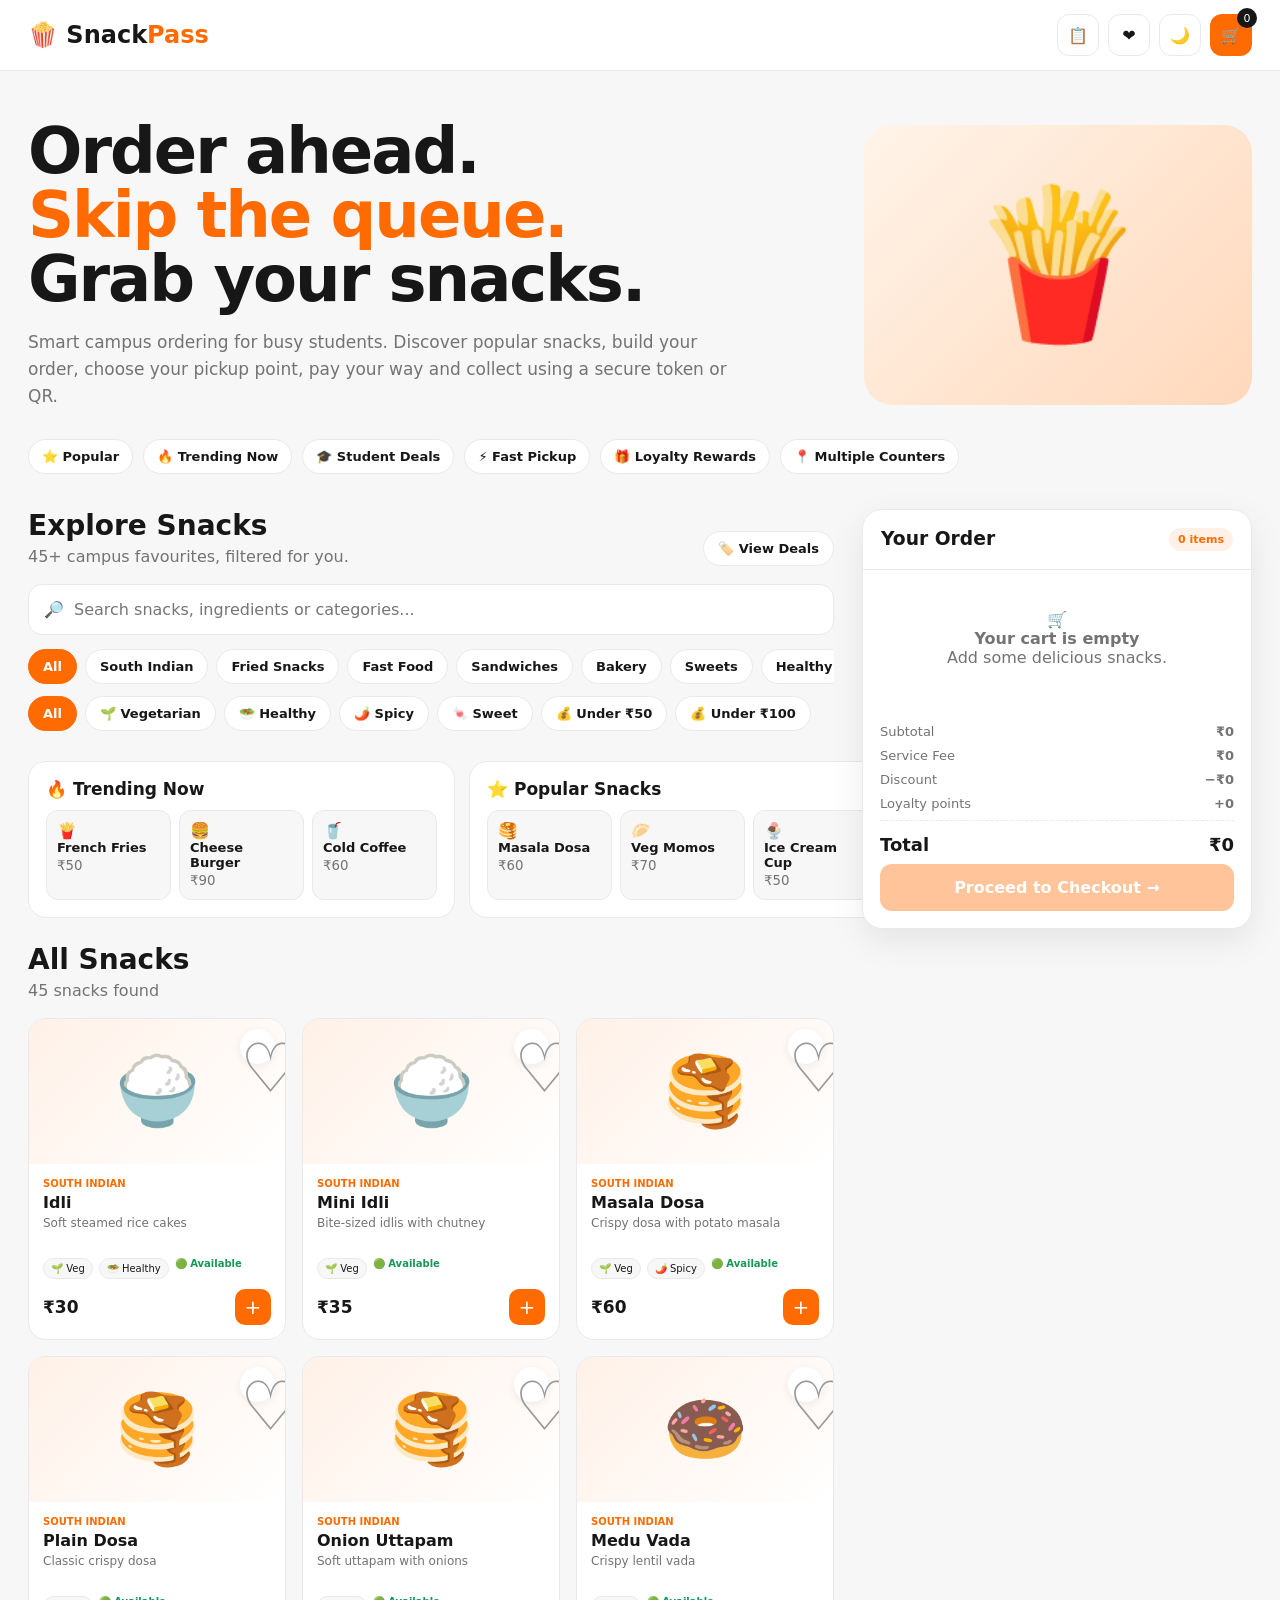
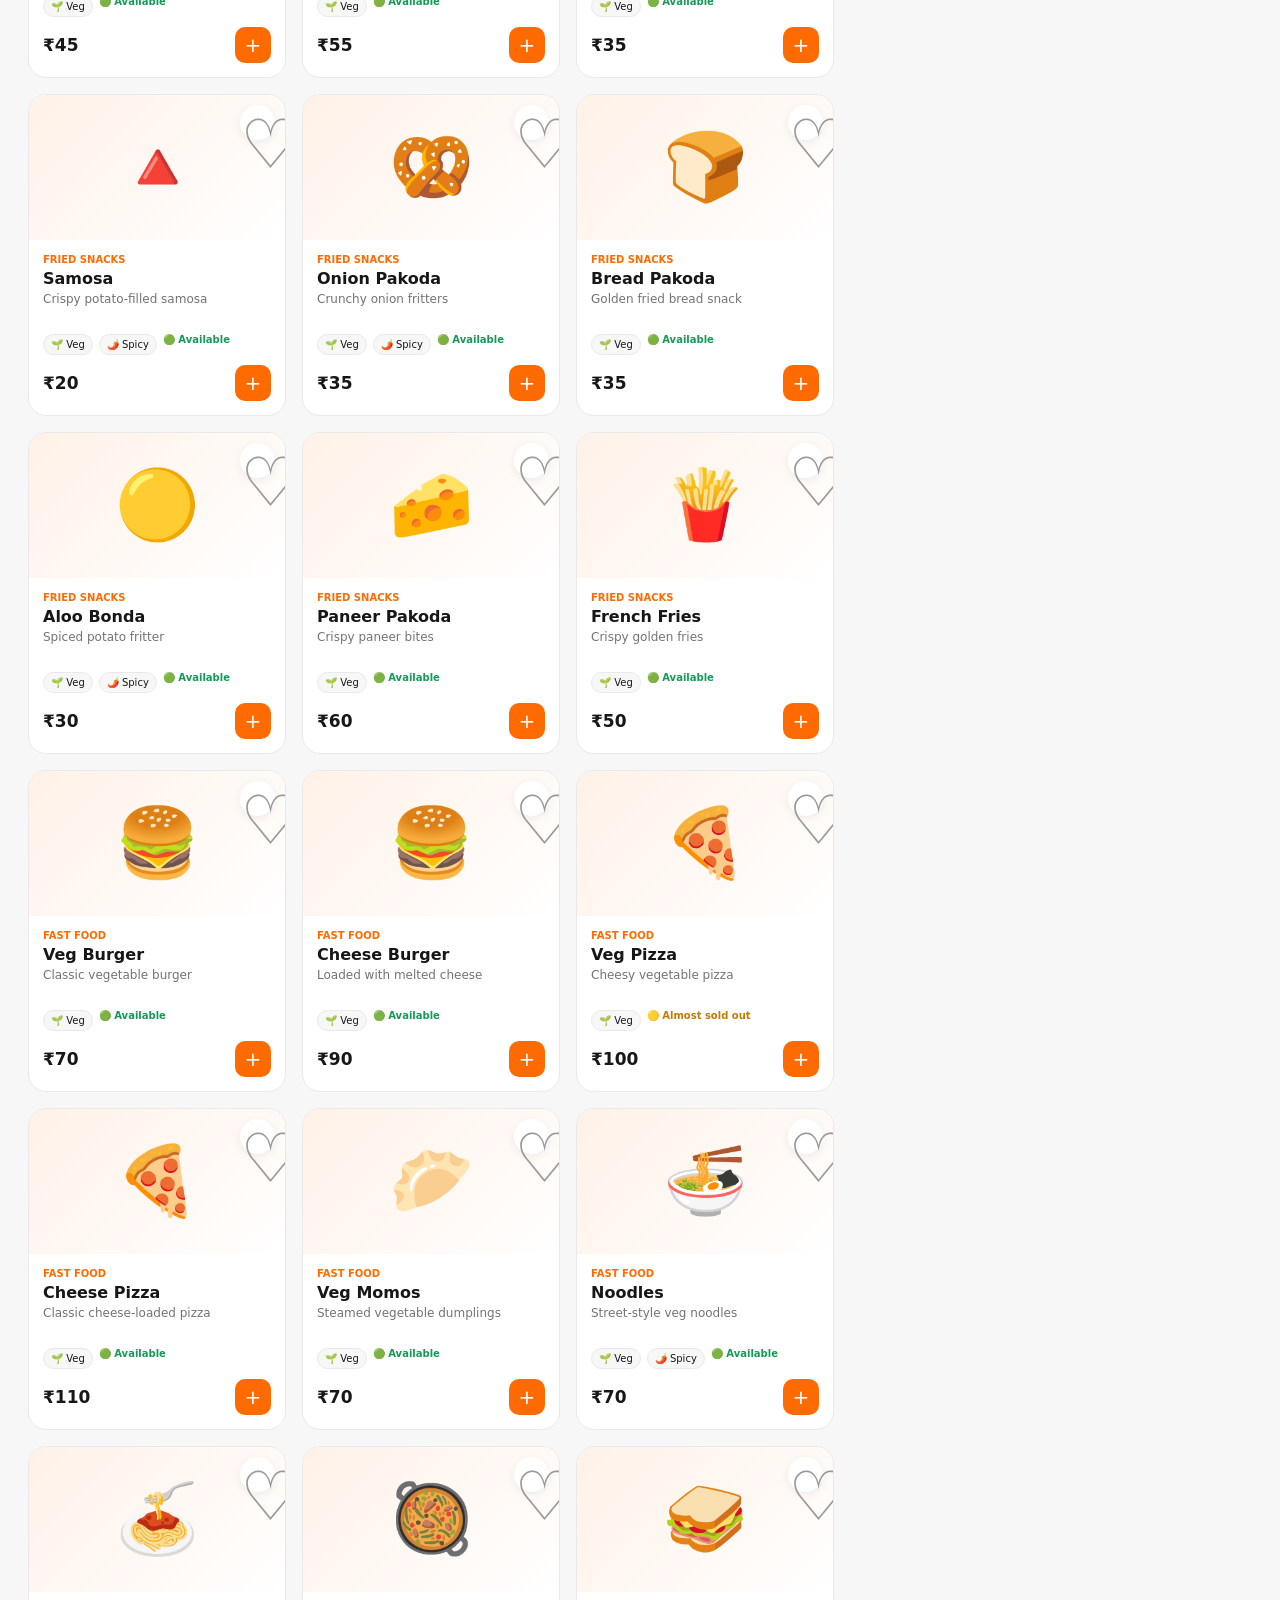
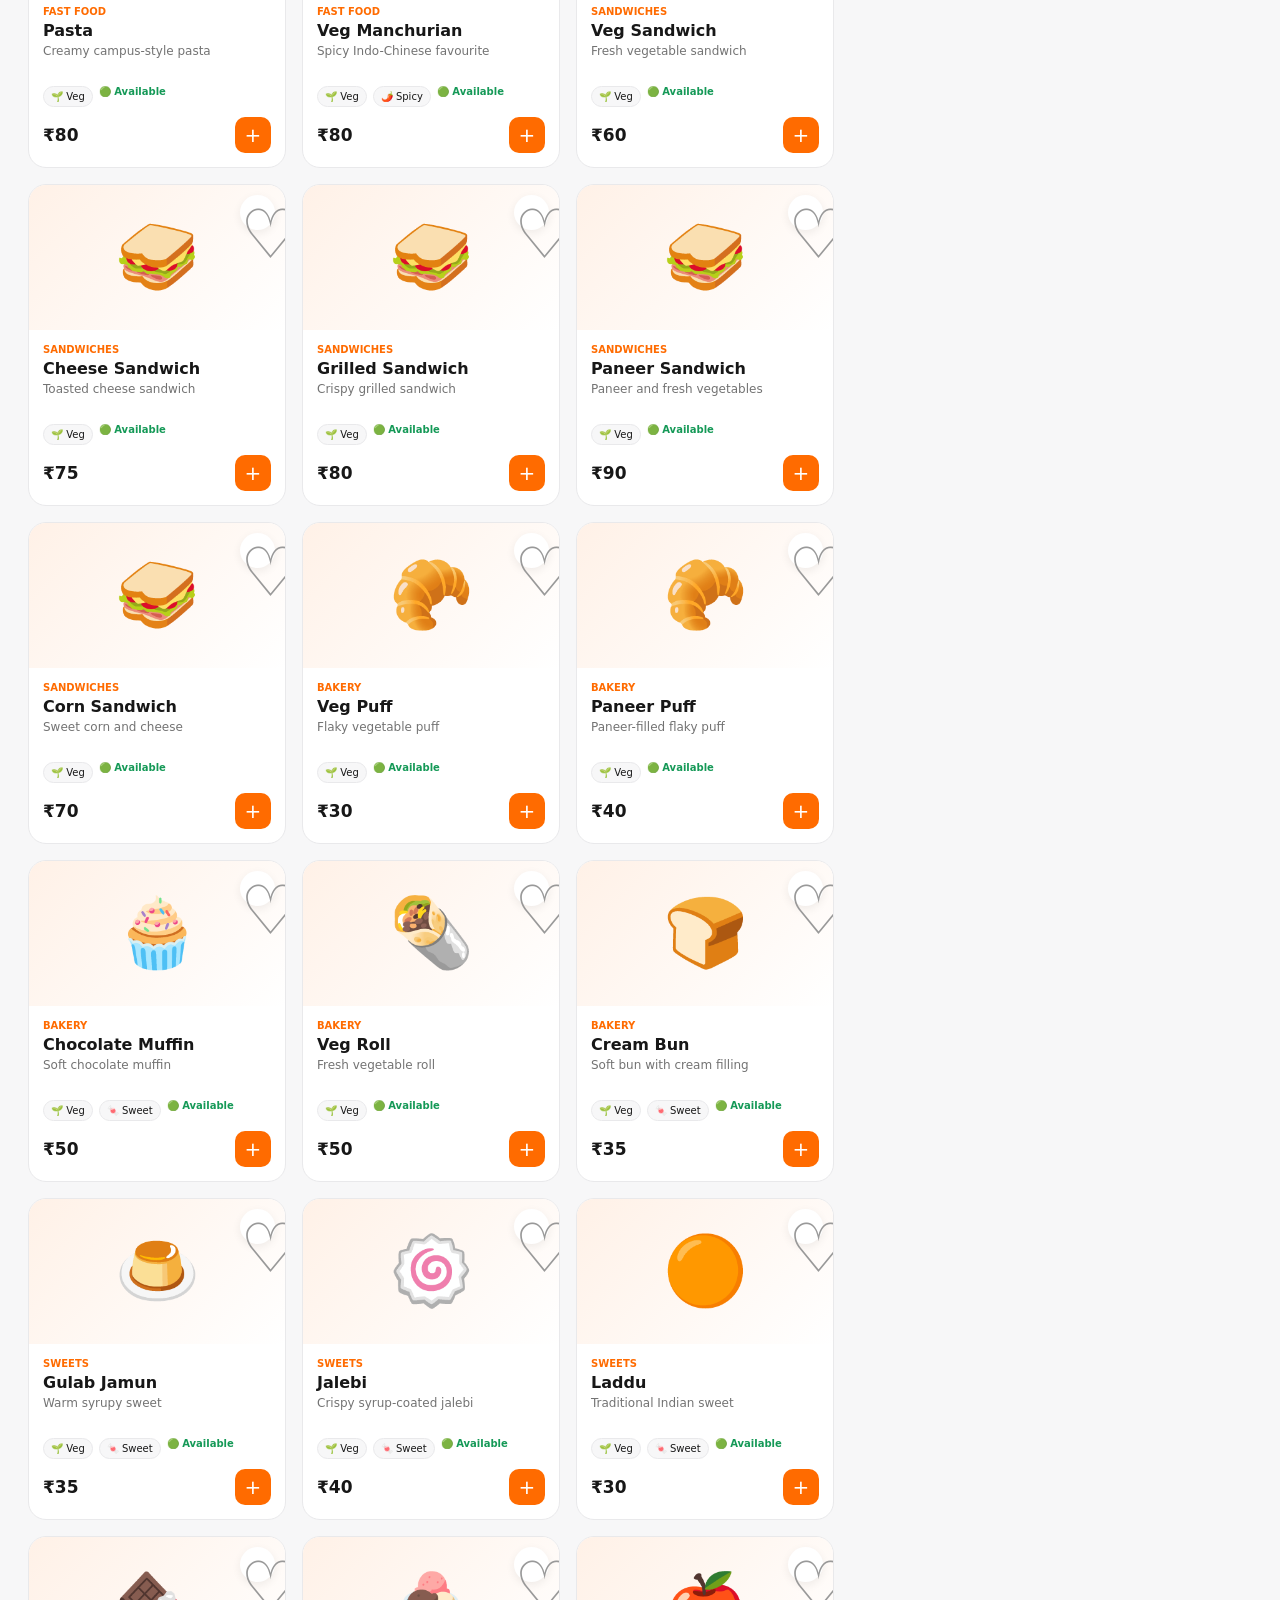
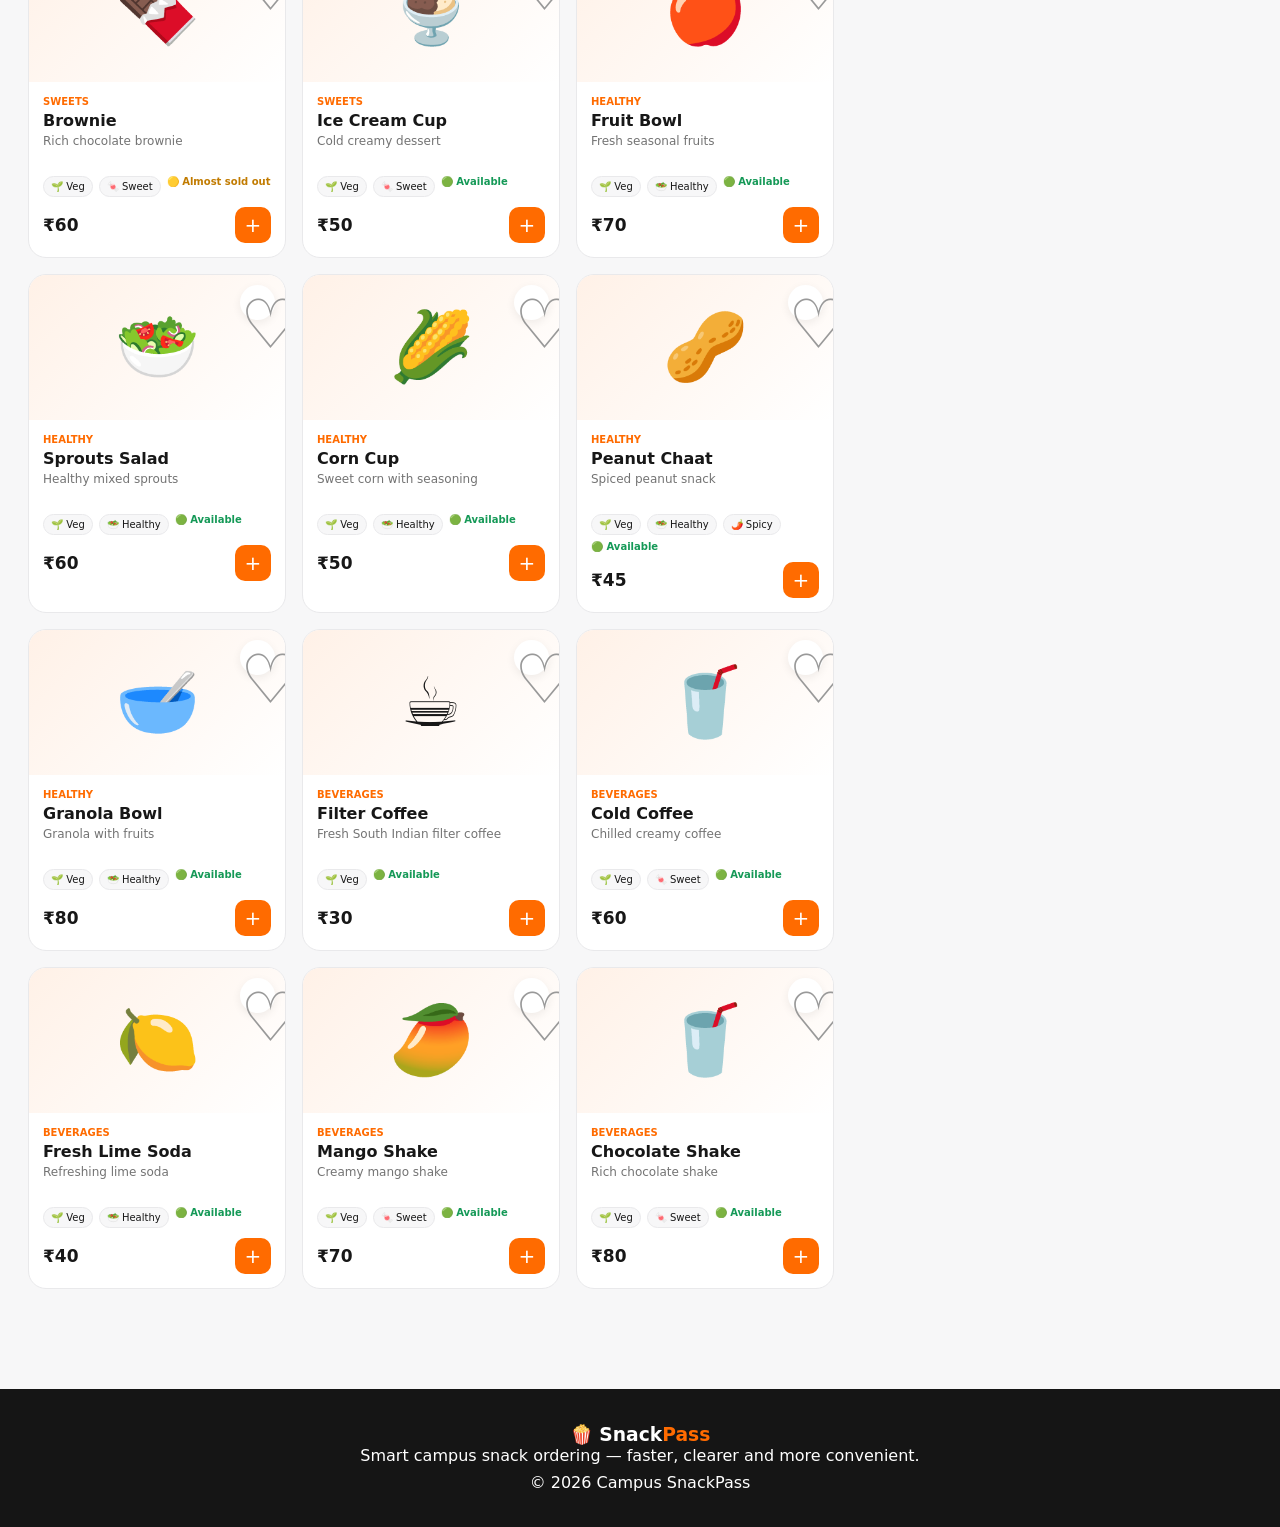
==== commit 458b3ffd: "adding most wanted food" ====
--- a/index.html
+++ b/index.html
@@ -2,2385 +2,314 @@
 <html lang="en">
 <head>
 <meta charset="UTF-8">
-<meta name="viewport" content="width=device-width, initial-scale=1.0">
-
-<title>SnackPass | Campus Snack Ordering</title>
-
+<meta name="viewport" content="width=device-width,initial-scale=1.0">
+<meta name="theme-color" content="#ff6b00">
+<title>SnackPass — Smart Campus Ordering</title>
 <style>
-
-*{
-    margin:0;
-    padding:0;
-    box-sizing:border-box;
-}
-
-:root{
-    --primary:#ff6b00;
-    --primary-light:#fff2e8;
-    --dark:#171717;
-    --text:#333;
-    --muted:#777;
-    --bg:#fafafa;
-    --white:#fff;
-    --border:#e8e8e8;
-    --success:#20a464;
-}
-
-body{
-    font-family:Inter,Arial,sans-serif;
-    background:var(--bg);
-    color:var(--text);
-}
-
-button,input{
-    font:inherit;
-}
-
-button{
-    cursor:pointer;
-}
-
-/* HEADER */
-
-header{
-    position:sticky;
-    top:0;
-    z-index:1000;
-    background:rgba(255,255,255,.95);
-    backdrop-filter:blur(12px);
-    border-bottom:1px solid var(--border);
-}
-
-.nav{
-    max-width:1400px;
-    margin:auto;
-    min-height:74px;
-    padding:0 30px;
-    display:flex;
-    align-items:center;
-    justify-content:space-between;
-}
-
-.logo{
-    display:flex;
-    align-items:center;
-    gap:10px;
-    font-size:25px;
-    font-weight:800;
-    color:var(--dark);
-}
-
-.logo-icon{
-    width:40px;
-    height:40px;
-    display:grid;
-    place-items:center;
-    background:var(--primary-light);
-    border-radius:12px;
-}
-
-.logo span{
-    color:var(--primary);
-}
-
-.nav-info{
-    display:flex;
-    align-items:center;
-    gap:18px;
-}
-
-.campus-badge{
-    background:#f4f4f4;
-    padding:8px 13px;
-    border-radius:30px;
-    font-size:13px;
-    font-weight:600;
-}
-
-.nav-cart{
-    position:relative;
-    width:45px;
-    height:45px;
-    border:0;
-    border-radius:12px;
-    background:var(--primary);
-    color:#fff;
-    font-size:20px;
-}
-
-.nav-cart-count{
-    position:absolute;
-    top:-6px;
-    right:-6px;
-    width:21px;
-    height:21px;
-    display:grid;
-    place-items:center;
-    background:#111;
-    color:#fff;
-    border-radius:50%;
-    font-size:11px;
-    font-weight:bold;
-}
-
-/* HERO */
-
-.hero{
-    max-width:1400px;
-    margin:auto;
-    padding:55px 30px 35px;
-    display:grid;
-    grid-template-columns:1.4fr 1fr;
-    gap:40px;
-    align-items:center;
-}
-
-.hero-content h1{
-    font-size:clamp(38px,5vw,68px);
-    line-height:1.03;
-    letter-spacing:-2px;
-    color:var(--dark);
-    margin-bottom:20px;
-}
-
-.hero-content h1 span{
-    color:var(--primary);
-}
-
-.hero-content p{
-    max-width:650px;
-    color:var(--muted);
-    font-size:18px;
-    margin-bottom:28px;
-}
-
-.hero-buttons{
-    display:flex;
-    gap:12px;
-}
-
-.primary-btn,
-.secondary-btn{
-    padding:13px 20px;
-    border-radius:12px;
-    font-weight:700;
-    transition:.25s;
-}
-
-.primary-btn{
-    background:var(--primary);
-    color:white;
-    border:0;
-}
-
-.primary-btn:hover{
-    transform:translateY(-2px);
-}
-
-.secondary-btn{
-    background:white;
-    color:var(--dark);
-    border:1px solid var(--border);
-}
-
-.hero-card{
-    min-height:280px;
-    border-radius:28px;
-    background:linear-gradient(135deg,#fff4e9,#ffe2cc);
-    display:flex;
-    align-items:center;
-    justify-content:center;
-    font-size:150px;
-}
-
-/* FEATURES */
-
-.features{
-    max-width:1400px;
-    margin:auto;
-    padding:15px 30px 35px;
-    display:grid;
-    grid-template-columns:repeat(4,1fr);
-    gap:15px;
-}
-
-.feature{
-    background:white;
-    border:1px solid var(--border);
-    border-radius:16px;
-    padding:18px;
-    display:flex;
-    gap:12px;
-    align-items:center;
-}
-
-.feature-icon{
-    font-size:26px;
-}
-
-.feature strong{
-    display:block;
-}
-
-.feature small{
-    color:var(--muted);
-}
-
-/* MAIN */
-
-.main{
-    max-width:1400px;
-    margin:auto;
-    padding:30px;
-    display:grid;
-    grid-template-columns:minmax(0,1fr) 380px;
-    gap:30px;
-    align-items:start;
-}
-
-.section-heading{
-    margin-bottom:20px;
-}
-
-.section-heading h2{
-    font-size:30px;
-    color:var(--dark);
-}
-
-.section-heading p{
-    color:var(--muted);
-}
-
-/* SEARCH */
-
-.search-box{
-    position:relative;
-    margin-bottom:18px;
-}
-
-.search-box input{
-    width:100%;
-    padding:16px 18px 16px 48px;
-    border:1px solid var(--border);
-    border-radius:14px;
-    background:white;
-    outline:none;
-}
-
-.search-box input:focus{
-    border-color:var(--primary);
-}
-
-.search-icon{
-    position:absolute;
-    left:17px;
-    top:50%;
-    transform:translateY(-50%);
-}
-
-/* CATEGORY */
-
-.categories{
-    display:flex;
-    gap:9px;
-    overflow-x:auto;
-    padding-bottom:12px;
-    margin-bottom:25px;
-    scrollbar-width:none;
-}
-
-.category-btn{
-    flex-shrink:0;
-    border:1px solid var(--border);
-    background:white;
-    padding:9px 15px;
-    border-radius:30px;
-    font-size:13px;
-    font-weight:600;
-}
-
-.category-btn.active{
-    background:var(--primary);
-    border-color:var(--primary);
-    color:white;
-}
-
-/* PRODUCTS */
-
-.product-grid{
-    display:grid;
-    grid-template-columns:repeat(3,minmax(0,1fr));
-    gap:18px;
-}
-
-.product{
-    background:white;
-    border:1px solid var(--border);
-    border-radius:18px;
-    overflow:hidden;
-    transition:.25s;
-    animation:fadeUp .4s ease;
-}
-
-.product:hover{
-    transform:translateY(-4px);
-    box-shadow:0 10px 35px rgba(0,0,0,.07);
-}
-
-.product-image{
-    height:155px;
-    display:grid;
-    place-items:center;
-    background:linear-gradient(135deg,#fff5ec,#fffaf7);
-    font-size:72px;
-}
-
-.product-body{
-    padding:16px;
-}
-
-.product-category{
-    color:var(--primary);
-    font-size:11px;
-    font-weight:800;
-    text-transform:uppercase;
-}
-
-.product-name{
-    margin:5px 0;
-    color:var(--dark);
-    font-size:17px;
-    font-weight:750;
-}
-
-.product-description{
-    color:var(--muted);
-    font-size:12px;
-    min-height:36px;
-}
-
-.product-bottom{
-    display:flex;
-    justify-content:space-between;
-    align-items:center;
-    margin-top:13px;
-}
-
-.price{
-    color:var(--dark);
-    font-size:17px;
-    font-weight:800;
-}
-
-.add-btn{
-    border:0;
-    width:36px;
-    height:36px;
-    border-radius:10px;
-    background:var(--primary);
-    color:white;
-    font-size:21px;
-}
-
-/* CART */
-
-.cart{
-    position:sticky;
-    top:94px;
-    background:white;
-    border:1px solid var(--border);
-    border-radius:20px;
-    box-shadow:0 10px 35px rgba(0,0,0,.07);
-    overflow:hidden;
-}
-
-.cart-header{
-    padding:20px;
-    display:flex;
-    justify-content:space-between;
-    border-bottom:1px solid var(--border);
-}
-
-.cart-count-label{
-    background:var(--primary-light);
-    color:var(--primary);
-    padding:5px 9px;
-    border-radius:20px;
-    font-size:12px;
-    font-weight:800;
-}
-
-.cart-items{
-    max-height:430px;
-    overflow-y:auto;
-}
-
-.empty-cart{
-    padding:45px 20px;
-    text-align:center;
-    color:#999;
-}
-
-.empty-cart-icon{
-    font-size:50px;
-}
-
-.cart-item{
-    padding:15px 18px;
-    display:grid;
-    grid-template-columns:45px 1fr auto;
-    gap:10px;
-    border-bottom:1px solid #f0f0f0;
-}
-
-.cart-item-icon{
-    width:45px;
-    height:45px;
-    display:grid;
-    place-items:center;
-    border-radius:10px;
-    background:var(--primary-light);
-}
-
-.cart-item-name{
-    font-size:13px;
-    font-weight:750;
-}
-
-.cart-item-price{
-    font-size:12px;
-    color:var(--muted);
-}
-
-.quantity-controls{
-    display:flex;
-    align-items:center;
-    gap:7px;
-    margin-top:7px;
-}
-
-.quantity-controls button{
-    width:25px;
-    height:25px;
-    border:1px solid var(--border);
-    border-radius:7px;
-    background:white;
-}
-
-.quantity{
-    min-width:15px;
-    text-align:center;
-    font-size:12px;
-    font-weight:800;
-}
-
-.remove-btn{
-    border:0;
-    background:transparent;
-    color:#aaa;
-}
-
-.cart-summary{
-    padding:18px;
-}
-
-.summary-row{
-    display:flex;
-    justify-content:space-between;
-    margin-bottom:10px;
-    font-size:14px;
-    color:#666;
-}
-
-.summary-row.total{
-    padding-top:13px;
-    margin-top:10px;
-    border-top:1px dashed #ddd;
-    color:var(--dark);
-    font-size:18px;
-    font-weight:800;
-}
-
-.checkout-btn{
-    width:100%;
-    border:0;
-    padding:15px;
-    border-radius:12px;
-    background:var(--primary);
-    color:white;
-    font-weight:800;
-}
-
-.checkout-btn:disabled{
-    opacity:.5;
-    cursor:not-allowed;
-}
-
-/* MOBILE CART */
-
-.mobile-cart-bar{
-    display:none;
-    position:fixed;
-    left:15px;
-    right:15px;
-    bottom:15px;
-    z-index:900;
-    padding:10px 13px;
-    background:#171717;
-    color:white;
-    border-radius:15px;
-    box-shadow:0 15px 40px rgba(0,0,0,.25);
-}
-
-.mobile-cart-inner{
-    display:flex;
-    align-items:center;
-    justify-content:space-between;
-}
-
-.mobile-cart-info strong{
-    display:block;
-}
-
-.mobile-cart-info small{
-    color:#bbb;
-}
-
-.mobile-cart-button{
-    border:0;
-    background:var(--primary);
-    color:white;
-    padding:10px 15px;
-    border-radius:10px;
-    font-weight:750;
-}
-
-/* MODAL */
-
-.modal-overlay{
-    position:fixed;
-    inset:0;
-    z-index:2000;
-    background:rgba(0,0,0,.58);
-    display:none;
-    align-items:center;
-    justify-content:center;
-    padding:20px;
-}
-
-.modal-overlay.active{
-    display:flex;
-}
-
-.checkout-modal{
-    width:min(600px,100%);
-    max-height:90vh;
-    overflow-y:auto;
-    background:white;
-    border-radius:22px;
-}
-
-.modal-header{
-    padding:22px;
-    display:flex;
-    justify-content:space-between;
-    align-items:center;
-    border-bottom:1px solid var(--border);
-}
-
-.close-modal{
-    border:0;
-    background:#f4f4f4;
-    width:35px;
-    height:35px;
-    border-radius:10px;
-}
-
-.checkout-content{
-    padding:22px;
-}
-
-.form-group{
-    margin-bottom:18px;
-}
-
-.form-group label{
-    display:block;
-    margin-bottom:7px;
-    font-size:13px;
-    font-weight:750;
-}
-
-.form-group input{
-    width:100%;
-    padding:13px 14px;
-    border:1px solid var(--border);
-    border-radius:11px;
-    outline:none;
-}
-
-/* PAYMENT */
-
-.payment-title{
-    margin:22px 0 12px;
-    font-size:17px;
-}
-
-.payment-option{
-    display:flex;
-    align-items:center;
-    gap:13px;
-    padding:14px;
-    margin-bottom:9px;
-    border:1px solid var(--border);
-    border-radius:12px;
-    cursor:pointer;
-    transition:.2s;
-}
-
-.payment-option:hover{
-    border-color:var(--primary);
-    background:var(--primary-light);
-}
-
-.payment-option:has(input:checked){
-    border-color:var(--primary);
-    background:var(--primary-light);
-}
-
-.payment-option input{
-    accent-color:var(--primary);
-}
-
-.payment-icon{
-    width:38px;
-    height:38px;
-    display:grid;
-    place-items:center;
-    background:white;
-    border-radius:9px;
-    font-size:20px;
-}
-
-.payment-details strong{
-    display:block;
-    font-size:14px;
-}
-
-.payment-details small{
-    color:var(--muted);
-    font-size:11px;
-}
-
-.modal-total{
-    margin-top:20px;
-    padding:15px;
-    background:#f8f8f8;
-    border-radius:12px;
-    display:flex;
-    justify-content:space-between;
-    font-weight:800;
-}
-
-.confirm-btn{
-    width:100%;
-    margin-top:15px;
-    border:0;
-    padding:15px;
-    border-radius:12px;
-    background:var(--primary);
-    color:white;
-    font-weight:800;
-}
-
-/* SUCCESS */
-
-.success-screen{
-    padding:35px 25px;
-    text-align:center;
-}
-
-.success-icon{
-    width:75px;
-    height:75px;
-    display:grid;
-    place-items:center;
-    margin:0 auto 18px;
-    border-radius:50%;
-    background:#e8f8ef;
-    color:var(--success);
-    font-size:40px;
-}
-
-.token-box{
-    margin:22px 0;
-    padding:18px;
-    border:2px dashed var(--primary);
-    border-radius:15px;
-    background:var(--primary-light);
-}
-
-.token-label{
-    display:block;
-    color:var(--muted);
-    font-size:12px;
-}
-
-.token{
-    color:var(--primary);
-    font-size:31px;
-    letter-spacing:2px;
-    font-weight:900;
-}
-
-.pickup-note{
-    padding:13px;
-    background:#f5f5f5;
-    border-radius:10px;
-    font-size:13px;
-}
-
-/* FOOTER */
-
-footer{
-    margin-top:50px;
-    padding:40px 30px;
-    background:#171717;
-    color:white;
-    text-align:center;
-}
-
-footer span{
-    color:var(--primary);
-}
-
-footer p{
-    color:#999;
-    font-size:13px;
-    margin-top:6px;
-}
-
-/* ANIMATION */
-
-@keyframes fadeUp{
-    from{
-        opacity:0;
-        transform:translateY(10px);
-    }
-    to{
-        opacity:1;
-        transform:translateY(0);
-    }
-}
-
-/* RESPONSIVE */
-
-@media(max-width:1100px){
-
-    .product-grid{
-        grid-template-columns:repeat(2,1fr);
-    }
-
-    .features{
-        grid-template-columns:repeat(2,1fr);
-    }
-
-}
-
-@media(max-width:850px){
-
-    .campus-badge{
-        display:none;
-    }
-
-    .hero{
-        grid-template-columns:1fr;
-        padding:40px 18px 25px;
-    }
-
-    .hero-card{
-        min-height:180px;
-        font-size:100px;
-    }
-
-    .features{
-        padding:10px 18px 25px;
-    }
-
-    .main{
-        display:block;
-        padding:25px 18px 100px;
-    }
-
-    .cart{
-        display:none;
-    }
-
-    .mobile-cart-bar{
-        display:block;
-    }
-
-}
-
-@media(max-width:600px){
-
-    .hero-content h1{
-        font-size:42px;
-    }
-
-    .hero-content p{
-        font-size:15px;
-    }
-
-    .features{
-        grid-template-columns:1fr;
-    }
-
-    .product-grid{
-        grid-template-columns:1fr 1fr;
-        gap:12px;
-    }
-
-    .product-image{
-        height:125px;
-        font-size:55px;
-    }
-
-    .product-body{
-        padding:12px;
-    }
-
-    .product-name{
-        font-size:14px;
-    }
-
-}
-
-@media(max-width:400px){
-
-    .product-grid{
-        grid-template-columns:1fr;
-    }
-
-}
-
+*{box-sizing:border-box;margin:0;padding:0}
+:root{--p:#ff6b00;--p2:#fff1e7;--ink:#171717;--muted:#737373;--bg:#f7f7f8;--card:#fff;--line:#e9e9eb;--green:#159957;--red:#d93025;--shadow:0 12px 35px rgba(0,0,0,.08)}
+body.dark{--ink:#f5f5f5;--muted:#aaa;--bg:#101010;--card:#191919;--line:#2c2c2c;--p2:#2b1b12;--shadow:0 12px 35px rgba(0,0,0,.3)}
+body{font-family:Inter,system-ui,-apple-system,Segoe UI,Arial,sans-serif;background:var(--bg);color:var(--ink);transition:.25s}
+button,input,select{font:inherit}button{cursor:pointer}
+header{position:sticky;top:0;z-index:1000;background:color-mix(in srgb,var(--card) 94%,transparent);backdrop-filter:blur(14px);border-bottom:1px solid var(--line)}
+.nav{max-width:1440px;margin:auto;min-height:70px;padding:0 28px;display:flex;align-items:center;justify-content:space-between}
+.logo{font-size:24px;font-weight:900}.logo span{color:var(--p)}
+.nav-actions{display:flex;gap:9px;align-items:center}
+.icon-btn{border:1px solid var(--line);background:var(--card);color:var(--ink);width:42px;height:42px;border-radius:12px}
+.cart-btn{background:var(--p);color:#fff;border:0;position:relative}
+.badge{position:absolute;right:-5px;top:-6px;background:var(--ink);color:var(--card);width:20px;height:20px;border-radius:50%;font-size:11px;display:grid;place-items:center}
+.hero{max-width:1440px;margin:auto;padding:48px 28px 28px;display:grid;grid-template-columns:1.35fr .65fr;gap:30px;align-items:center}
+.hero h1{font-size:clamp(40px,5vw,68px);line-height:1;letter-spacing:-2px;margin-bottom:18px}.hero h1 span{color:var(--p)}
+.hero p{max-width:700px;color:var(--muted);font-size:17px;line-height:1.6}.hero-card{min-height:280px;border-radius:28px;background:linear-gradient(135deg,#fff4e9,#ffd8bb);display:grid;place-items:center;font-size:145px}
+.hero-strip{max-width:1440px;margin:0 auto 10px;padding:0 28px;display:flex;gap:10px;overflow:auto}
+.pill{white-space:nowrap;background:var(--card);border:1px solid var(--line);border-radius:30px;padding:9px 13px;font-size:13px;font-weight:700}
+.main{max-width:1440px;margin:auto;padding:25px 28px 100px;display:grid;grid-template-columns:minmax(0,1fr) 390px;gap:28px;align-items:start}
+.section-head{display:flex;justify-content:space-between;align-items:end;margin-bottom:18px}.section-head h2{font-size:28px}.section-head p{color:var(--muted);margin-top:5px}
+.search{position:relative;margin-bottom:14px}.search input{width:100%;padding:15px 18px 15px 45px;border:1px solid var(--line);background:var(--card);color:var(--ink);border-radius:14px;outline:0}.search span{position:absolute;left:16px;top:50%;transform:translateY(-50%)}
+.categories,.tags{display:flex;gap:8px;overflow:auto;padding-bottom:12px;scrollbar-width:none}.filter{white-space:nowrap;border:1px solid var(--line);background:var(--card);color:var(--ink);padding:9px 14px;border-radius:30px;font-size:13px;font-weight:700}.filter.active{background:var(--p);border-color:var(--p);color:#fff}
+.discovery{display:grid;grid-template-columns:1fr 1fr;gap:14px;margin:18px 0 25px}
+.discovery-card{background:var(--card);border:1px solid var(--line);border-radius:18px;padding:17px}.discovery-card h3{font-size:17px;margin-bottom:11px}.mini-list{display:flex;gap:8px;overflow:auto}.mini{min-width:125px;border:1px solid var(--line);border-radius:12px;padding:10px;background:var(--bg)}.mini b{display:block;font-size:13px}.mini small{color:var(--muted)}
+.grid{display:grid;grid-template-columns:repeat(3,minmax(0,1fr));gap:16px}
+.product{background:var(--card);border:1px solid var(--line);border-radius:18px;overflow:hidden;transition:.22s;animation:up .35s}.product:hover{transform:translateY(-4px);box-shadow:var(--shadow)}
+.product-img{height:145px;background:linear-gradient(135deg,var(--p2),var(--card));display:grid;place-items:center;font-size:68px;position:relative}.fav{position:absolute;right:10px;top:10px;width:35px;height:35px;border:0;border-radius:50%;background:var(--card);color:#999;box-shadow:0 3px 10px #0001}.fav.on{color:#e53935}
+.product-body{padding:14px}.cat{font-size:10px;color:var(--p);font-weight:900;text-transform:uppercase}.product h3{font-size:16px;margin:4px 0}.desc{font-size:12px;color:var(--muted);min-height:34px}.meta{display:flex;gap:6px;flex-wrap:wrap;margin:8px 0}.tag{font-size:10px;background:var(--bg);border:1px solid var(--line);padding:4px 7px;border-radius:20px}.status{font-size:10px;font-weight:800}.available{color:var(--green)}.low{color:#c17b00}.sold{color:var(--red)}
+.bottom{display:flex;justify-content:space-between;align-items:center;margin-top:10px}.price{font-weight:900;font-size:17px}.add{background:var(--p);color:#fff;border:0;border-radius:10px;width:36px;height:36px;font-size:20px}.add:disabled{opacity:.4;cursor:not-allowed}
+.cart{position:sticky;top:88px;background:var(--card);border:1px solid var(--line);border-radius:20px;overflow:hidden;box-shadow:var(--shadow)}.cart-head{padding:18px;border-bottom:1px solid var(--line);display:flex;justify-content:space-between}.count-label{background:var(--p2);color:var(--p);padding:5px 9px;border-radius:20px;font-size:11px;font-weight:800}.cart-items{max-height:390px;overflow:auto}.empty{text-align:center;padding:40px 18px;color:var(--muted)}.empty div{font-size:45px}
+.cart-item{padding:13px 16px;display:grid;grid-template-columns:43px 1fr auto;gap:9px;border-bottom:1px solid var(--line)}.cart-icon{width:43px;height:43px;border-radius:10px;background:var(--p2);display:grid;place-items:center}.cart-name{font-weight:800;font-size:13px}.cart-sub{font-size:11px;color:var(--muted)}.qty{display:flex;gap:6px;align-items:center;margin-top:7px}.qty button{width:24px;height:24px;border:1px solid var(--line);background:var(--card);color:var(--ink);border-radius:7px}.remove{border:0;background:none;color:#aaa}
+.summary{padding:17px}.row{display:flex;justify-content:space-between;color:var(--muted);font-size:13px;margin-bottom:9px}.row.total{border-top:1px dashed var(--line);padding-top:13px;color:var(--ink);font-size:18px;font-weight:900}.checkout{width:100%;border:0;background:var(--p);color:#fff;padding:14px;border-radius:12px;font-weight:900}.checkout:disabled{opacity:.4}
+.mobile-bar{display:none;position:fixed;z-index:900;left:12px;right:12px;bottom:12px;background:#171717;color:#fff;border-radius:15px;padding:10px 12px;box-shadow:0 15px 40px #0005}.mobile-bar>div{display:flex;justify-content:space-between;align-items:center}.mobile-bar button{background:var(--p);color:#fff;border:0;padding:10px 14px;border-radius:10px;font-weight:800}
+.modal{display:none;position:fixed;z-index:2000;inset:0;background:#0009;padding:18px;align-items:center;justify-content:center}.modal.open{display:flex}.modal-box{width:min(680px,100%);max-height:92vh;overflow:auto;background:var(--card);border-radius:22px}.modal-head{padding:19px 21px;border-bottom:1px solid var(--line);display:flex;justify-content:space-between}.close{border:0;background:var(--bg);color:var(--ink);width:35px;height:35px;border-radius:9px}.modal-content{padding:21px}.field{margin-bottom:14px}.field label{display:block;font-size:12px;font-weight:800;margin-bottom:6px}.field input,.field select{width:100%;padding:12px;border:1px solid var(--line);background:var(--card);color:var(--ink);border-radius:10px;outline:0}
+.payment{display:grid;grid-template-columns:1fr 1fr;gap:9px}.pay{border:1px solid var(--line);border-radius:12px;padding:13px;display:flex;gap:9px;align-items:center}.pay:has(input:checked){border-color:var(--p);background:var(--p2)}.pay input{accent-color:var(--p)}.pay small{display:block;color:var(--muted);font-size:10px}
+.order-total{margin-top:15px;background:var(--bg);padding:14px;border-radius:11px;display:flex;justify-content:space-between;font-weight:900}.confirm{width:100%;margin-top:13px;border:0;background:var(--p);color:#fff;padding:14px;border-radius:11px;font-weight:900}
+.success{text-align:center;padding:30px 20px}.success-icon{width:70px;height:70px;margin:auto auto 14px;border-radius:50%;background:#e7f8ee;color:var(--green);display:grid;place-items:center;font-size:38px}.token{border:2px dashed var(--p);background:var(--p2);border-radius:15px;padding:15px;margin:20px 0}.token small{display:block;color:var(--muted)}.token strong{font-size:30px;color:var(--p);letter-spacing:2px}
+.progress{display:flex;justify-content:space-between;margin:20px 0 10px;gap:5px}.step{flex:1;text-align:center;font-size:10px;color:var(--muted)}.step i{display:block;width:27px;height:27px;margin:auto auto 5px;border-radius:50%;background:var(--bg);padding-top:6px;font-style:normal}.step.done{color:var(--green);font-weight:800}.step.done i{background:#e7f8ee}
+.deal{border:1px solid var(--line);padding:12px;border-radius:12px;margin-bottom:9px;display:flex;justify-content:space-between;align-items:center}.deal small{color:var(--muted);display:block}.deal button{background:var(--p);color:#fff;border:0;border-radius:8px;padding:7px 10px;font-size:12px}
+.history-card{border:1px solid var(--line);padding:13px;border-radius:12px;margin-bottom:9px}.history-card header{position:static;background:none;border:0;padding:0;min-height:auto}.history-card .items{font-size:12px;color:var(--muted);margin:7px 0}.history-card button{border:0;background:var(--p2);color:var(--p);padding:7px 10px;border-radius:8px;font-weight:800}
+.help{line-height:1.6;color:var(--muted)}footer{background:#151515;color:#fff;text-align:center;padding:35px 20px}footer span{color:var(--p)}
+.toast{position:fixed;z-index:3000;left:50%;bottom:25px;transform:translate(-50%,20px);background:#171717;color:#fff;padding:12px 16px;border-radius:11px;opacity:0;pointer-events:none;transition:.25s;font-size:13px}.toast.show{opacity:1;transform:translate(-50%,0)}
+@keyframes up{from{opacity:0;transform:translateY(8px)}to{opacity:1;transform:none}}
+@media(max-width:1100px){.grid{grid-template-columns:repeat(2,1fr)}.main{grid-template-columns:minmax(0,1fr) 340px}}
+@media(max-width:850px){.hero{grid-template-columns:1fr;padding:38px 18px 22px}.hero-card{min-height:180px;font-size:100px}.main{display:block;padding:22px 18px 100px}.cart{display:none}.mobile-bar{display:block}.grid{grid-template-columns:repeat(2,1fr)}}
+@media(max-width:600px){.nav{padding:0 16px}.hero h1{font-size:43px}.hero p{font-size:15px}.hero-strip{padding:0 18px}.main{padding-left:14px;padding-right:14px}.grid{gap:10px}.product-img{height:120px;font-size:54px}.product-body{padding:11px}.product h3{font-size:14px}.discovery{grid-template-columns:1fr}.payment{grid-template-columns:1fr}.section-head{align-items:start;flex-direction:column;gap:5px}}
+@media(max-width:390px){.grid{grid-template-columns:1fr}}
 </style>
 </head>
-
 <body>
 
-<header>
-
-<nav class="nav">
-
-    <div class="logo">
-        <div class="logo-icon">🍿</div>
-        Snack<span>Pass</span>
+<header><nav class="nav">
+  <div class="logo">🍿 Snack<span>Pass</span></div>
+  <div class="nav-actions">
+    <button class="icon-btn" onclick="openModal('historyModal')" title="Order history">📋</button>
+    <button class="icon-btn" onclick="openModal('favoritesModal')" title="Favorites">❤️</button>
+    <button class="icon-btn" onclick="toggleDark()" id="themeBtn">🌙</button>
+    <button class="icon-btn cart-btn" onclick="openCart()">🛒<span class="badge" id="navCount">0</span></button>
+  </div>
+</nav></header>
+
+<section class="hero">
+  <div>
+    <h1>Order ahead.<br><span>Skip the queue.</span><br>Grab your snacks.</h1>
+    <p>Smart campus ordering for busy students. Discover popular snacks, build your order, choose your pickup point, pay your way and collect using a secure token or QR.</p>
+  </div>
+  <div class="hero-card">🍟</div>
+</section>
+
+<div class="hero-strip">
+  <div class="pill">⭐ Popular</div><div class="pill">🔥 Trending Now</div><div class="pill">🎓 Student Deals</div><div class="pill">⚡ Fast Pickup</div><div class="pill">🎁 Loyalty Rewards</div><div class="pill">📍 Multiple Counters</div>
+</div>
+
+<main class="main">
+<section>
+  <div class="section-head"><div><h2>Explore Snacks</h2><p>45+ campus favourites, filtered for you.</p></div><button class="filter" onclick="openModal('dealsModal')">🏷️ View Deals</button></div>
+
+  <div class="search"><span>🔎</span><input id="search" placeholder="Search snacks, ingredients or categories..."></div>
+
+  <div class="categories" id="categories"></div>
+
+  <div class="tags">
+    <button class="filter active" data-smart="all">All</button>
+    <button class="filter" data-smart="veg">🌱 Vegetarian</button>
+    <button class="filter" data-smart="healthy">🥗 Healthy</button>
+    <button class="filter" data-smart="spicy">🌶️ Spicy</button>
+    <button class="filter" data-smart="sweet">🍬 Sweet</button>
+    <button class="filter" data-price="50">💰 Under ₹50</button>
+    <button class="filter" data-price="100">💰 Under ₹100</button>
+  </div>
+
+  <div class="discovery">
+    <div class="discovery-card"><h3>🔥 Trending Now</h3><div class="mini-list" id="trending"></div></div>
+    <div class="discovery-card"><h3>⭐ Popular Snacks</h3><div class="mini-list" id="popular"></div></div>
+  </div>
+
+  <div class="section-head"><div><h2>All Snacks</h2><p id="resultText"></p></div></div>
+  <div class="grid" id="products"></div>
+</section>
+
+<aside class="cart" id="cartPanel">
+  <div class="cart-head"><h3>Your Order</h3><span class="count-label" id="cartLabel">0 items</span></div>
+  <div class="cart-items" id="cartItems"></div>
+  <div class="summary">
+    <div class="row"><span>Subtotal</span><b id="subtotal">₹0</b></div>
+    <div class="row"><span>Service Fee</span><b id="fee">₹0</b></div>
+    <div class="row"><span>Discount</span><b id="discount">−₹0</b></div>
+    <div class="row"><span>Loyalty points</span><b id="pointsEarn">+0</b></div>
+    <div class="row total"><span>Total</span><b id="total">₹0</b></div>
+    <button class="checkout" id="checkoutBtn" onclick="openCheckout()" disabled>Proceed to Checkout →</button>
+  </div>
+</aside>
+</main>
+
+<div class="mobile-bar"><div><div><b id="mobileCount">0 items</b><br><small id="mobileTotal">₹0</small></div><button onclick="openCart()">View Cart →</button></div></div>
+
+<!-- CHECKOUT -->
+<div class="modal" id="checkoutModal"><div class="modal-box">
+  <div class="modal-head"><h2>Complete Your Order</h2><button class="close" onclick="closeModal('checkoutModal')">✕</button></div>
+  <div class="modal-content" id="checkoutContent">
+    <div class="field"><label>Your Name</label><input id="customerName" placeholder="Enter your name"></div>
+    <div class="field"><label>Phone Number</label><input id="phone" maxlength="10" placeholder="10-digit mobile number"></div>
+    <div class="field"><label>📍 Pickup Counter</label><select id="counter"><option>Counter A — Main Canteen</option><option>Counter B — Food Court</option><option>Counter C — Block C</option></select></div>
+    <div class="field"><label>🕐 Preferred Pickup Time</label><select id="pickupTime"><option>ASAP — Ready in ~10 min</option><option>15 minutes</option><option>30 minutes</option><option>45 minutes</option></select></div>
+    <h3 style="margin:18px 0 10px">💳 Payment Method</h3>
+    <div class="payment">
+      <label class="pay"><input type="radio" name="payment" value="UPI"><span>📱</span><div><b>UPI</b><small>Google Pay, PhonePe, Paytm</small></div></label>
+      <label class="pay"><input type="radio" name="payment" value="Credit / Debit Card"><span>💳</span><div><b>Card</b><small>Credit or debit card</small></div></label>
+      <label class="pay"><input type="radio" name="payment" value="Net Banking"><span>🏦</span><div><b>Net Banking</b><small>Pay through your bank</small></div></label>
+      <label class="pay"><input type="radio" name="payment" value="Cash at Counter"><span>💵</span><div><b>Cash at Counter</b><small>Pay during pickup</small></div></label>
     </div>
-
-    <div class="nav-info">
-
-        <div class="campus-badge">
-            🎓 Campus Ordering
-        </div>
-
-        <button class="nav-cart" onclick="scrollToCart()">
-            🛒
-            <span class="nav-cart-count" id="navCartCount">0</span>
-        </button>
-
-    </div>
-
-</nav>
-
-</header>
-
-
-<section class="hero">
-
-    <div class="hero-content">
-
-        <h1>
-            Order ahead.<br>
-            <span>Skip the queue.</span><br>
-            Grab your snacks.
-        </h1>
-
-        <p>
-            Discover your favourite campus snacks, build your order,
-            pay your way, and collect it using your unique pickup token.
-        </p>
-
-        <div class="hero-buttons">
-
-            <button
-                class="primary-btn"
-                onclick="document.getElementById('menu').scrollIntoView()">
-
-                Browse Snacks →
-
-            </button>
-
-            <button
-                class="secondary-btn"
-                onclick="scrollToCart()">
-
-                View Cart
-
-            </button>
-
-        </div>
-
-    </div>
-
-    <div class="hero-card">
-        🍟
-    </div>
-
-</section>
-
-
-<section class="features">
-
-    <div class="feature">
-        <div class="feature-icon">⚡</div>
-        <div>
-            <strong>Order Faster</strong>
-            <small>Skip long queues</small>
-        </div>
-    </div>
-
-    <div class="feature">
-        <div class="feature-icon">🔎</div>
-        <div>
-            <strong>Find Easily</strong>
-            <small>Search 45+ snacks</small>
-        </div>
-    </div>
-
-    <div class="feature">
-        <div class="feature-icon">💳</div>
-        <div>
-            <strong>Pay Your Way</strong>
-            <small>Multiple payment modes</small>
-        </div>
-    </div>
-
-    <div class="feature">
-        <div class="feature-icon">🎟️</div>
-        <div>
-            <strong>Easy Pickup</strong>
-            <small>Use your order token</small>
-        </div>
-    </div>
-
-</section>
-
-
-<main class="main" id="menu">
-
-<section class="menu-section">
-
-    <div class="section-heading">
-
-        <h2>Explore Snacks</h2>
-
-        <p>
-            Fresh favourites for every campus craving.
-        </p>
-
-    </div>
-
-
-    <div class="search-box">
-
-        <span class="search-icon">🔎</span>
-
-        <input
-            type="text"
-            id="searchInput"
-            placeholder="Search snacks...">
-
-    </div>
-
-
-    <div class="categories">
-
-        <button class="category-btn active" data-category="All">
-            All
-        </button>
-
-        <button class="category-btn" data-category="South Indian">
-            South Indian
-        </button>
-
-        <button class="category-btn" data-category="Fried Snacks">
-            Fried Snacks
-        </button>
-
-        <button class="category-btn" data-category="Fast Food">
-            Fast Food
-        </button>
-
-        <button class="category-btn" data-category="Sandwiches">
-            Sandwiches
-        </button>
-
-        <button class="category-btn" data-category="Bakery">
-            Bakery
-        </button>
-
-        <button class="category-btn" data-category="Sweets">
-            Sweets
-        </button>
-
-        <button class="category-btn" data-category="Healthy">
-            Healthy
-        </button>
-
-        <button class="category-btn" data-category="Beverages">
-            Beverages
-        </button>
-
-    </div>
-
-
-    <div class="product-grid" id="productGrid"></div>
-
-</section>
-
-
-<aside class="cart" id="desktopCart">
-
-    <div class="cart-header">
-
-        <h3>Your Order</h3>
-
-        <span
-            class="cart-count-label"
-            id="cartCountLabel">
-
-            0 items
-
-        </span>
-
-    </div>
-
-    <div class="cart-items" id="cartItems"></div>
-
-    <div class="cart-summary">
-
-        <div class="summary-row">
-            <span>Subtotal</span>
-            <strong id="subtotal">₹0</strong>
-        </div>
-
-        <div class="summary-row">
-            <span>Service Fee</span>
-            <strong id="serviceFee">₹0</strong>
-        </div>
-
-        <div class="summary-row total">
-            <span>Total</span>
-            <strong id="total">₹0</strong>
-        </div>
-
-        <button
-            class="checkout-btn"
-            id="checkoutBtn"
-            onclick="openCheckout()"
-            disabled>
-
-            Proceed to Checkout →
-
-        </button>
-
-    </div>
-
-</aside>
-
-</main>
-
-
-<div class="mobile-cart-bar">
-
-    <div class="mobile-cart-inner">
-
-        <div class="mobile-cart-info">
-
-            <strong id="mobileCartItems">
-                0 items
-            </strong>
-
-            <small id="mobileCartTotal">
-                ₹0
-            </small>
-
-        </div>
-
-        <button
-            class="mobile-cart-button"
-            onclick="openCheckout()">
-
-            View Cart →
-
-        </button>
-
-    </div>
-
-</div>
-
-
-<!-- CHECKOUT -->
-
-<div class="modal-overlay" id="checkoutModal">
-
-<div class="checkout-modal">
-
-    <div class="modal-header">
-
-        <h2>Complete Your Order</h2>
-
-        <button
-            class="close-modal"
-            onclick="closeCheckout()">
-
-            ✕
-
-        </button>
-
-    </div>
-
-
-    <div class="checkout-content" id="checkoutContent">
-
-        <div class="form-group">
-
-            <label>Your Name</label>
-
-            <input
-                type="text"
-                id="customerName"
-                placeholder="Enter your name">
-
-        </div>
-
-
-        <div class="form-group">
-
-            <label>Phone Number</label>
-
-            <input
-                type="tel"
-                id="customerPhone"
-                maxlength="10"
-                placeholder="Enter 10-digit number">
-
-        </div>
-
-
-        <!-- PAYMENT MODES ADDED -->
-
-        <h3 class="payment-title">
-            Choose Payment Method
-        </h3>
-
-
-        <label class="payment-option">
-
-            <input
-                type="radio"
-                name="payment"
-                value="UPI">
-
-            <div class="payment-icon">
-                📱
-            </div>
-
-            <div class="payment-details">
-
-                <strong>UPI</strong>
-
-                <small>
-                    Google Pay, PhonePe, Paytm and more
-                </small>
-
-            </div>
-
-        </label>
-
-
-        <label class="payment-option">
-
-            <input
-                type="radio"
-                name="payment"
-                value="Credit / Debit Card">
-
-            <div class="payment-icon">
-                💳
-            </div>
-
-            <div class="payment-details">
-
-                <strong>Credit / Debit Card</strong>
-
-                <small>
-                    Pay securely using your card
-                </small>
-
-            </div>
-
-        </label>
-
-
-        <label class="payment-option">
-
-            <input
-                type="radio"
-                name="payment"
-                value="Net Banking">
-
-            <div class="payment-icon">
-                🏦
-            </div>
-
-            <div class="payment-details">
-
-                <strong>Net Banking</strong>
-
-                <small>
-                    Pay through your bank account
-                </small>
-
-            </div>
-
-        </label>
-
-
-        <label class="payment-option">
-
-            <input
-                type="radio"
-                name="payment"
-                value="Cash at Counter">
-
-            <div class="payment-icon">
-                💵
-            </div>
-
-            <div class="payment-details">
-
-                <strong>Cash at Counter</strong>
-
-                <small>
-                    Pay when you collect your order
-                </small>
-
-            </div>
-
-        </label>
-
-
-        <div class="modal-total">
-
-            <span>Order Total</span>
-
-            <span id="modalTotal">
-                ₹0
-            </span>
-
-        </div>
-
-
-        <button
-            class="confirm-btn"
-            onclick="confirmOrder()">
-
-            Confirm Order & Generate Token 🎟️
-
-        </button>
-
-    </div>
-
-</div>
-
-</div>
-
-
-<footer>
-
-    <h3>
-        🍿 Snack<span>Pass</span>
-    </h3>
-
-    <p>
-        Smart campus snack ordering made simple.
-    </p>
-
-    <p>
-        Order ahead. Skip the queue. Enjoy your snacks.
-    </p>
-
-</footer>
-
+    <div class="order-total"><span>Order Total</span><span id="modalTotal">₹0</span></div>
+    <button class="confirm" onclick="confirmOrder()">Confirm Order & Generate Token 🎟️</button>
+  </div>
+</div></div>
+
+<!-- HISTORY -->
+<div class="modal" id="historyModal"><div class="modal-box">
+  <div class="modal-head"><h2>📋 Order History</h2><button class="close" onclick="closeModal('historyModal')">✕</button></div>
+  <div class="modal-content" id="history"></div>
+</div></div>
+
+<!-- FAVORITES -->
+<div class="modal" id="favoritesModal"><div class="modal-box">
+  <div class="modal-head"><h2>❤️ My Favorites</h2><button class="close" onclick="closeModal('favoritesModal')">✕</button></div>
+  <div class="modal-content" id="favorites"></div>
+</div></div>
+
+<!-- DEALS -->
+<div class="modal" id="dealsModal"><div class="modal-box">
+  <div class="modal-head"><h2>🎓 Student Deals</h2><button class="close" onclick="closeModal('dealsModal')">✕</button></div>
+  <div class="modal-content">
+    <div class="deal"><div><b>⚡ Student Combo</b><small>Burger + Fries + Cold Coffee · Save ₹31</small></div><button onclick="addCombo()">Add ₹149</button></div>
+    <div class="deal"><div><b>☕ Evening Break</b><small>Masala Dosa + Filter Coffee · Save ₹10</small></div><button onclick="addCombo2()">Add ₹80</button></div>
+    <div class="deal"><div><b>🎉 First Order Offer</b><small>₹20 off your first eligible order</small></div><button onclick="toast('First-order offer will apply automatically')">View</button></div>
+    <div class="deal"><div><b>🎁 Loyalty Rewards</b><small id="loyaltyText">Earn 1 point for every ₹10 spent.</small></div><button onclick="toast('Keep ordering to earn points!')">Learn</button></div>
+  </div>
+</div></div>
+
+<!-- SUPPORT -->
+<div class="modal" id="helpModal"><div class="modal-box">
+  <div class="modal-head"><h2>🆘 Help & Support</h2><button class="close" onclick="closeModal('helpModal')">✕</button></div>
+  <div class="modal-content help">
+    <p><b>Order issue?</b> Check your order token and history first.</p><p><b>Wrong item?</b> Show your token at the pickup counter.</p><p><b>Payment problem?</b> Keep your transaction reference and contact the canteen desk.</p><p><b>Need to report something?</b></p>
+    <button class="confirm" onclick="toast('Issue report form opened');closeModal('helpModal')">Report an Issue</button>
+  </div>
+</div></div>
+
+<footer><h3>🍿 Snack<span>Pass</span></h3><p>Smart campus snack ordering — faster, clearer and more convenient.</p><p style="margin-top:8px">© 2026 Campus SnackPass</p></footer>
+<div class="toast" id="toast"></div>
 
 <script>
-
-/* =========================
-   ORIGINAL SNACK MENU
-========================= */
-
-const snacks = [
-
-    {
-        id:1,
-        name:"Idli",
-        category:"South Indian",
-        price:30,
-        emoji:"🍚",
-        description:"Soft steamed rice cakes"
-    },
-
-    {
-        id:2,
-        name:"Mini Idli",
-        category:"South Indian",
-        price:35,
-        emoji:"🍚",
-        description:"Bite-sized idlis with chutney"
-    },
-
-    {
-        id:3,
-        name:"Masala Dosa",
-        category:"South Indian",
-        price:60,
-        emoji:"🥞",
-        description:"Crispy dosa with potato masala"
-    },
-
-    {
-        id:4,
-        name:"Plain Dosa",
-        category:"South Indian",
-        price:45,
-        emoji:"🥞",
-        description:"Classic crispy dosa"
-    },
-
-    {
-        id:5,
-        name:"Onion Uttapam",
-        category:"South Indian",
-        price:55,
-        emoji:"🥞",
-        description:"Soft uttapam with onions"
-    },
-
-    {
-        id:6,
-        name:"Medu Vada",
-        category:"South Indian",
-        price:35,
-        emoji:"🍩",
-        description:"Crispy lentil vada"
-    },
-
-    {
-        id:7,
-        name:"Samosa",
-        category:"Fried Snacks",
-        price:20,
-        emoji:"🔺",
-        description:"Crispy potato-filled samosa"
-    },
-
-    {
-        id:8,
-        name:"Onion Pakoda",
-        category:"Fried Snacks",
-        price:35,
-        emoji:"🥨",
-        description:"Crunchy onion fritters"
-    },
-
-    {
-        id:9,
-        name:"Bread Pakoda",
-        category:"Fried Snacks",
-        price:35,
-        emoji:"🍞",
-        description:"Golden fried bread snack"
-    },
-
-    {
-        id:10,
-        name:"Aloo Bonda",
-        category:"Fried Snacks",
-        price:30,
-        emoji:"🟡",
-        description:"Spiced potato fritter"
-    },
-
-    {
-        id:11,
-        name:"Paneer Pakoda",
-        category:"Fried Snacks",
-        price:60,
-        emoji:"🧀",
-        description:"Crispy paneer bites"
-    },
-
-    {
-        id:12,
-        name:"French Fries",
-        category:"Fried Snacks",
-        price:50,
-        emoji:"🍟",
-        description:"Crispy golden fries"
-    },
-
-    {
-        id:13,
-        name:"Veg Burger",
-        category:"Fast Food",
-        price:70,
-        emoji:"🍔",
-        description:"Classic vegetable burger"
-    },
-
-    {
-        id:14,
-        name:"Cheese Burger",
-        category:"Fast Food",
-        price:90,
-        emoji:"🍔",
-        description:"Loaded with melted cheese"
-    },
-
-    {
-        id:15,
-        name:"Veg Pizza",
-        category:"Fast Food",
-        price:100,
-        emoji:"🍕",
-        description:"Cheesy vegetable pizza"
-    },
-
-    {
-        id:16,
-        name:"Cheese Pizza",
-        category:"Fast Food",
-        price:110,
-        emoji:"🍕",
-        description:"Classic cheese-loaded pizza"
-    },
-
-    {
-        id:17,
-        name:"Veg Momos",
-        category:"Fast Food",
-        price:70,
-        emoji:"🥟",
-        description:"Steamed vegetable dumplings"
-    },
-
-    {
-        id:18,
-        name:"Noodles",
-        category:"Fast Food",
-        price:70,
-        emoji:"🍜",
-        description:"Street-style veg noodles"
-    },
-
-    {
-        id:19,
-        name:"Pasta",
-        category:"Fast Food",
-        price:80,
-        emoji:"🍝",
-        description:"Creamy campus-style pasta"
-    },
-
-    {
-        id:20,
-        name:"Veg Manchurian",
-        category:"Fast Food",
-        price:80,
-        emoji:"🥘",
-        description:"Spicy Indo-Chinese favourite"
-    },
-
-    {
-        id:21,
-        name:"Veg Sandwich",
-        category:"Sandwiches",
-        price:60,
-        emoji:"🥪",
-        description:"Fresh vegetable sandwich"
-    },
-
-    {
-        id:22,
-        name:"Cheese Sandwich",
-        category:"Sandwiches",
-        price:75,
-        emoji:"🥪",
-        description:"Toasted cheese sandwich"
-    },
-
-    {
-        id:23,
-        name:"Grilled Sandwich",
-        category:"Sandwiches",
-        price:80,
-        emoji:"🥪",
-        description:"Crispy grilled sandwich"
-    },
-
-    {
-        id:24,
-        name:"Paneer Sandwich",
-        category:"Sandwiches",
-        price:90,
-        emoji:"🥪",
-        description:"Paneer and fresh vegetables"
-    },
-
-    {
-        id:25,
-        name:"Corn Sandwich",
-        category:"Sandwiches",
-        price:70,
-        emoji:"🥪",
-        description:"Sweet corn and cheese"
-    },
-
-    {
-        id:26,
-        name:"Veg Puff",
-        category:"Bakery",
-        price:30,
-        emoji:"🥐",
-        description:"Flaky vegetable puff"
-    },
-
-    {
-        id:27,
-        name:"Paneer Puff",
-        category:"Bakery",
-        price:40,
-        emoji:"🥐",
-        description:"Paneer-filled flaky puff"
-    },
-
-    {
-        id:28,
-        name:"Chocolate Muffin",
-        category:"Bakery",
-        price:50,
-        emoji:"🧁",
-        description:"Soft chocolate muffin"
-    },
-
-    {
-        id:29,
-        name:"Veg Roll",
-        category:"Bakery",
-        price:50,
-        emoji:"🌯",
-        description:"Fresh vegetable roll"
-    },
-
-    {
-        id:30,
-        name:"Cream Bun",
-        category:"Bakery",
-        price:35,
-        emoji:"🍞",
-        description:"Soft bun with cream filling"
-    },
-
-    {
-        id:31,
-        name:"Gulab Jamun",
-        category:"Sweets",
-        price:35,
-        emoji:"🍮",
-        description:"Warm syrupy sweet"
-    },
-
-    {
-        id:32,
-        name:"Jalebi",
-        category:"Sweets",
-        price:40,
-        emoji:"🍥",
-        description:"Crispy syrup-coated jalebi"
-    },
-
-    {
-        id:33,
-        name:"Laddu",
-        category:"Sweets",
-        price:30,
-        emoji:"🟠",
-        description:"Traditional Indian sweet"
-    },
-
-    {
-        id:34,
-        name:"Brownie",
-        category:"Sweets",
-        price:60,
-        emoji:"🍫",
-        description:"Rich chocolate brownie"
-    },
-
-    {
-        id:35,
-        name:"Ice Cream Cup",
-        category:"Sweets",
-        price:50,
-        emoji:"🍨",
-        description:"Cold creamy dessert"
-    },
-
-    {
-        id:36,
-        name:"Fruit Bowl",
-        category:"Healthy",
-        price:70,
-        emoji:"🍎",
-        description:"Fresh seasonal fruits"
-    },
-
-    {
-        id:37,
-        name:"Sprouts Salad",
-        category:"Healthy",
-        price:60,
-        emoji:"🥗",
-        description:"Healthy mixed sprouts"
-    },
-
-    {
-        id:38,
-        name:"Corn Cup",
-        category:"Healthy",
-        price:50,
-        emoji:"🌽",
-        description:"Sweet corn with seasoning"
-    },
-
-    {
-        id:39,
-        name:"Peanut Chaat",
-        category:"Healthy",
-        price:45,
-        emoji:"🥜",
-        description:"Spiced peanut snack"
-    },
-
-    {
-        id:40,
-        name:"Granola Bowl",
-        category:"Healthy",
-        price:80,
-        emoji:"🥣",
-        description:"Granola with fruits"
-    },
-
-    {
-        id:41,
-        name:"Filter Coffee",
-        category:"Beverages",
-        price:30,
-        emoji:"☕",
-        description:"Fresh South Indian filter coffee"
-    },
-
-    {
-        id:42,
-        name:"Cold Coffee",
-        category:"Beverages",
-        price:60,
-        emoji:"🥤",
-        description:"Chilled creamy coffee"
-    },
-
-    {
-        id:43,
-        name:"Fresh Lime Soda",
-        category:"Beverages",
-        price:40,
-        emoji:"🍋",
-        description:"Refreshing lime soda"
-    },
-
-    {
-        id:44,
-        name:"Mango Shake",
-        category:"Beverages",
-        price:70,
-        emoji:"🥭",
-        description:"Creamy mango shake"
-    },
-
-    {
-        id:45,
-        name:"Chocolate Shake",
-        category:"Beverages",
-        price:80,
-        emoji:"🥤",
-        description:"Rich chocolate shake"
-    }
-
-];
-
-
-/* =========================
-   STATE
-========================= */
-
-let cart =
-    JSON.parse(localStorage.getItem("snackpass-cart")) || [];
-
-let selectedCategory="All";
-
-
-/* =========================
-   ELEMENTS
-========================= */
-
-const productGrid =
-    document.getElementById("productGrid");
-
-const searchInput =
-    document.getElementById("searchInput");
-
-const cartItems =
-    document.getElementById("cartItems");
-
-
-/* =========================
-   DISPLAY PRODUCTS
-========================= */
-
-function displayProducts(){
-
-    const search =
-        searchInput.value.toLowerCase().trim();
-
-    const filtered =
-        snacks.filter(snack=>{
-
-            const categoryMatch =
-                selectedCategory==="All" ||
-                snack.category===selectedCategory;
-
-            const searchMatch =
-                snack.name.toLowerCase().includes(search) ||
-                snack.category.toLowerCase().includes(search) ||
-                snack.description.toLowerCase().includes(search);
-
-            return categoryMatch && searchMatch;
-
-        });
-
-
-    productGrid.innerHTML =
-        filtered.map(snack=>`
-
-        <article class="product">
-
-            <div class="product-image">
-                ${snack.emoji}
-            </div>
-
-            <div class="product-body">
-
-                <div class="product-category">
-                    ${snack.category}
-                </div>
-
-                <div class="product-name">
-                    ${snack.name}
-                </div>
-
-                <div class="product-description">
-                    ${snack.description}
-                </div>
-
-                <div class="product-bottom">
-
-                    <div class="price">
-                        ₹${snack.price}
-                    </div>
-
-                    <button
-                        class="add-btn"
-                        onclick="addToCart(${snack.id})">
-
-                        +
-
-                    </button>
-
-                </div>
-
-            </div>
-
-        </article>
-
-        `).join("");
-
-}
-
-
-/* =========================
-   ADD
-========================= */
-
-function addToCart(id){
-
-    const existing =
-        cart.find(item=>item.id===id);
-
-    if(existing){
-
-        existing.quantity++;
-
-    }else{
-
-        const snack =
-            snacks.find(item=>item.id===id);
-
-        cart.push({
-            ...snack,
-            quantity:1
-        });
-
-    }
-
-    saveCart();
-    updateCart();
-
-}
-
-
-/* =========================
-   QUANTITY
-========================= */
-
-function changeQuantity(id,amount){
-
-    const item =
-        cart.find(item=>item.id===id);
-
-    if(!item)return;
-
-    item.quantity+=amount;
-
-    if(item.quantity<=0){
-
-        cart =
-            cart.filter(item=>item.id!==id);
-
-    }
-
-    saveCart();
-    updateCart();
-
-}
-
-
-/* =========================
-   REMOVE
-========================= */
-
-function removeFromCart(id){
-
-    cart =
-        cart.filter(item=>item.id!==id);
-
-    saveCart();
-    updateCart();
-
-}
-
-
-/* =========================
-   SAVE
-========================= */
-
-function saveCart(){
-
-    localStorage.setItem(
-        "snackpass-cart",
-        JSON.stringify(cart)
-    );
-
-}
-
-
-/* =========================
-   TOTAL
-========================= */
-
-function calculateTotals(){
-
-    const subtotal =
-        cart.reduce(
-            (sum,item)=>
-            sum+(item.price*item.quantity),
-            0
-        );
-
-    const serviceFee =
-        subtotal>0 ? 5 : 0;
-
-    return{
-        subtotal,
-        serviceFee,
-        total:subtotal+serviceFee
-    };
-
-}
-
-
-/* =========================
-   UPDATE CART
-========================= */
-
-function updateCart(){
-
-    const totals =
-        calculateTotals();
-
-    const count =
-        cart.reduce(
-            (sum,item)=>
-            sum+item.quantity,
-            0
-        );
-
-
-    if(cart.length===0){
-
-        cartItems.innerHTML=`
-
-            <div class="empty-cart">
-
-                <div class="empty-cart-icon">
-                    🛒
-                </div>
-
-                <strong>
-                    Your cart is empty
-                </strong>
-
-                <p>
-                    Add some delicious snacks!
-                </p>
-
-            </div>
-
-        `;
-
-    }else{
-
-        cartItems.innerHTML =
-            cart.map(item=>`
-
-            <div class="cart-item">
-
-                <div class="cart-item-icon">
-                    ${item.emoji}
-                </div>
-
-                <div>
-
-                    <div class="cart-item-name">
-                        ${item.name}
-                    </div>
-
-                    <div class="cart-item-price">
-                        ₹${item.price} each
-                    </div>
-
-                    <div class="quantity-controls">
-
-                        <button
-                            onclick="changeQuantity(${item.id},-1)">
-                            −
-                        </button>
-
-                        <span class="quantity">
-                            ${item.quantity}
-                        </span>
-
-                        <button
-                            onclick="changeQuantity(${item.id},1)">
-                            +
-                        </button>
-
-                    </div>
-
-                </div>
-
-                <button
-                    class="remove-btn"
-                    onclick="removeFromCart(${item.id})">
-
-                    🗑️
-
-                </button>
-
-            </div>
-
-            `).join("");
-
-    }
-
-
-    document.getElementById("subtotal")
-        .textContent=`₹${totals.subtotal}`;
-
-    document.getElementById("serviceFee")
-        .textContent=`₹${totals.serviceFee}`;
-
-    document.getElementById("total")
-        .textContent=`₹${totals.total}`;
-
-    document.getElementById("cartCountLabel")
-        .textContent=
-        `${count} ${count===1?"item":"items"}`;
-
-    document.getElementById("navCartCount")
-        .textContent=count;
-
-    document.getElementById("mobileCartItems")
-        .textContent=
-        `${count} ${count===1?"item":"items"}`;
-
-    document.getElementById("mobileCartTotal")
-        .textContent=`₹${totals.total}`;
-
-    document.getElementById("checkoutBtn")
-        .disabled=cart.length===0;
-
-}
-
-
-/* =========================
-   SEARCH
-========================= */
-
-searchInput.addEventListener(
-    "input",
-    displayProducts
-);
-
-
-/* =========================
-   CATEGORY
-========================= */
-
-document
-.querySelectorAll(".category-btn")
-.forEach(button=>{
-
-    button.addEventListener("click",()=>{
-
-        document
-        .querySelectorAll(".category-btn")
-        .forEach(btn=>
-            btn.classList.remove("active")
-        );
-
-        button.classList.add("active");
-
-        selectedCategory =
-            button.dataset.category;
-
-        displayProducts();
-
-    });
-
-});
-
-
-/* =========================
-   OPEN CHECKOUT
-========================= */
-
-function openCheckout(){
-
-    if(cart.length===0){
-
-        alert("Please add snacks to your cart.");
-
-        return;
-
-    }
-
-    const totals =
-        calculateTotals();
-
-    document.getElementById("modalTotal")
-        .textContent=`₹${totals.total}`;
-
-    document.getElementById("checkoutModal")
-        .classList.add("active");
-
-    document.body.style.overflow="hidden";
-
-}
-
-
-/* =========================
-   CLOSE
-========================= */
-
-function closeCheckout(){
-
-    document.getElementById("checkoutModal")
-        .classList.remove("active");
-
-    document.body.style.overflow="";
-
-}
-
-
-/* =========================
-   TOKEN
-========================= */
-
-function generateOrderToken(){
-
-    const chars =
-        "ABCDEFGHJKLMNPQRSTUVWXYZ23456789";
-
-    let token="SP-";
-
-    for(let i=0;i<4;i++){
-
-        token+=
-            chars[
-                Math.floor(
-                    Math.random()*chars.length
-                )
-            ];
-
-    }
-
-    return token;
-
-}
-
-
-/* =========================
-   CONFIRM ORDER
-========================= */
-
+const snacks=[
+["Idli","South Indian",30,"🍚","Soft steamed rice cakes",["veg","healthy"]],
+["Mini Idli","South Indian",35,"🍚","Bite-sized idlis with chutney",["veg"]],
+["Masala Dosa","South Indian",60,"🥞","Crispy dosa with potato masala",["veg","spicy"]],
+["Plain Dosa","South Indian",45,"🥞","Classic crispy dosa",["veg"]],
+["Onion Uttapam","South Indian",55,"🥞","Soft uttapam with onions",["veg"]],
+["Medu Vada","South Indian",35,"🍩","Crispy lentil vada",["veg"]],
+["Samosa","Fried Snacks",20,"🔺","Crispy potato-filled samosa",["veg","spicy"]],
+["Onion Pakoda","Fried Snacks",35,"🥨","Crunchy onion fritters",["veg","spicy"]],
+["Bread Pakoda","Fried Snacks",35,"🍞","Golden fried bread snack",["veg"]],
+["Aloo Bonda","Fried Snacks",30,"🟡","Spiced potato fritter",["veg","spicy"]],
+["Paneer Pakoda","Fried Snacks",60,"🧀","Crispy paneer bites",["veg"]],
+["French Fries","Fried Snacks",50,"🍟","Crispy golden fries",["veg"]],
+["Veg Burger","Fast Food",70,"🍔","Classic vegetable burger",["veg"]],
+["Cheese Burger","Fast Food",90,"🍔","Loaded with melted cheese",["veg"]],
+["Veg Pizza","Fast Food",100,"🍕","Cheesy vegetable pizza",["veg"]],
+["Cheese Pizza","Fast Food",110,"🍕","Classic cheese-loaded pizza",["veg"]],
+["Veg Momos","Fast Food",70,"🥟","Steamed vegetable dumplings",["veg"]],
+["Noodles","Fast Food",70,"🍜","Street-style veg noodles",["veg","spicy"]],
+["Pasta","Fast Food",80,"🍝","Creamy campus-style pasta",["veg"]],
+["Veg Manchurian","Fast Food",80,"🥘","Spicy Indo-Chinese favourite",["veg","spicy"]],
+["Veg Sandwich","Sandwiches",60,"🥪","Fresh vegetable sandwich",["veg"]],
+["Cheese Sandwich","Sandwiches",75,"🥪","Toasted cheese sandwich",["veg"]],
+["Grilled Sandwich","Sandwiches",80,"🥪","Crispy grilled sandwich",["veg"]],
+["Paneer Sandwich","Sandwiches",90,"🥪","Paneer and fresh vegetables",["veg"]],
+["Corn Sandwich","Sandwiches",70,"🥪","Sweet corn and cheese",["veg"]],
+["Veg Puff","Bakery",30,"🥐","Flaky vegetable puff",["veg"]],
+["Paneer Puff","Bakery",40,"🥐","Paneer-filled flaky puff",["veg"]],
+["Chocolate Muffin","Bakery",50,"🧁","Soft chocolate muffin",["veg","sweet"]],
+["Veg Roll","Bakery",50,"🌯","Fresh vegetable roll",["veg"]],
+["Cream Bun","Bakery",35,"🍞","Soft bun with cream filling",["veg","sweet"]],
+["Gulab Jamun","Sweets",35,"🍮","Warm syrupy sweet",["veg","sweet"]],
+["Jalebi","Sweets",40,"🍥","Crispy syrup-coated jalebi",["veg","sweet"]],
+["Laddu","Sweets",30,"🟠","Traditional Indian sweet",["veg","sweet"]],
+["Brownie","Sweets",60,"🍫","Rich chocolate brownie",["veg","sweet"]],
+["Ice Cream Cup","Sweets",50,"🍨","Cold creamy dessert",["veg","sweet"]],
+["Fruit Bowl","Healthy",70,"🍎","Fresh seasonal fruits",["veg","healthy"]],
+["Sprouts Salad","Healthy",60,"🥗","Healthy mixed sprouts",["veg","healthy"]],
+["Corn Cup","Healthy",50,"🌽","Sweet corn with seasoning",["veg","healthy"]],
+["Peanut Chaat","Healthy",45,"🥜","Spiced peanut snack",["veg","healthy","spicy"]],
+["Granola Bowl","Healthy",80,"🥣","Granola with fruits",["veg","healthy"]],
+["Filter Coffee","Beverages",30,"☕","Fresh South Indian filter coffee",["veg"]],
+["Cold Coffee","Beverages",60,"🥤","Chilled creamy coffee",["veg","sweet"]],
+["Fresh Lime Soda","Beverages",40,"🍋","Refreshing lime soda",["veg","healthy"]],
+["Mango Shake","Beverages",70,"🥭","Creamy mango shake",["veg","sweet"]],
+["Chocolate Shake","Beverages",80,"🥤","Rich chocolate shake",["veg","sweet"]]
+].map((x,i)=>({id:i+1,name:x[0],cat:x[1],price:x[2],emoji:x[3],desc:x[4],tags:x[5],stock:i===14||i===33?"low":"available"}));
+
+let cart=JSON.parse(localStorage.getItem("sp_cart")||"[]");
+let favs=JSON.parse(localStorage.getItem("sp_favs")||"[]");
+let history=JSON.parse(localStorage.getItem("sp_history")||"[]");
+let category="All",smart="all",priceMax=Infinity;
+
+const $=id=>document.getElementById(id);
+const money=n=>"₹"+Math.round(n);
+function save(){localStorage.setItem("sp_cart",JSON.stringify(cart));localStorage.setItem("sp_favs",JSON.stringify(favs));localStorage.setItem("sp_history",JSON.stringify(history))}
+function toast(msg){$("toast").textContent=msg;$("toast").classList.add("show");setTimeout(()=>$("toast").classList.remove("show"),2200)}
+function openModal(id){$(id).classList.add("open");if(id==="historyModal")renderHistory();if(id==="favoritesModal")renderFavorites()}
+function closeModal(id){$(id).classList.remove("open")}
+function toggleDark(){document.body.classList.toggle("dark");localStorage.setItem("sp_dark",document.body.classList.contains("dark"));$("themeBtn").textContent=document.body.classList.contains("dark")?"☀️":"🌙"}
+if(localStorage.getItem("sp_dark")==="true"){document.body.classList.add("dark");$("themeBtn").textContent="☀️"}
+
+function setupCategories(){
+ const cats=["All",...new Set(snacks.map(x=>x.cat))];
+ $("categories").innerHTML=cats.map(c=>`<button class="filter ${c==="All"?"active":""}" onclick="setCategory('${c}',this)">${c}</button>`).join("");
+}
+function setCategory(c,el){category=c;document.querySelectorAll("#categories .filter").forEach(x=>x.classList.remove("active"));el.classList.add("active");renderProducts()}
+function setSmart(v,el){smart=v;priceMax=Infinity;document.querySelectorAll(".tags .filter").forEach(x=>x.classList.remove("active"));el.classList.add("active");renderProducts()}
+document.querySelectorAll("[data-smart]").forEach(el=>el.onclick=()=>setSmart(el.dataset.smart,el));
+document.querySelectorAll("[data-price]").forEach(el=>el.onclick=()=>{smart="all";priceMax=+el.dataset.price;document.querySelectorAll(".tags .filter").forEach(x=>x.classList.remove("active"));el.classList.add("active");renderProducts()});
+$("search").oninput=renderProducts;
+
+function filtered(){
+ const q=$("search").value.toLowerCase();
+ return snacks.filter(x=>(category==="All"||x.cat===category)&&(x.name+" "+x.cat+" "+x.desc).toLowerCase().includes(q)&&(smart==="all"||x.tags.includes(smart))&&x.price<=priceMax);
+}
+function renderProducts(){
+ const arr=filtered();
+ $("resultText").textContent=arr.length+" snacks found";
+ $("products").innerHTML=arr.map(x=>`
+ <article class="product">
+  <div class="product-img">${x.emoji}<button class="fav ${favs.includes(x.id)?"on":""}" onclick="toggleFav(${x.id})">${favs.includes(x.id)?"♥":"♡"}</button></div>
+  <div class="product-body">
+   <div class="cat">${x.cat}</div><h3>${x.name}</h3><div class="desc">${x.desc}</div>
+   <div class="meta">${x.tags.map(t=>`<span class="tag">${t==="veg"?"🌱 Veg":t==="healthy"?"🥗 Healthy":t==="spicy"?"🌶️ Spicy":"🍬 Sweet"}</span>`).join("")}<span class="status ${x.stock}">${x.stock==="available"?"🟢 Available":x.stock==="low"?"🟡 Almost sold out":"🔴 Sold out"}</span></div>
+   <div class="bottom"><span class="price">${money(x.price)}</span><button class="add" onclick="add(${x.id})" ${x.stock==="sold"?"disabled":""}>+</button></div>
+  </div>
+ </article>`).join("")||`<div class="empty" style="grid-column:1/-1">😕<br><b>No snacks found</b><br>Try another search or filter.</div>`;
+}
+function renderDiscovery(){
+ const make=arr=>arr.map(x=>`<div class="mini"><span>${x.emoji}</span><b>${x.name}</b><small>${money(x.price)}</small></div>`).join("");
+ $("trending").innerHTML=make([snacks[11],snacks[13],snacks[41]]);
+ $("popular").innerHTML=make([snacks[2],snacks[16],snacks[34]]);
+}
+function add(id,qty=1){let x=cart.find(a=>a.id===id);if(x)x.qty+=qty;else cart.push({id,qty});save();renderCart();toast("Added to your order")}
+function change(id,d){let x=cart.find(a=>a.id===id);if(!x)return;x.qty+=d;if(x.qty<=0)cart=cart.filter(a=>a.id!==id);save();renderCart()}
+function removeItem(id){cart=cart.filter(a=>a.id!==id);save();renderCart();toast("Item removed")}
+function totals(){
+ let sub=cart.reduce((s,a)=>{let x=snacks.find(x=>x.id===a.id);return s+x.price*a.qty},0);
+ let fee=sub?5:0, first=history.length===0&&sub>=80?20:0;
+ return {sub,fee,discount:first,total:Math.max(0,sub+fee-first),count:cart.reduce((s,a)=>s+a.qty,0)}
+}
+function renderCart(){
+ let t=totals();$("navCount").textContent=t.count;$("cartLabel").textContent=t.count+" "+(t.count===1?"item":"items");$("mobileCount").textContent=t.count+" items";$("mobileTotal").textContent=money(t.total);
+ $("subtotal").textContent=money(t.sub);$("fee").textContent=money(t.fee);$("discount").textContent="−"+money(t.discount);$("pointsEarn").textContent="+"+Math.floor(t.total/10);$("total").textContent=money(t.total);$("checkoutBtn").disabled=!cart.length;
+ $("cartItems").innerHTML=cart.length?cart.map(a=>{let x=snacks.find(x=>x.id===a.id);return `<div class="cart-item"><div class="cart-icon">${x.emoji}</div><div><div class="cart-name">${x.name}</div><div class="cart-sub">${money(x.price)} each</div><div class="qty"><button onclick="change(${x.id},-1)">−</button><b>${a.qty}</b><button onclick="change(${x.id},1)">+</button></div></div><button class="remove" onclick="removeItem(${x.id})">🗑️</button></div>`}).join(""):`<div class="empty">🛒<br><b>Your cart is empty</b><br>Add some delicious snacks.</div>`;
+}
+function toggleFav(id){if(favs.includes(id))favs=favs.filter(x=>x!==id);else favs.push(id);save();renderProducts();toast(favs.includes(id)?"Added to favorites":"Removed from favorites")}
+function renderFavorites(){
+ let arr=snacks.filter(x=>favs.includes(x.id));$("favorites").innerHTML=arr.length?arr.map(x=>`<div class="deal"><div><b>${x.emoji} ${x.name}</b><small>${money(x.price)} · ${x.cat}</small></div><button onclick="add(${x.id})">Add</button></div>`).join(""):`<div class="empty">❤️<br><b>No favorites yet</b><br>Tap the heart on any snack.</div>`;
+}
+function openCart(){if(innerWidth<=850){openCheckout()}else $("cartPanel").scrollIntoView({behavior:"smooth",block:"center"})}
+function openCheckout(){if(!cart.length)return toast("Add snacks before checkout");let t=totals();$("modalTotal").textContent=money(t.total);openModal("checkoutModal")}
+function token(){let chars="ABCDEFGHJKLMNPQRSTUVWXYZ23456789",s="SP-";for(let i=0;i<5;i++)s+=chars[Math.floor(Math.random()*chars.length)];return s}
 function confirmOrder(){
-
-    const name =
-        document.getElementById("customerName")
-        .value.trim();
-
-    const phone =
-        document.getElementById("customerPhone")
-        .value.trim();
-
-    const payment =
-        document.querySelector(
-            'input[name="payment"]:checked'
-        );
-
-
-    if(!name){
-
-        alert("Please enter your name.");
-
-        return;
-
-    }
-
-
-    if(!/^[0-9]{10}$/.test(phone)){
-
-        alert(
-            "Please enter a valid 10-digit phone number."
-        );
-
-        return;
-
-    }
-
-
-    if(!payment){
-
-        alert(
-            "Please select a payment method."
-        );
-
-        return;
-
-    }
-
-
-    const token =
-        generateOrderToken();
-
-    const totals =
-        calculateTotals();
-
-
-    document.getElementById(
-        "checkoutContent"
-    ).innerHTML=`
-
-        <div class="success-screen">
-
-            <div class="success-icon">
-                ✓
-            </div>
-
-            <h2>
-                Order Confirmed!
-            </h2>
-
-            <p>
-                Thanks ${name}! Your order
-                has been successfully placed.
-            </p>
-
-
-            <div class="token-box">
-
-                <span class="token-label">
-                    YOUR PICKUP TOKEN
-                </span>
-
-                <div class="token">
-                    ${token}
-                </div>
-
-            </div>
-
-
-            <div style="
-                margin-bottom:15px;
-                font-size:14px;
-                line-height:1.8;
-            ">
-
-                <strong>Payment:</strong>
-                ${payment.value}
-
-                <br>
-
-                <strong>Total:</strong>
-                ₹${totals.total}
-
-            </div>
-
-
-            <div class="pickup-note">
-
-                🎟️ Show this token at the
-                SnackPass counter when collecting
-                your snacks.
-
-            </div>
-
-
-            <button
-                class="confirm-btn"
-                onclick="finishOrder()">
-
-                Done
-
-            </button>
-
-        </div>
-
-    `;
-
-}
-
-
-/* =========================
-   FINISH
-========================= */
-
-function finishOrder(){
-
-    cart=[];
-
-    saveCart();
-
-    updateCart();
-
-    closeCheckout();
-
-    location.reload();
-
-}
-
-
-/* =========================
-   SCROLL CART
-========================= */
-
-function scrollToCart(){
-
-    if(window.innerWidth<=850){
-
-        openCheckout();
-
-        return;
-
-    }
-
-    document
-        .getElementById("desktopCart")
-        .scrollIntoView({
-            behavior:"smooth",
-            block:"center"
-        });
-
-}
-
-
-/* =========================
-   OUTSIDE MODAL
-========================= */
-
-document
-.getElementById("checkoutModal")
-.addEventListener("click",function(e){
-
-    if(e.target===this){
-
-        closeCheckout();
-
-    }
-
-});
-
-
-/* =========================
-   INITIALIZE
-========================= */
-
-displayProducts();
-updateCart();
-
+ let name=$("customerName").value.trim(),phone=$("phone").value.trim(),pay=document.querySelector('input[name="payment"]:checked');
+ if(!name)return toast("Enter your name");if(!/^[0-9]{10}$/.test(phone))return toast("Enter a valid 10-digit number");if(!pay)return toast("Choose a payment method");
+ let t=totals(),tok=token(),counter=$("counter").value,time=$("pickupTime").value;
+ let order={token:tok,name,phone,payment:pay.value,counter,time,total:t.total,items:cart.map(a=>({id:a.id,qty:a.qty})),date:new Date().toLocaleString(),status:"Preparing"};
+ history.unshift(order);save();
+ $("checkoutContent").innerHTML=`<div class="success"><div class="success-icon">✓</div><h2>Order Confirmed!</h2><p>Thanks ${name}! Your snacks are being prepared.</p><div class="token"><small>YOUR PICKUP TOKEN</small><strong>${tok}</strong></div><div class="progress"><div class="step done"><i>✓</i>Placed</div><div class="step done"><i>✓</i>Paid</div><div class="step done"><i>✓</i>Preparing</div><div class="step"><i>4</i>Ready</div><div class="step"><i>5</i>Collected</div></div><p><b>📍 ${counter}</b><br>🕐 ${time}<br>💳 ${pay.value}<br>💰 ${money(t.total)}</p><button class="confirm" onclick="finishOrder()">Done</button></div>`;
+}
+function finishOrder(){cart=[];save();renderCart();closeModal("checkoutModal");location.reload()}
+function renderHistory(){
+ $("history").innerHTML=history.length?history.map((o,i)=>{let names=o.items.map(a=>{let x=snacks.find(x=>x.id===a.id);return x.name+" ×"+a.qty}).join(", ");return `<div class="history-card"><header><b>🎟️ ${o.token}</b><span>${money(o.total)}</span></header><div class="items">${names}</div><small>📅 ${o.date}<br>📍 ${o.counter}<br>💳 ${o.payment}<br>🔔 ${o.status}</small><br><button onclick="reorder(${i})">🔁 Reorder</button></div>`}).join(""):`<div class="empty">📋<br><b>No previous orders</b><br>Your completed orders will appear here.</div>`;
+}
+function reorder(i){history[i].items.forEach(a=>add(a.id,a.qty));closeModal("historyModal")}
+function addCombo(){[14,12,42].forEach(id=>add(id));closeModal("dealsModal");toast("Combo added — student deal applied at checkout")}
+function addCombo2(){add(3);add(41);closeModal("dealsModal");toast("Evening combo added")}
+document.addEventListener("keydown",e=>{if(e.key==="Escape")document.querySelectorAll(".modal.open").forEach(m=>m.classList.remove("open"))});
+document.querySelectorAll(".modal").forEach(m=>m.addEventListener("click",e=>{if(e.target===m)m.classList.remove("open")}));
+
+setupCategories();renderDiscovery();renderProducts();renderCart();
 </script>
-
 </body>
 </html>
